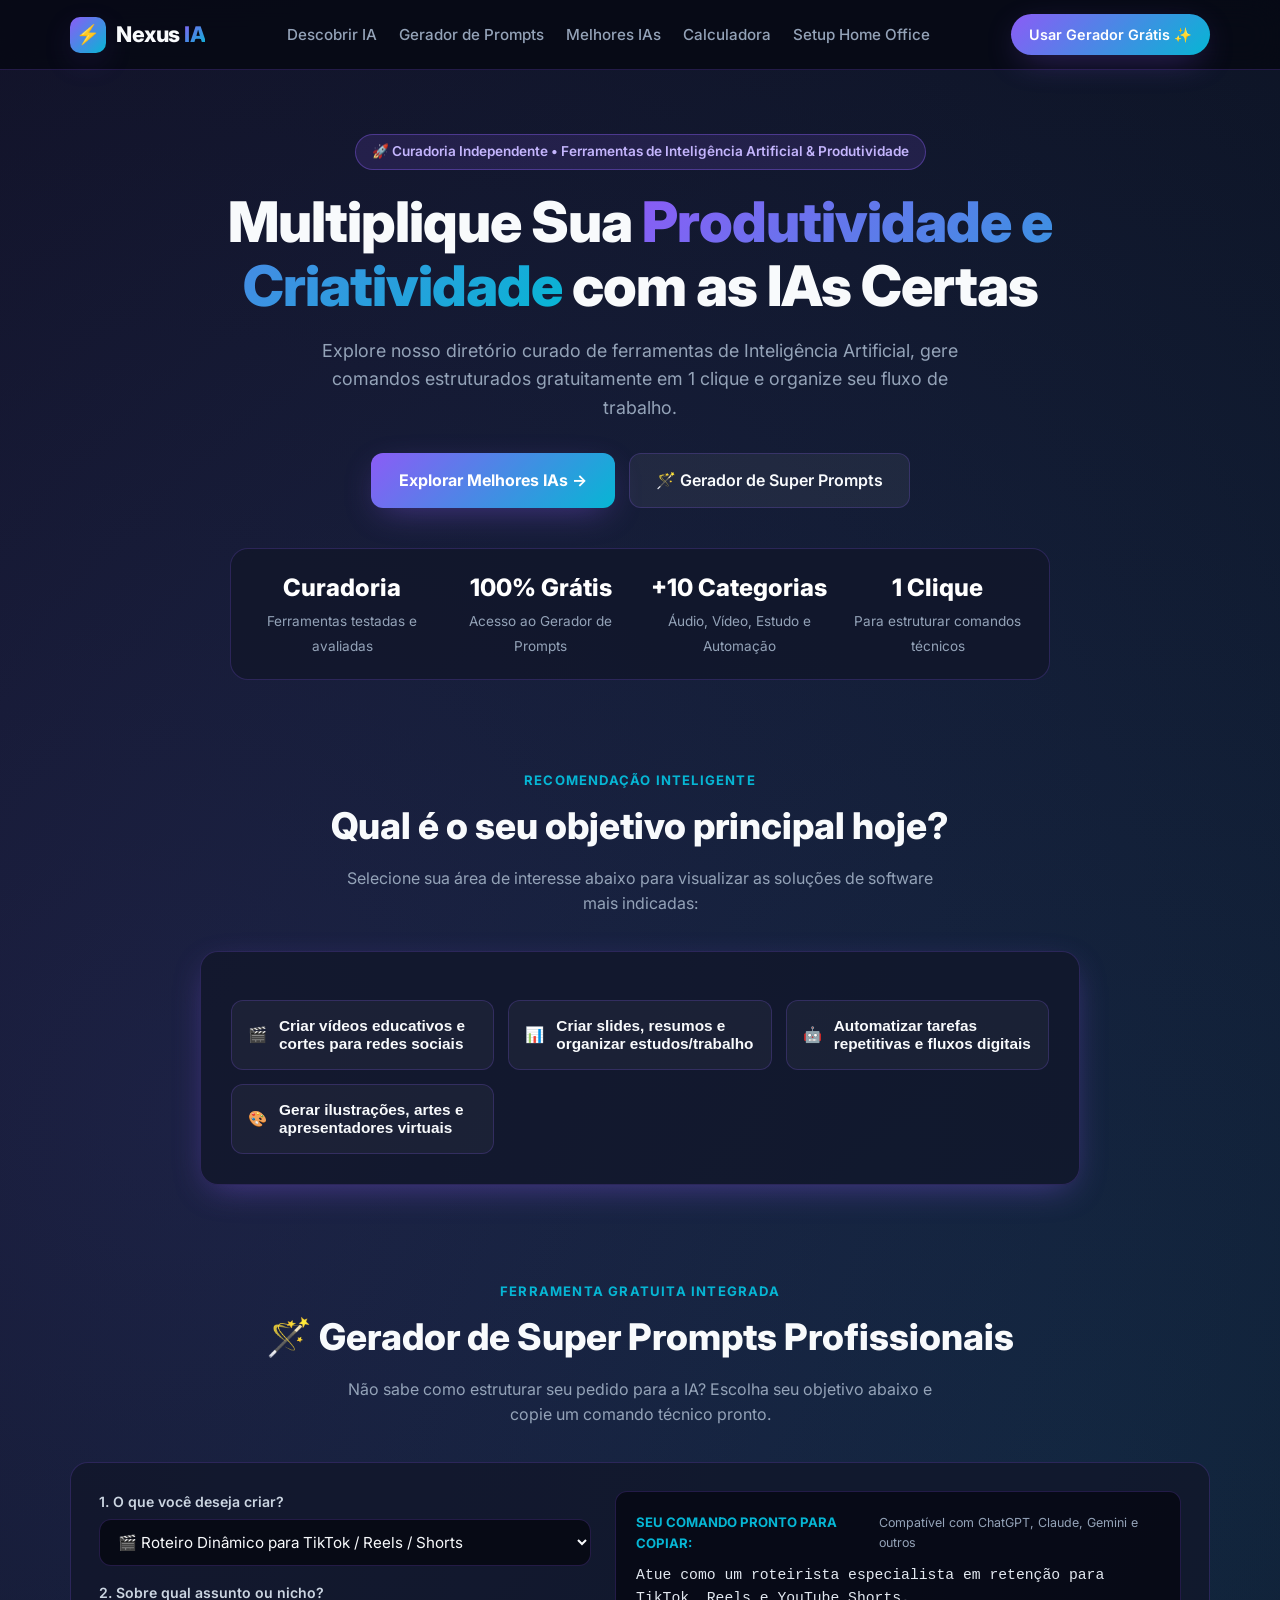
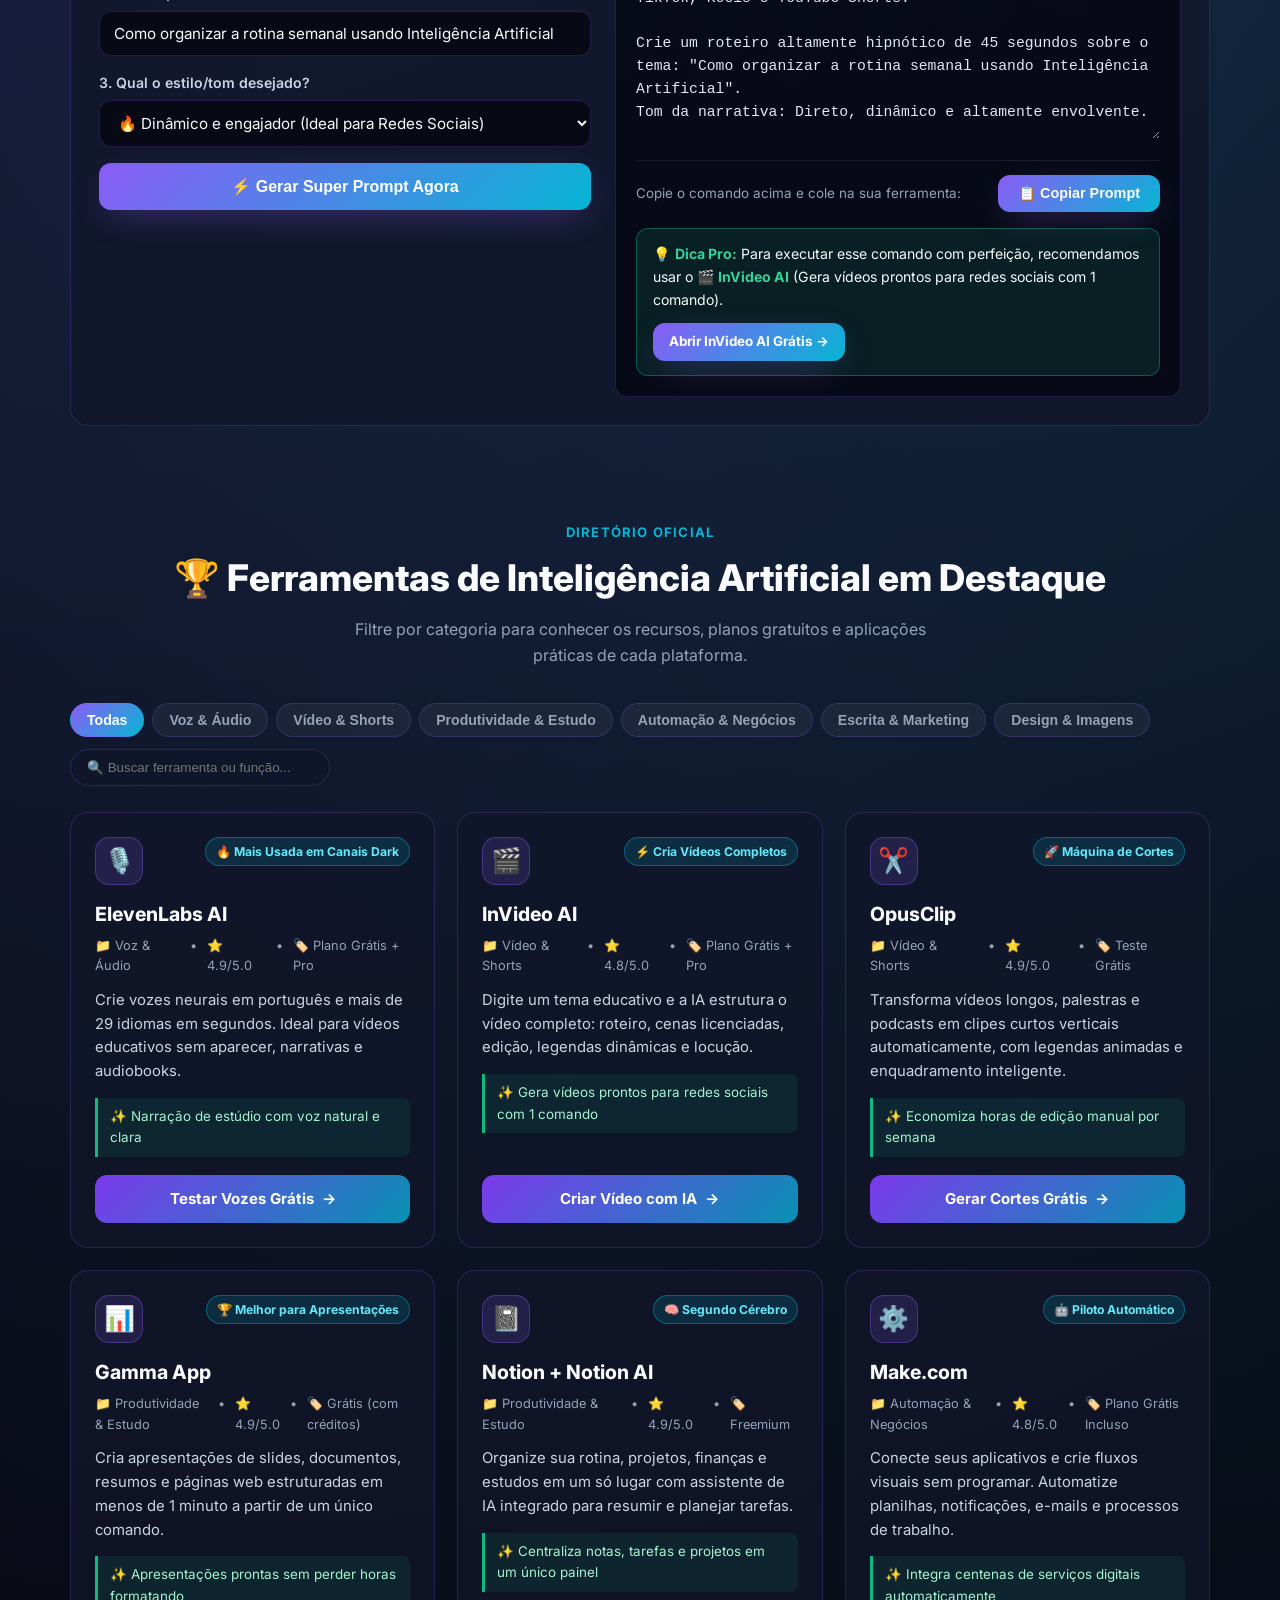
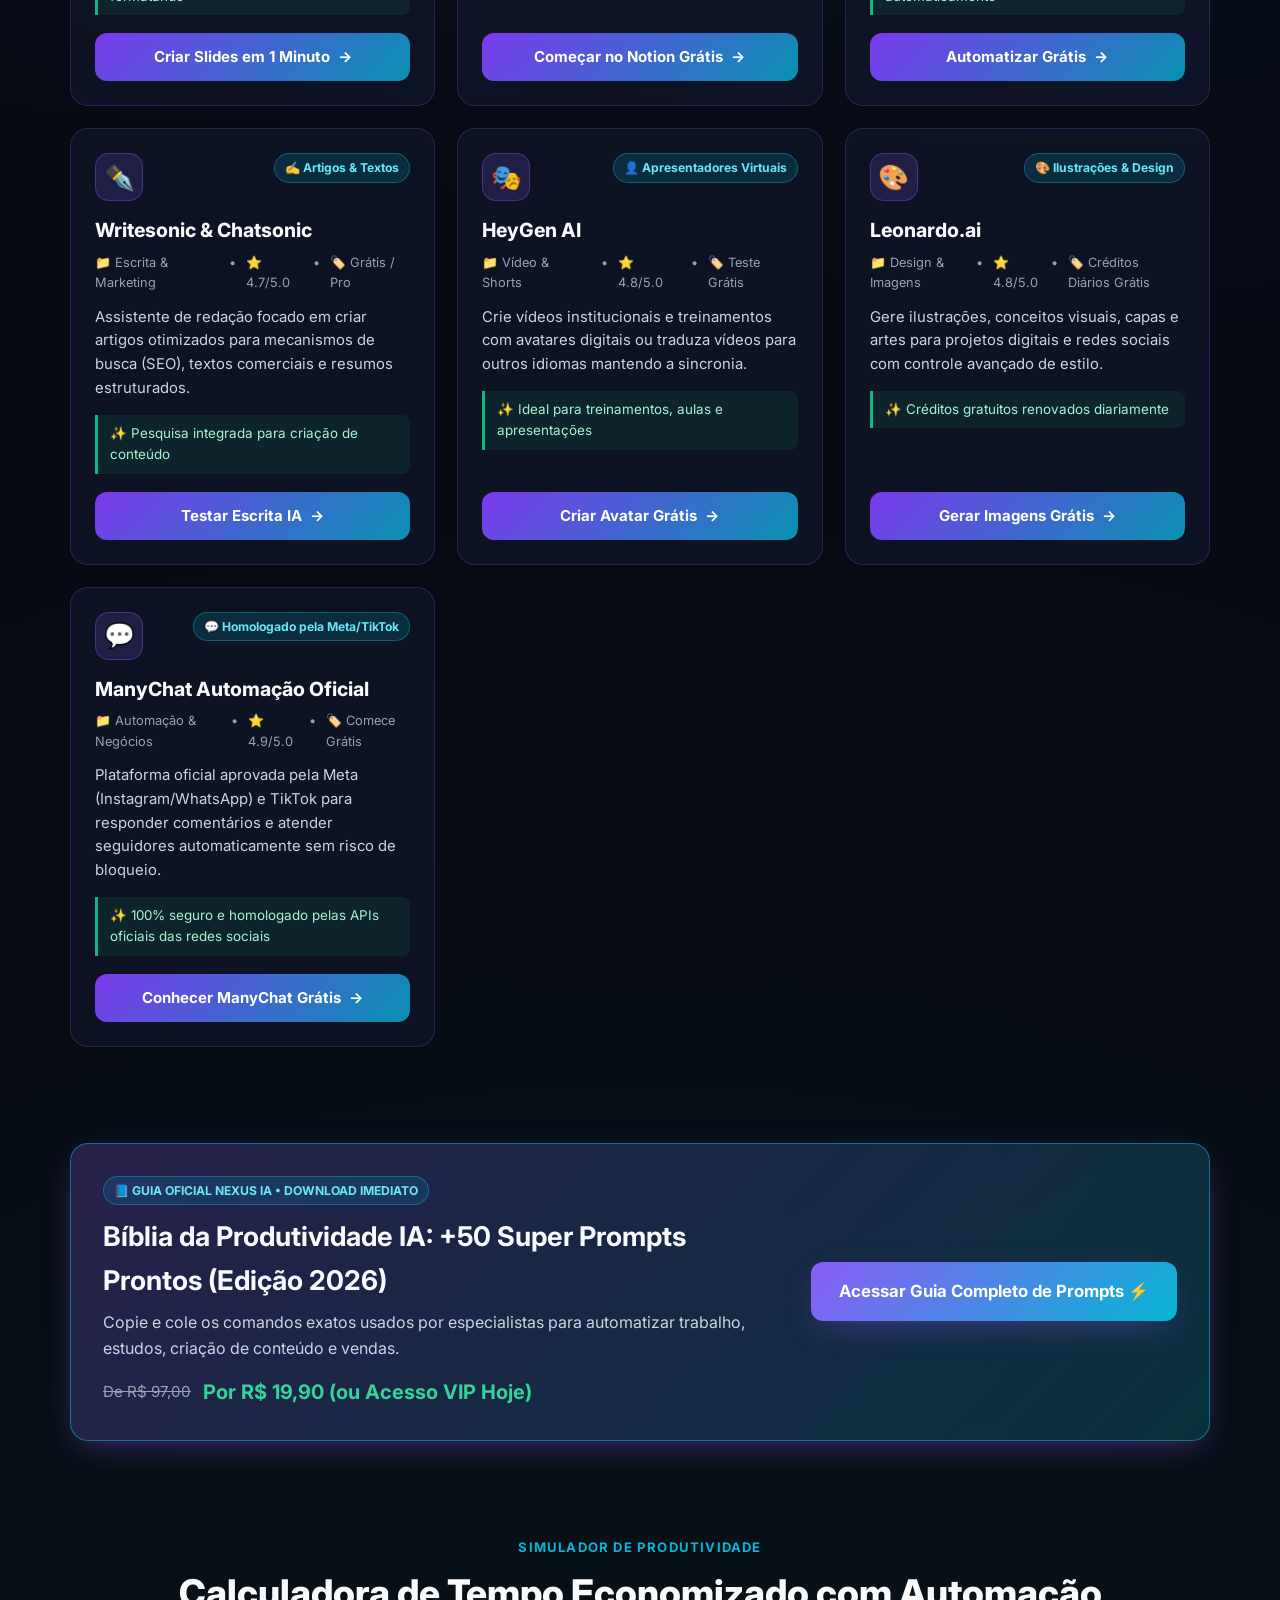
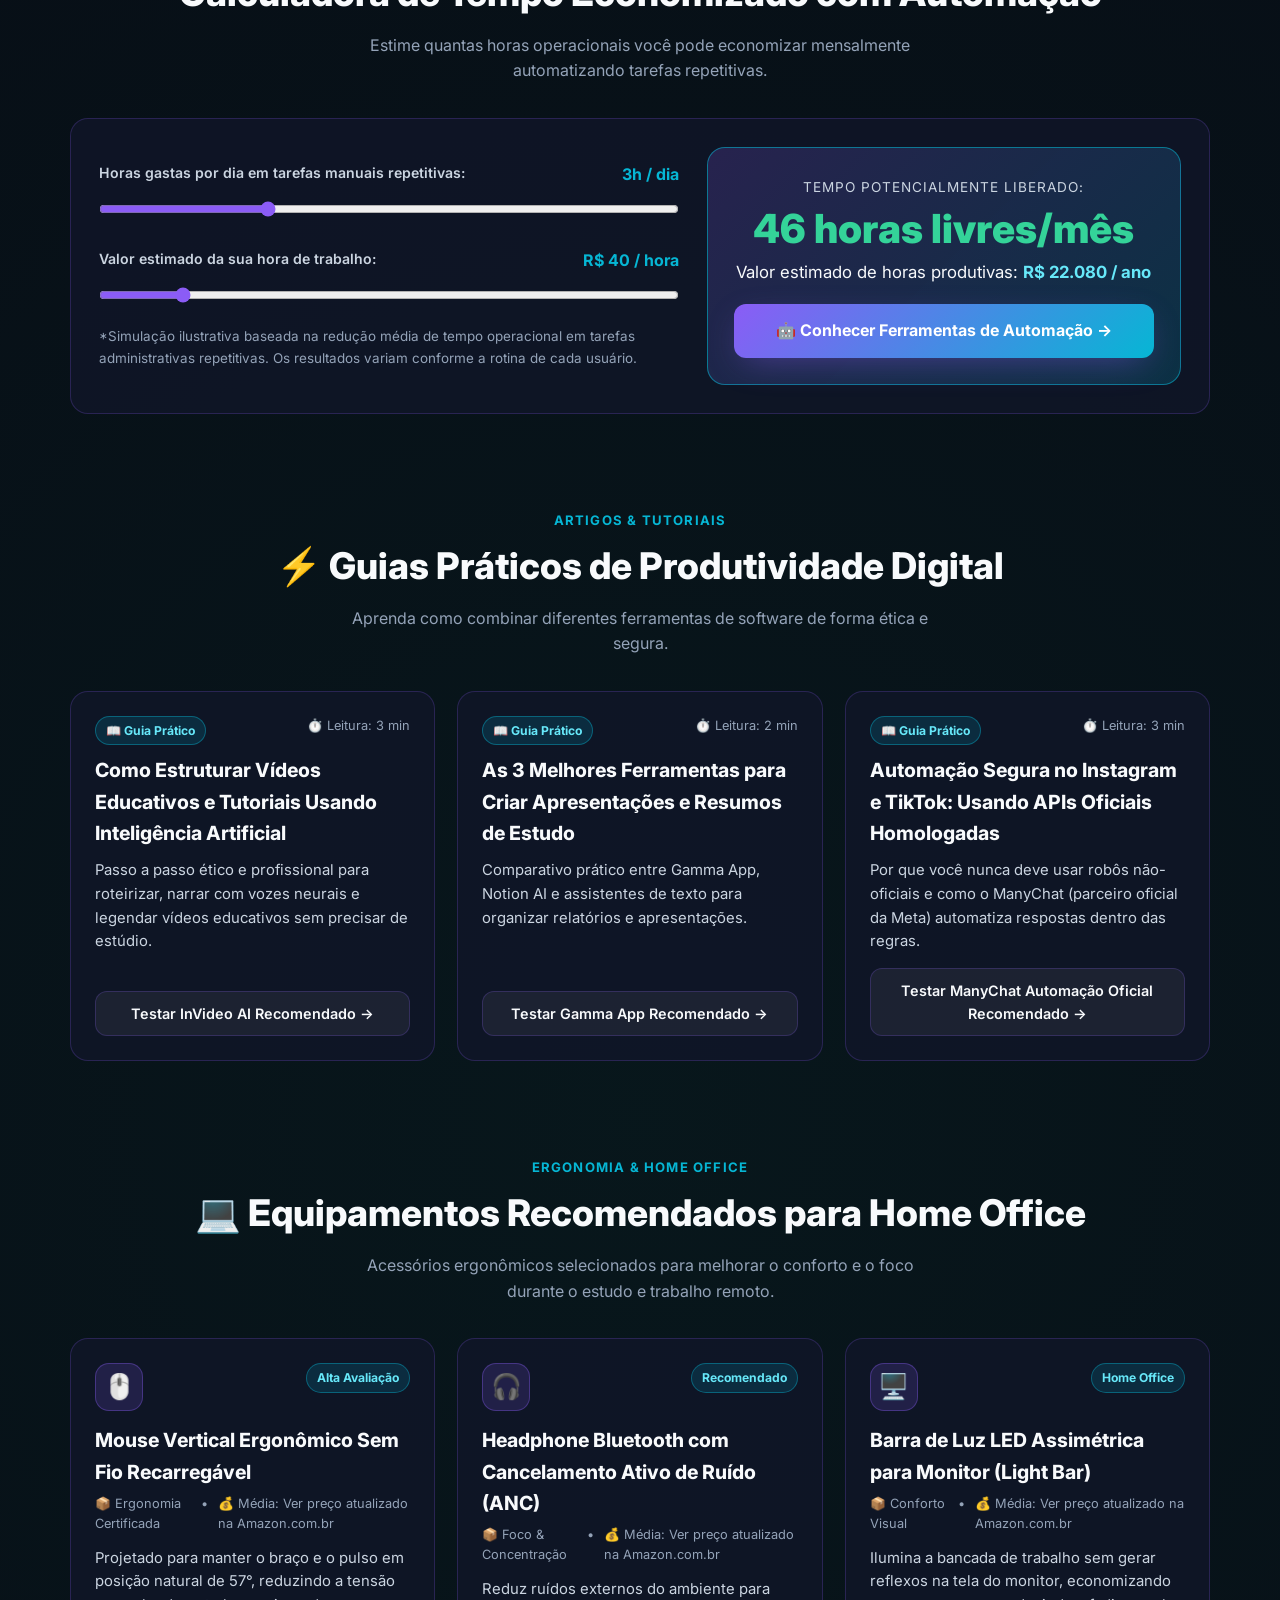
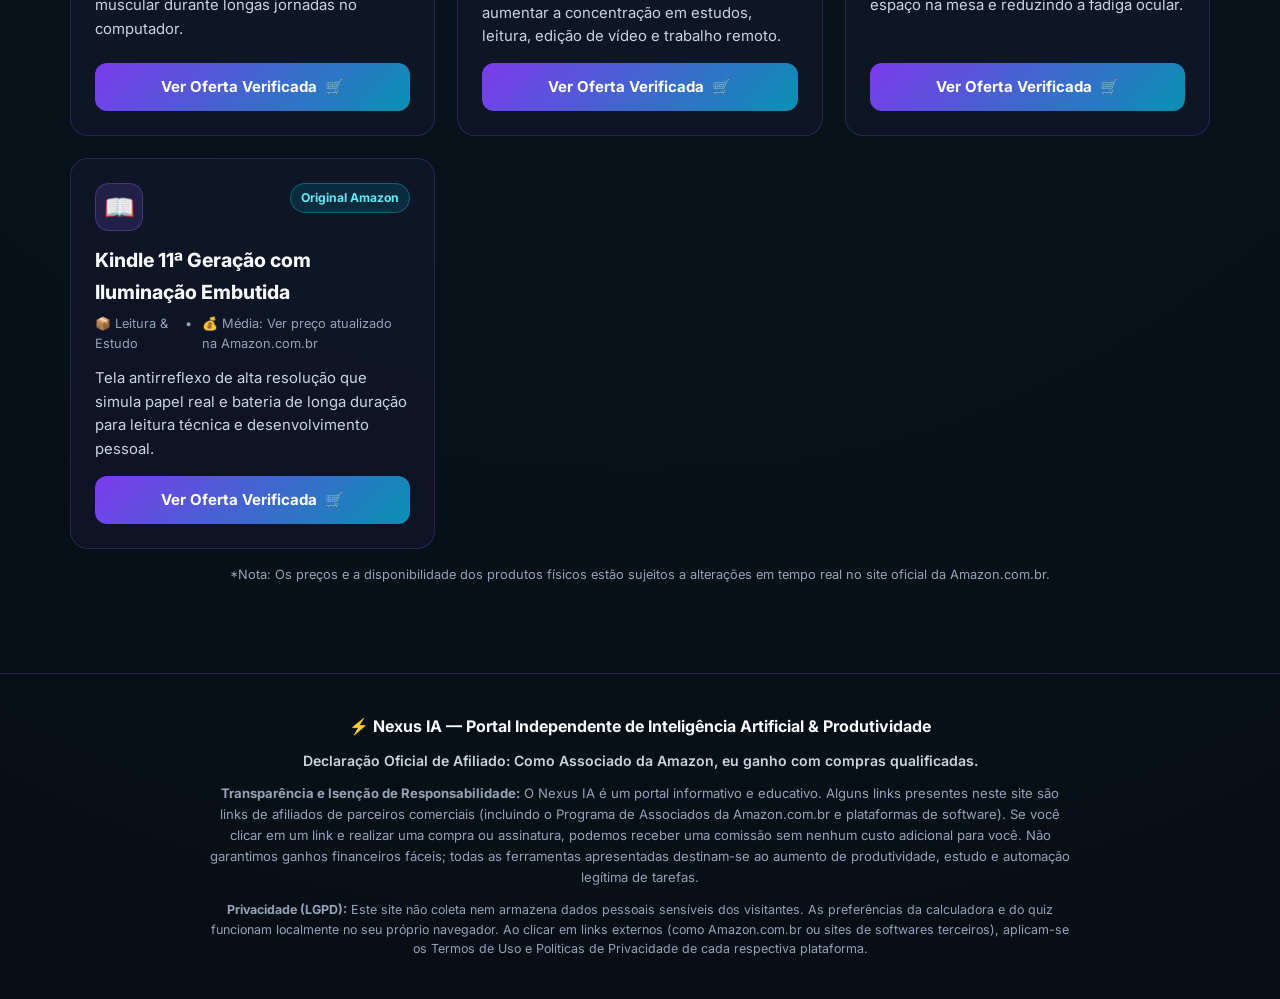
==== index.html @ 72ec4088 "Auditoria completa de conformidade legal Amazon Associados, CONAR e LGPD" ====
<!DOCTYPE html>
<html lang="pt-BR">
<head>
  <meta charset="UTF-8" />
  <meta name="viewport" content="width=device-width, initial-scale=1.0" />
  <title>Nexus IA — Central de Ferramentas de Inteligência Artificial & Produtividade</title>
  <meta name="description" content="Descubra as melhores ferramentas de Inteligência Artificial, gere Super Prompts profissionais gratuitamente e otimize sua rotina de estudos e trabalho." />
  <link rel="preconnect" href="https://fonts.googleapis.com">
  <link rel="preconnect" href="https://fonts.gstatic.com" crossorigin>
  <link href="https://fonts.googleapis.com/css2?family=Inter:wght@400;500;600;700;800&display=swap" rel="stylesheet">
  <link rel="stylesheet" href="styles.css" />
</head>
<body>

  <!-- Barra de Navegação -->
  <header class="navbar">
    <div class="container nav-inner">
      <a href="#" class="brand">
        <span class="brand-icon">⚡</span>
        <span>Nexus <span class="gradient-text">IA</span></span>
      </a>
      <ul class="nav-links">
        <li><a href="#quiz">Descobrir IA</a></li>
        <li><a href="#gerador-prompts">Gerador de Prompts</a></li>
        <li><a href="#diretorio">Melhores IAs</a></li>
        <li><a href="#calculadora">Calculadora</a></li>
        <li><a href="#setup">Setup Home Office</a></li>
      </ul>
      <a href="#gerador-prompts" class="btn-nav">Usar Gerador Grátis ✨</a>
    </div>
  </header>

  <!-- Hero Section -->
  <section class="hero">
    <div class="container">
      <div class="hero-badge">
        <span>🚀 Curadoria Independente • Ferramentas de Inteligência Artificial & Produtividade</span>
      </div>
      <h1>
        Multiplique Sua <span class="gradient-text">Produtividade e Criatividade</span> com as IAs Certas
      </h1>
      <p>
        Explore nosso diretório curado de ferramentas de Inteligência Artificial, gere comandos estruturados gratuitamente em 1 clique e organize seu fluxo de trabalho.
      </p>
      <div class="hero-actions">
        <a href="#diretorio" class="btn-primary">Explorar Melhores IAs →</a>
        <a href="#gerador-prompts" class="btn-secondary">🪄 Gerador de Super Prompts</a>
      </div>

      <div class="stats-bar">
        <div class="stat-item">
          <strong>Curadoria</strong>
          <span>Ferramentas testadas e avaliadas</span>
        </div>
        <div class="stat-item">
          <strong>100% Grátis</strong>
          <span>Acesso ao Gerador de Prompts</span>
        </div>
        <div class="stat-item">
          <strong>+10 Categorias</strong>
          <span>Áudio, Vídeo, Estudo e Automação</span>
        </div>
        <div class="stat-item">
          <strong>1 Clique</strong>
          <span>Para estruturar comandos técnicos</span>
        </div>
      </div>
    </div>
  </section>

  <!-- Quiz Interativo: Recomendador de IA -->
  <section id="quiz">
    <div class="container">
      <div class="section-header">
        <span class="section-tag">RECOMENDAÇÃO INTELIGENTE</span>
        <h2>Qual é o seu objetivo principal hoje?</h2>
        <p>Selecione sua área de interesse abaixo para visualizar as soluções de software mais indicadas:</p>
      </div>

      <div class="quiz-box">
        <div class="quiz-options">
          <button class="quiz-option-btn" data-goal="videos">
            <span>🎬</span>
            <span>Criar vídeos educativos e cortes para redes sociais</span>
          </button>
          <button class="quiz-option-btn" data-goal="estudo">
            <span>📊</span>
            <span>Criar slides, resumos e organizar estudos/trabalho</span>
          </button>
          <button class="quiz-option-btn" data-goal="automacao">
            <span>🤖</span>
            <span>Automatizar tarefas repetitivas e fluxos digitais</span>
          </button>
          <button class="quiz-option-btn" data-goal="design">
            <span>🎨</span>
            <span>Gerar ilustrações, artes e apresentadores virtuais</span>
          </button>
        </div>

        <div id="quiz-result" class="quiz-result"></div>
      </div>
    </div>
  </section>

  <!-- Micro-Ferramenta Gratuita: Gerador de Super Prompts -->
  <section id="gerador-prompts">
    <div class="container">
      <div class="section-header">
        <span class="section-tag">FERRAMENTA GRATUITA INTEGRADA</span>
        <h2>🪄 Gerador de Super Prompts Profissionais</h2>
        <p>Não sabe como estruturar seu pedido para a IA? Escolha seu objetivo abaixo e copie um comando técnico pronto.</p>
      </div>

      <div class="tool-grid">
        <div>
          <div class="form-group">
            <label for="prompt-goal">1. O que você deseja criar?</label>
            <select id="prompt-goal" class="form-control">
              <option value="roteiro_viral">🎬 Roteiro Dinâmico para TikTok / Reels / Shorts</option>
              <option value="apresentacao_slides">📊 Estrutura de Apresentação de Slides</option>
              <option value="artigo_seo">✍️ Artigo de Blog ou Texto Informativo (SEO)</option>
              <option value="automacao_produtividade">🧠 Plano de Produtividade e Organização Semanal</option>
              <option value="imagem_cinematografica">🎨 Prompt Técnico de Ilustração Digital</option>
            </select>
          </div>

          <div class="form-group">
            <label for="prompt-topic">2. Sobre qual assunto ou nicho?</label>
            <input
              type="text"
              id="prompt-topic"
              class="form-control"
              placeholder="Ex: Educação financeira, Inteligência Artificial, Gestão do tempo..."
              value="Como organizar a rotina semanal usando Inteligência Artificial"
            />
          </div>

          <div class="form-group">
            <label for="prompt-tone">3. Qual o estilo/tom desejado?</label>
            <select id="prompt-tone" class="form-control">
              <option value="Direto, dinâmico e altamente envolvente">🔥 Dinâmico e engajador (Ideal para Redes Sociais)</option>
              <option value="Profissional, executivo e baseado em dados">💼 Profissional, executivo e objetivo</option>
              <option value="Didático, simples e passo a passo para iniciantes">🎓 Didático e fácil de entender</option>
              <option value="Narrativo, cinematográfico e documental">🎭 Documental e narrativo</option>
            </select>
          </div>

          <button id="btn-generate-prompt" class="btn-primary" style="width: 100%; justify-content: center;">
            ⚡ Gerar Super Prompt Agora
          </button>
        </div>

        <div class="prompt-output-card">
          <div>
            <div style="display:flex; justify-content:space-between; align-items:center; margin-bottom:10px;">
              <span style="font-size:0.82rem; font-weight:700; color:var(--accent);">SEU COMANDO PRONTO PARA COPIAR:</span>
              <span style="font-size:0.78rem; color:var(--text-muted);">Compatível com ChatGPT, Claude, Gemini e outros</span>
            </div>
            <textarea id="prompt-output" class="prompt-textarea" readonly></textarea>
          </div>

          <div>
            <div class="prompt-actions">
              <span style="font-size: 0.84rem; color: var(--text-muted);">Copie o comando acima e cole na sua ferramenta:</span>
              <button id="btn-copy-prompt" class="btn-primary" style="padding: 10px 20px; font-size: 0.9rem;">
                📋 Copiar Prompt
              </button>
            </div>
            <div id="prompt-ai-rec" class="recommended-ai-banner"></div>
          </div>
        </div>
      </div>
    </div>
  </section>

  <!-- Diretório Curado de Ferramentas de IA -->
  <section id="diretorio">
    <div class="container">
      <div class="section-header">
        <span class="section-tag">DIRETÓRIO OFICIAL</span>
        <h2>🏆 Ferramentas de Inteligência Artificial em Destaque</h2>
        <p>Filtre por categoria para conhecer os recursos, planos gratuitos e aplicações práticas de cada plataforma.</p>
      </div>

      <div class="filter-bar">
        <div id="category-pills" class="category-pills"></div>
        <input
          type="search"
          id="tool-search"
          class="search-input"
          placeholder="🔍 Buscar ferramenta ou função..."
        />
      </div>

      <div id="tools-grid" class="cards-grid"></div>
    </div>
  </section>

  <!-- Banner do Produto Próprio (E-book Low Ticket / Guia Digital) -->
  <section id="ebook-oficial">
    <div class="container">
      <div id="own-product-banner"></div>
    </div>
  </section>

  <!-- Calculadora de Economia de Tempo e Produtividade -->
  <section id="calculadora">
    <div class="container">
      <div class="section-header">
        <span class="section-tag">SIMULADOR DE PRODUTIVIDADE</span>
        <h2>Calculadora de Tempo Economizado com Automação</h2>
        <p>Estime quantas horas operacionais você pode economizar mensalmente automatizando tarefas repetitivas.</p>
      </div>

      <div class="calc-box">
        <div>
          <div class="form-group" style="margin-bottom: 24px;">
            <div style="display:flex; justify-content:space-between; margin-bottom:8px;">
              <label for="calc-hours">Horas gastas por dia em tarefas manuais repetitivas:</label>
              <strong id="hours-val" style="color: var(--accent);">3h / dia</strong>
            </div>
            <input type="range" id="calc-hours" min="1" max="8" step="0.5" value="3" style="width:100%; accent-color: var(--primary);" />
          </div>

          <div class="form-group">
            <div style="display:flex; justify-content:space-between; margin-bottom:8px;">
              <label for="calc-rate">Valor estimado da sua hora de trabalho:</label>
              <strong id="rate-val" style="color: var(--accent);">R$ 40 / hora</strong>
            </div>
            <input type="range" id="calc-rate" min="15" max="200" step="5" value="40" style="width:100%; accent-color: var(--primary);" />
          </div>

          <p style="font-size: 0.84rem; color: var(--text-muted); margin-top: 14px;">
            *Simulação ilustrativa baseada na redução média de tempo operacional em tarefas administrativas repetitivas. Os resultados variam conforme a rotina de cada usuário.
          </p>
        </div>

        <div class="calc-result-panel">
          <span style="font-size: 0.85rem; text-transform: uppercase; letter-spacing: 1px; color: #cbd5e1;">Tempo potencialmente liberado:</span>
          <div id="saved-hours" class="calc-big-number">46 horas livres/mês</div>
          <p style="font-size: 1.05rem; margin-bottom: 18px; color: #f8fafc;">
            Valor estimado de horas produtivas: <strong id="saved-money" style="color: #67e8f9;">R$ 22.080 / ano</strong>
          </p>
          <a id="calc-cta-link" href="#" target="_blank" rel="noopener noreferrer" class="btn-primary" style="width:100%; justify-content:center;">
            🤖 Conhecer Ferramentas de Automação →
          </a>
        </div>
      </div>
    </div>
  </section>

  <!-- Guias Rápidos de SEO -->
  <section id="guias">
    <div class="container">
      <div class="section-header">
        <span class="section-tag">ARTIGOS & TUTORIAIS</span>
        <h2>⚡ Guias Práticos de Produtividade Digital</h2>
        <p>Aprenda como combinar diferentes ferramentas de software de forma ética e segura.</p>
      </div>
      <div id="seo-guides-grid" class="cards-grid"></div>
    </div>
  </section>

  <!-- Vitrine de Setup & Produtividade -->
  <section id="setup">
    <div class="container">
      <div class="section-header">
        <span class="section-tag">ERGONOMIA & HOME OFFICE</span>
        <h2>💻 Equipamentos Recomendados para Home Office</h2>
        <p>Acessórios ergonômicos selecionados para melhorar o conforto e o foco durante o estudo e trabalho remoto.</p>
      </div>

      <div id="setup-grid" class="cards-grid"></div>
      <p style="text-align:center; font-size:0.8rem; color:var(--text-muted); margin-top:16px;">
        *Nota: Os preços e a disponibilidade dos produtos físicos estão sujeitos a alterações em tempo real no site oficial da Amazon.com.br.
      </p>
    </div>
  </section>

  <!-- Toast de Notificação -->
  <div id="toast" class="toast">✅ Copiado com sucesso!</div>

  <!-- Rodapé 100% em Conformidade Legal (Amazon Associados + LGPD + CONAR) -->
  <footer>
    <div class="container" style="max-width: 900px;">
      <p style="margin-bottom: 10px; font-weight: 700; color: var(--text-main); font-size: 1rem;">
        ⚡ Nexus IA — Portal Independente de Inteligência Artificial & Produtividade
      </p>
      <p style="margin-bottom: 10px; color: #cbd5e1; font-weight: 600;">
        Declaração Oficial de Afiliado: Como Associado da Amazon, eu ganho com compras qualificadas.
      </p>
      <p style="margin-bottom: 12px; font-size: 0.82rem; color: var(--text-muted);">
        <strong>Transparência e Isenção de Responsabilidade:</strong> O Nexus IA é um portal informativo e educativo. Alguns links presentes neste site são links de afiliados de parceiros comerciais (incluindo o Programa de Associados da Amazon.com.br e plataformas de software). Se você clicar em um link e realizar uma compra ou assinatura, podemos receber uma comissão sem nenhum custo adicional para você. Não garantimos ganhos financeiros fáceis; todas as ferramentas apresentadas destinam-se ao aumento de produtividade, estudo e automação legítima de tarefas.
      </p>
      <p style="font-size: 0.78rem; color: var(--text-muted);">
        <strong>Privacidade (LGPD):</strong> Este site não coleta nem armazena dados pessoais sensíveis dos visitantes. As preferências da calculadora e do quiz funcionam localmente no seu próprio navegador. Ao clicar em links externos (como Amazon.com.br ou sites de softwares terceiros), aplicam-se os Termos de Uso e Políticas de Privacidade de cada respectiva plataforma.
      </p>
    </div>
  </footer>

  <script src="config-afiliados.js"></script>
  <script src="app.js"></script>
</body>
</html>
---- styles.css ----
:root {
  --bg-main: #070913;
  --bg-card: rgba(17, 22, 41, 0.78);
  --bg-card-hover: rgba(25, 33, 62, 0.92);
  --border-subtle: rgba(139, 92, 246, 0.22);
  --border-glow: rgba(6, 182, 212, 0.55);
  --primary: #8b5cf6;
  --primary-hover: #7c3aed;
  --accent: #06b6d4;
  --accent-green: #10b981;
  --text-main: #f8fafc;
  --text-muted: #94a3b8;
  --gradient-brand: linear-gradient(135deg, #8b5cf6 0%, #06b6d4 100%);
  --gradient-cta: linear-gradient(135deg, #7c3aed 0%, #0891b2 100%);
  --shadow-glow: 0 10px 35px -10px rgba(139, 92, 246, 0.45);
  --radius-lg: 18px;
  --radius-md: 12px;
}

* {
  box-sizing: border-box;
  margin: 0;
  padding: 0;
}

html {
  scroll-behavior: smooth;
}

body {
  font-family: 'Inter', -apple-system, BlinkMacSystemFont, "Segoe UI", Roboto, sans-serif;
  background-color: var(--bg-main);
  background-image:
    radial-gradient(circle at 15% 15%, rgba(139, 92, 246, 0.16), transparent 35%),
    radial-gradient(circle at 85% 20%, rgba(6, 182, 212, 0.14), transparent 35%),
    radial-gradient(circle at 50% 80%, rgba(16, 185, 129, 0.08), transparent 40%);
  color: var(--text-main);
  line-height: 1.6;
  min-height: 100vh;
}

.container {
  max-width: 1180px;
  margin: 0 auto;
  padding: 0 20px;
}

/* Navbar */
.navbar {
  position: sticky;
  top: 0;
  z-index: 100;
  backdrop-filter: blur(16px);
  background: rgba(7, 9, 19, 0.85);
  border-bottom: 1px solid var(--border-subtle);
  padding: 14px 0;
}

.nav-inner {
  display: flex;
  align-items: center;
  justify-content: space-between;
  gap: 16px;
}

.brand {
  display: flex;
  align-items: center;
  gap: 10px;
  font-weight: 800;
  font-size: 1.35rem;
  text-decoration: none;
  color: var(--text-main);
  letter-spacing: -0.5px;
}

.brand-icon {
  width: 36px;
  height: 36px;
  border-radius: 10px;
  background: var(--gradient-brand);
  display: flex;
  align-items: center;
  justify-content: center;
  font-size: 1.2rem;
  box-shadow: var(--shadow-glow);
}

.nav-links {
  display: flex;
  gap: 22px;
  list-style: none;
}

.nav-links a {
  color: var(--text-muted);
  text-decoration: none;
  font-size: 0.95rem;
  font-weight: 500;
  transition: color 0.2s;
}

.nav-links a:hover {
  color: var(--text-main);
}

.btn-nav {
  background: var(--gradient-brand);
  color: #fff;
  padding: 9px 18px;
  border-radius: 999px;
  text-decoration: none;
  font-weight: 600;
  font-size: 0.9rem;
  box-shadow: var(--shadow-glow);
  transition: transform 0.2s, opacity 0.2s;
}

.btn-nav:hover {
  transform: translateY(-2px);
  opacity: 0.95;
}

/* Hero Section */
.hero {
  padding: 64px 0 42px;
  text-align: center;
}

.hero-badge {
  display: inline-flex;
  align-items: center;
  gap: 8px;
  background: rgba(139, 92, 246, 0.14);
  border: 1px solid rgba(139, 92, 246, 0.4);
  color: #c4b5fd;
  padding: 6px 16px;
  border-radius: 999px;
  font-size: 0.85rem;
  font-weight: 600;
  margin-bottom: 20px;
}

.hero h1 {
  font-size: clamp(2.1rem, 5vw, 3.5rem);
  font-weight: 850;
  line-height: 1.15;
  letter-spacing: -1px;
  max-width: 850px;
  margin: 0 auto 18px;
}

.gradient-text {
  background: var(--gradient-brand);
  -webkit-background-clip: text;
  -webkit-text-fill-color: transparent;
}

.hero p {
  color: var(--text-muted);
  font-size: 1.12rem;
  max-width: 650px;
  margin: 0 auto 30px;
}

.hero-actions {
  display: flex;
  flex-wrap: wrap;
  justify-content: center;
  gap: 14px;
  margin-bottom: 40px;
}

.btn-primary {
  background: var(--gradient-brand);
  color: #fff;
  border: none;
  padding: 14px 28px;
  border-radius: var(--radius-md);
  font-weight: 700;
  font-size: 1rem;
  cursor: pointer;
  text-decoration: none;
  display: inline-flex;
  align-items: center;
  gap: 8px;
  box-shadow: var(--shadow-glow);
  transition: transform 0.2s, box-shadow 0.2s;
}

.btn-primary:hover {
  transform: translateY(-2px);
  box-shadow: 0 14px 40px -8px rgba(6, 182, 212, 0.55);
}

.btn-secondary {
  background: rgba(255, 255, 255, 0.06);
  color: var(--text-main);
  border: 1px solid var(--border-subtle);
  padding: 14px 26px;
  border-radius: var(--radius-md);
  font-weight: 600;
  font-size: 1rem;
  cursor: pointer;
  text-decoration: none;
  transition: background 0.2s, border-color 0.2s;
}

.btn-secondary:hover {
  background: rgba(255, 255, 255, 0.12);
  border-color: var(--accent);
}

.stats-bar {
  display: grid;
  grid-template-columns: repeat(auto-fit, minmax(170px, 1fr));
  gap: 16px;
  max-width: 820px;
  margin: 0 auto;
  background: var(--bg-card);
  border: 1px solid var(--border-subtle);
  border-radius: var(--radius-lg);
  padding: 20px;
}

.stat-item strong {
  display: block;
  font-size: 1.5rem;
  font-weight: 800;
  color: #fff;
}

.stat-item span {
  font-size: 0.85rem;
  color: var(--text-muted);
}

/* Section Titles */
section {
  padding: 48px 0;
}

.section-header {
  text-align: center;
  margin-bottom: 34px;
}

.section-tag {
  color: var(--accent);
  font-size: 0.82rem;
  font-weight: 700;
  text-transform: uppercase;
  letter-spacing: 1.2px;
  display: block;
  margin-bottom: 6px;
}

.section-header h2 {
  font-size: clamp(1.65rem, 3.2vw, 2.3rem);
  font-weight: 800;
  margin-bottom: 10px;
}

.section-header p {
  color: var(--text-muted);
  max-width: 600px;
  margin: 0 auto;
}

/* Interactive Tool 1: AI Quiz Matchmaker */
.quiz-box {
  background: var(--bg-card);
  border: 1px solid var(--border-subtle);
  border-radius: var(--radius-lg);
  padding: 30px;
  max-width: 880px;
  margin: 0 auto;
  box-shadow: var(--shadow-glow);
}

.quiz-options {
  display: grid;
  grid-template-columns: repeat(auto-fit, minmax(220px, 1fr));
  gap: 14px;
  margin-top: 18px;
}

.quiz-option-btn {
  background: rgba(255, 255, 255, 0.04);
  border: 1px solid var(--border-subtle);
  color: var(--text-main);
  padding: 16px;
  border-radius: var(--radius-md);
  text-align: left;
  cursor: pointer;
  font-size: 0.96rem;
  font-weight: 600;
  transition: all 0.2s;
  display: flex;
  align-items: center;
  gap: 12px;
}

.quiz-option-btn:hover,
.quiz-option-btn.active {
  background: rgba(139, 92, 246, 0.18);
  border-color: var(--accent);
  transform: translateY(-2px);
}

.quiz-result {
  margin-top: 24px;
  padding: 22px;
  border-radius: var(--radius-md);
  background: linear-gradient(135deg, rgba(139, 92, 246, 0.16), rgba(6, 182, 212, 0.14));
  border: 1px solid var(--border-glow);
  display: none;
}

.quiz-result.visible {
  display: block;
  animation: fadeIn 0.3s ease;
}

/* Interactive Tool 2: Super Prompt Generator */
.tool-grid {
  display: grid;
  grid-template-columns: 1fr 1.15fr;
  gap: 24px;
  background: var(--bg-card);
  border: 1px solid var(--border-subtle);
  border-radius: var(--radius-lg);
  padding: 28px;
}

@media (max-width: 860px) {
  .tool-grid {
    grid-template-columns: 1fr;
  }
  .nav-links {
    display: none;
  }
}

.form-group {
  margin-bottom: 16px;
}

.form-group label {
  display: block;
  font-size: 0.88rem;
  font-weight: 600;
  margin-bottom: 6px;
  color: #cbd5e1;
}

.form-control {
  width: 100%;
  padding: 12px 14px;
  border-radius: var(--radius-md);
  border: 1px solid var(--border-subtle);
  background: rgba(7, 9, 19, 0.9);
  color: var(--text-main);
  font-size: 0.95rem;
  font-family: inherit;
}

.form-control:focus {
  outline: none;
  border-color: var(--accent);
}

.prompt-output-card {
  background: rgba(7, 9, 19, 0.85);
  border: 1px solid var(--border-subtle);
  border-radius: var(--radius-md);
  padding: 20px;
  display: flex;
  flex-direction: column;
  justify-content: space-between;
}

.prompt-textarea {
  width: 100%;
  min-height: 175px;
  background: transparent;
  border: none;
  color: #e2e8f0;
  font-family: 'Consolas', 'Monaco', monospace;
  font-size: 0.92rem;
  line-height: 1.55;
  resize: vertical;
}

.prompt-textarea:focus {
  outline: none;
}

.prompt-actions {
  display: flex;
  align-items: center;
  justify-content: space-between;
  gap: 12px;
  margin-top: 14px;
  padding-top: 14px;
  border-top: 1px solid rgba(255, 255, 255, 0.08);
}

.recommended-ai-banner {
  margin-top: 16px;
  padding: 14px 16px;
  border-radius: var(--radius-md);
  background: rgba(16, 185, 129, 0.12);
  border: 1px solid rgba(16, 185, 129, 0.4);
  display: flex;
  align-items: center;
  justify-content: space-between;
  gap: 12px;
  flex-wrap: wrap;
}

.recommended-ai-banner strong {
  color: #34d399;
}

/* Directory Filter & Cards */
.filter-bar {
  display: flex;
  flex-wrap: wrap;
  gap: 12px;
  justify-content: space-between;
  align-items: center;
  margin-bottom: 26px;
}

.category-pills {
  display: flex;
  flex-wrap: wrap;
  gap: 8px;
}

.pill-btn {
  background: rgba(255, 255, 255, 0.05);
  border: 1px solid var(--border-subtle);
  color: var(--text-muted);
  padding: 8px 16px;
  border-radius: 999px;
  font-size: 0.88rem;
  font-weight: 600;
  cursor: pointer;
  transition: all 0.2s;
}

.pill-btn.active,
.pill-btn:hover {
  background: var(--gradient-brand);
  color: #fff;
  border-color: transparent;
}

.search-input {
  min-width: 260px;
  padding: 10px 16px;
  border-radius: 999px;
  border: 1px solid var(--border-subtle);
  background: var(--bg-card);
  color: var(--text-main);
}

.cards-grid {
  display: grid;
  grid-template-columns: repeat(auto-fill, minmax(320px, 1fr));
  gap: 22px;
}

.tool-card {
  background: var(--bg-card);
  border: 1px solid var(--border-subtle);
  border-radius: var(--radius-lg);
  padding: 24px;
  display: flex;
  flex-direction: column;
  justify-content: space-between;
  transition: transform 0.22s, border-color 0.22s, background 0.22s;
  position: relative;
  overflow: hidden;
}

.tool-card:hover {
  transform: translateY(-5px);
  border-color: var(--border-glow);
  background: var(--bg-card-hover);
}

.card-top {
  display: flex;
  align-items: flex-start;
  justify-content: space-between;
  gap: 12px;
  margin-bottom: 14px;
}

.tool-icon {
  width: 48px;
  height: 48px;
  border-radius: 14px;
  background: rgba(139, 92, 246, 0.16);
  border: 1px solid rgba(139, 92, 246, 0.35);
  display: flex;
  align-items: center;
  justify-content: center;
  font-size: 1.55rem;
}

.badge-featured {
  background: rgba(6, 182, 212, 0.15);
  border: 1px solid rgba(6, 182, 212, 0.4);
  color: #67e8f9;
  font-size: 0.76rem;
  font-weight: 700;
  padding: 4px 10px;
  border-radius: 999px;
}

.tool-card h3 {
  font-size: 1.22rem;
  font-weight: 750;
  margin-bottom: 6px;
}

.tool-meta {
  display: flex;
  gap: 10px;
  font-size: 0.8rem;
  color: var(--text-muted);
  margin-bottom: 12px;
}

.tool-desc {
  color: #cbd5e1;
  font-size: 0.93rem;
  margin-bottom: 14px;
}

.tool-benefit {
  background: rgba(16, 185, 129, 0.1);
  border-left: 3px solid var(--accent-green);
  padding: 8px 12px;
  font-size: 0.84rem;
  color: #a7f3d0;
  border-radius: 0 8px 8px 0;
  margin-bottom: 18px;
}

.btn-affiliate {
  width: 100%;
  text-align: center;
  background: var(--gradient-cta);
  color: #fff;
  text-decoration: none;
  padding: 12px 18px;
  border-radius: var(--radius-md);
  font-weight: 700;
  font-size: 0.94rem;
  display: inline-flex;
  align-items: center;
  justify-content: center;
  gap: 8px;
  transition: opacity 0.2s, transform 0.2s;
}

.btn-affiliate:hover {
  opacity: 0.93;
  transform: scale(1.01);
}

/* ROI Calculator */
.calc-box {
  background: var(--bg-card);
  border: 1px solid var(--border-subtle);
  border-radius: var(--radius-lg);
  padding: 28px;
  display: grid;
  grid-template-columns: 1.1fr 0.9fr;
  gap: 28px;
  align-items: center;
}

@media (max-width: 780px) {
  .calc-box {
    grid-template-columns: 1fr;
  }
}

.calc-result-panel {
  background: linear-gradient(135deg, rgba(139, 92, 246, 0.2), rgba(6, 182, 212, 0.18));
  border: 1px solid var(--border-glow);
  border-radius: var(--radius-lg);
  padding: 26px;
  text-align: center;
}

.calc-big-number {
  font-size: 2.5rem;
  font-weight: 850;
  color: #34d399;
  line-height: 1.1;
  margin: 8px 0;
}

/* Toast Notification */
.toast {
  position: fixed;
  bottom: 24px;
  right: 24px;
  background: #10b981;
  color: #052e16;
  font-weight: 700;
  padding: 12px 20px;
  border-radius: var(--radius-md);
  box-shadow: 0 10px 25px rgba(0, 0, 0, 0.4);
  transform: translateY(100px);
  opacity: 0;
  transition: all 0.3s ease;
  z-index: 999;
}

.toast.show {
  transform: translateY(0);
  opacity: 1;
}

/* Footer */
footer {
  border-top: 1px solid var(--border-subtle);
  padding: 40px 0;
  margin-top: 40px;
  text-align: center;
  color: var(--text-muted);
  font-size: 0.88rem;
}

@keyframes fadeIn {
  from { opacity: 0; transform: translateY(6px); }
  to { opacity: 1; transform: translateY(0); }
}
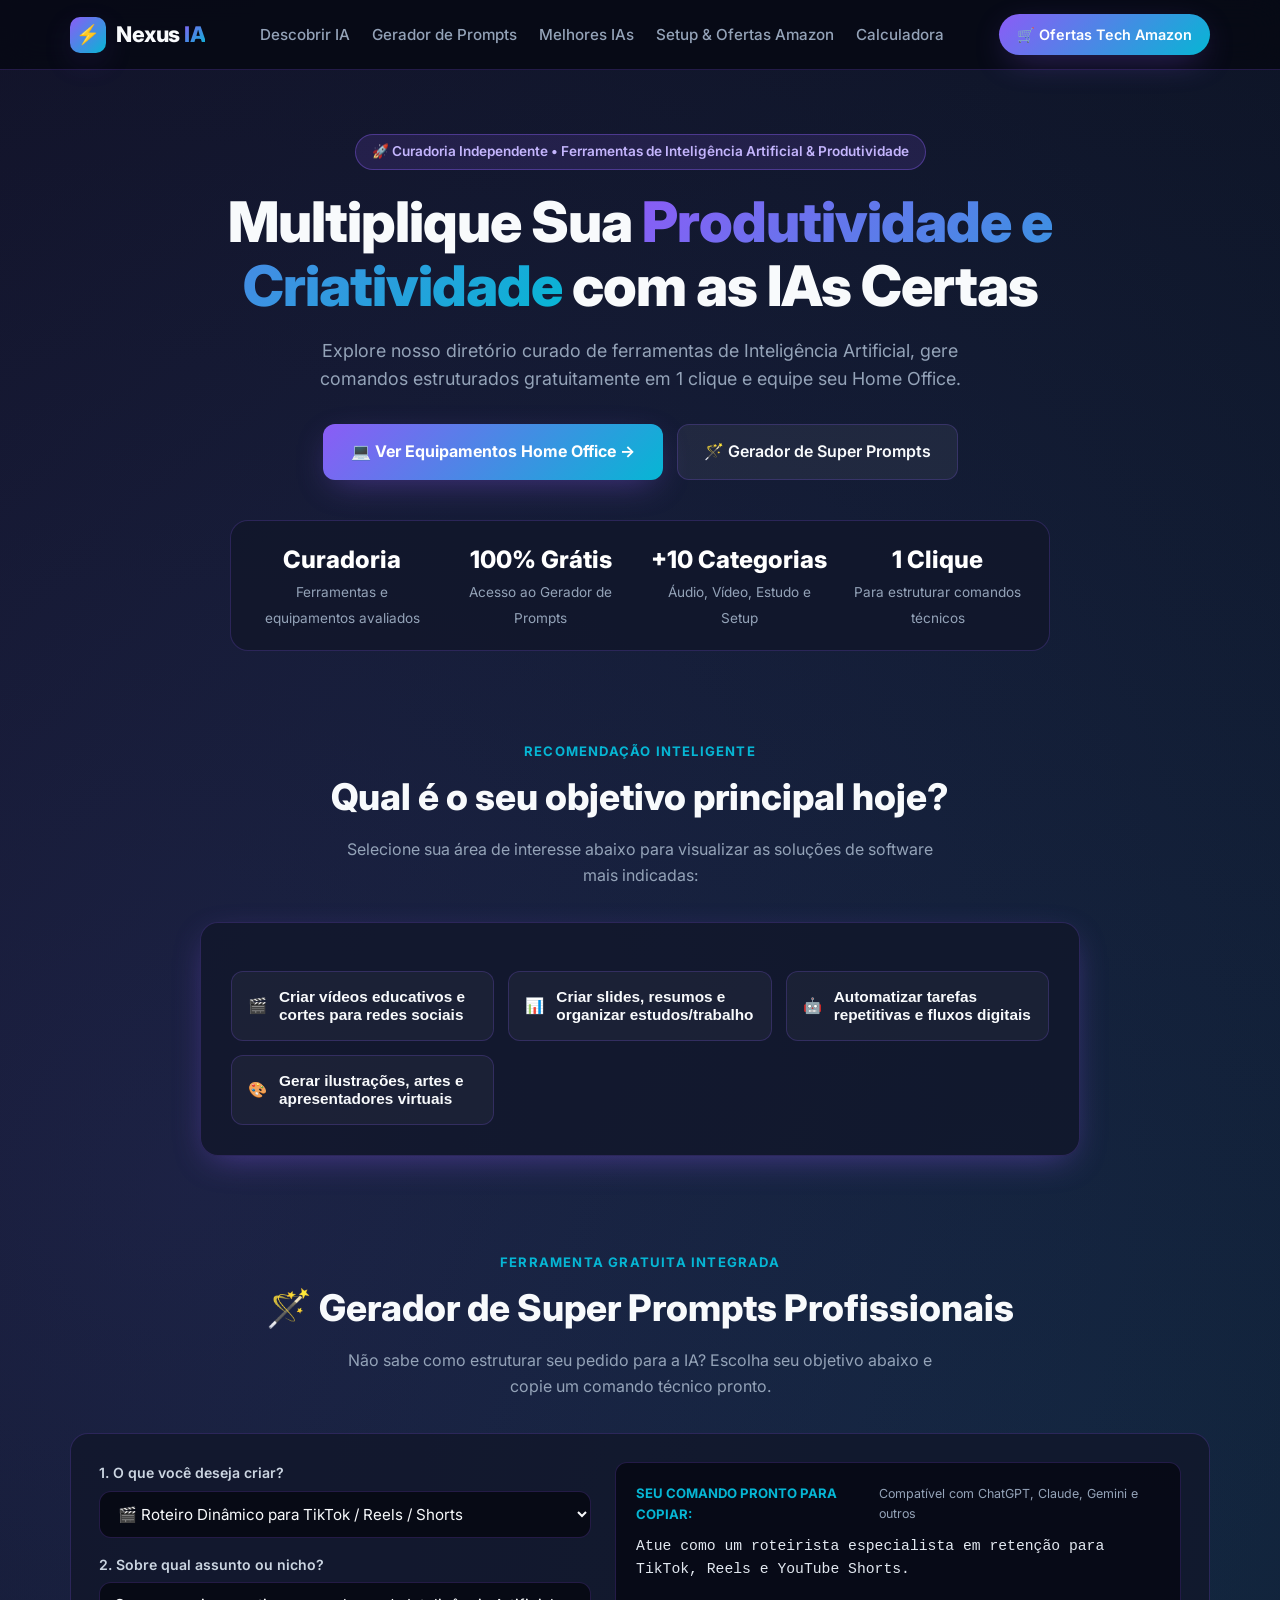
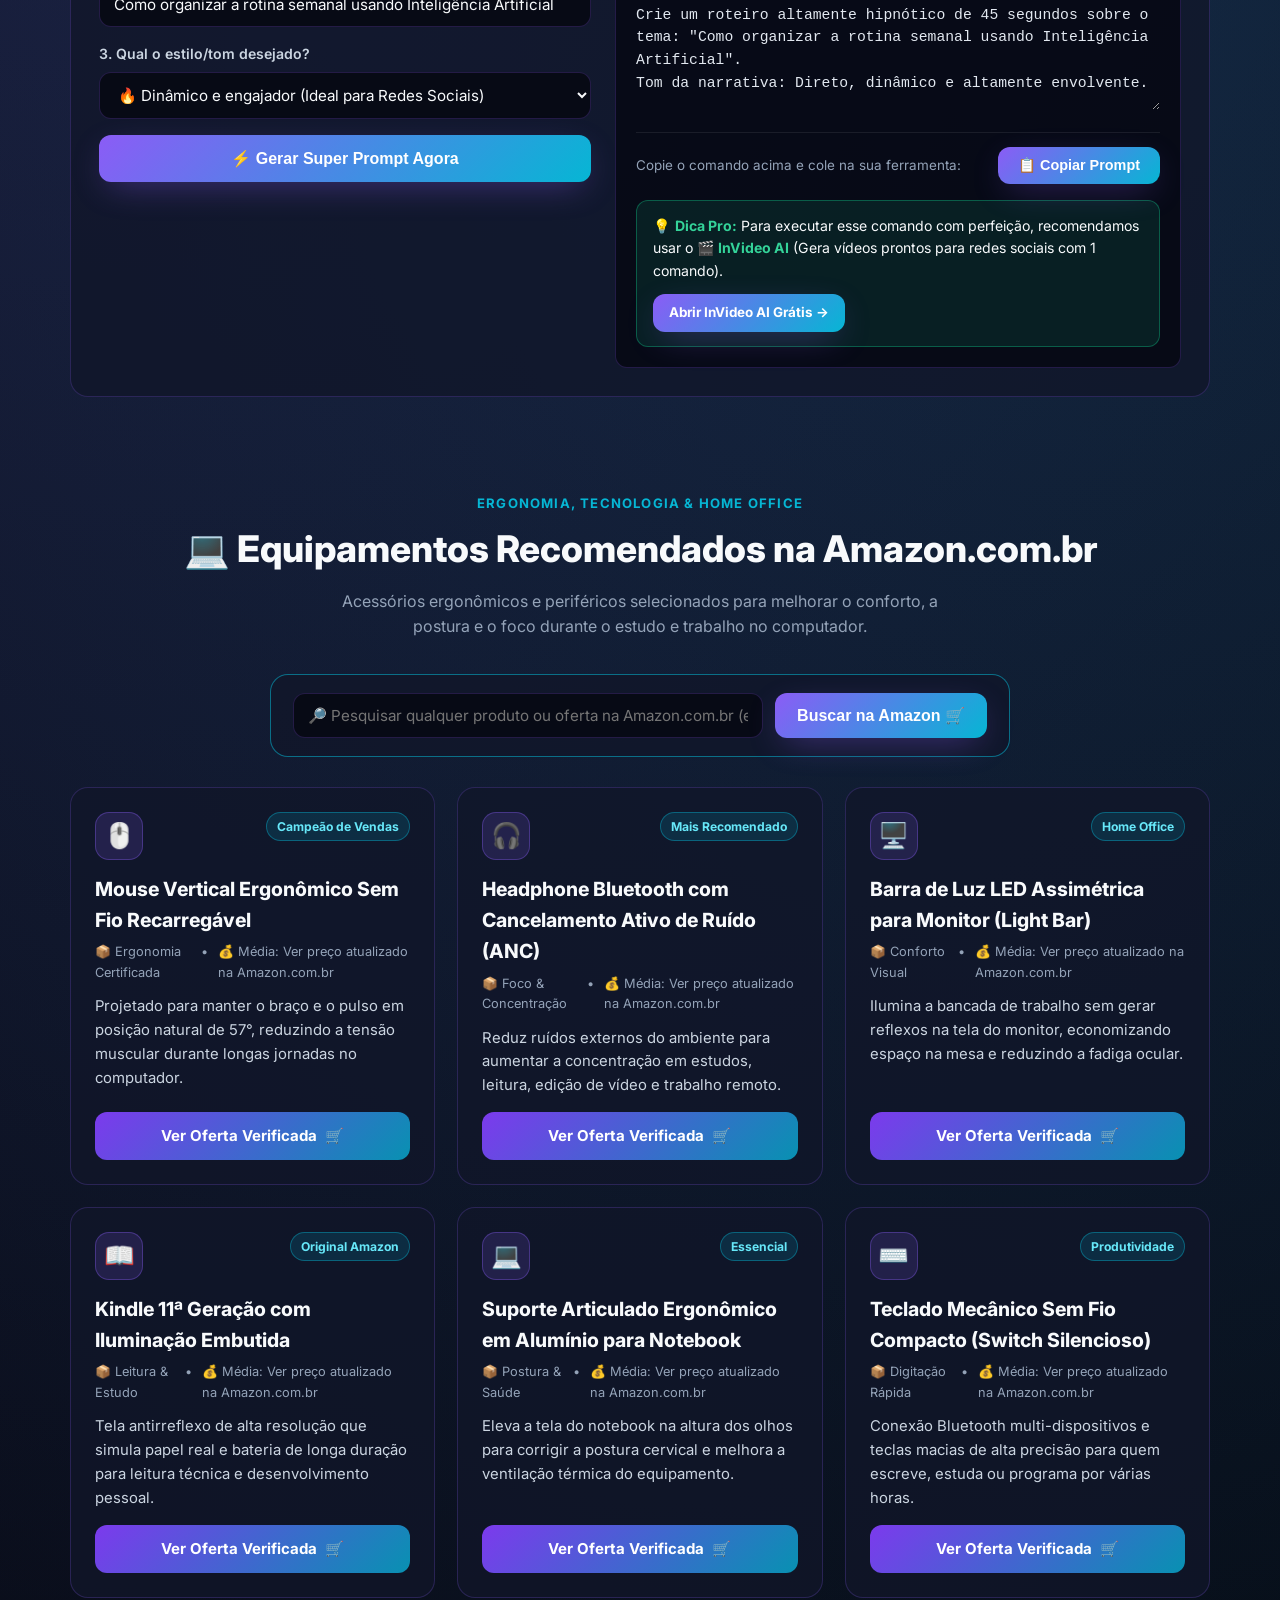
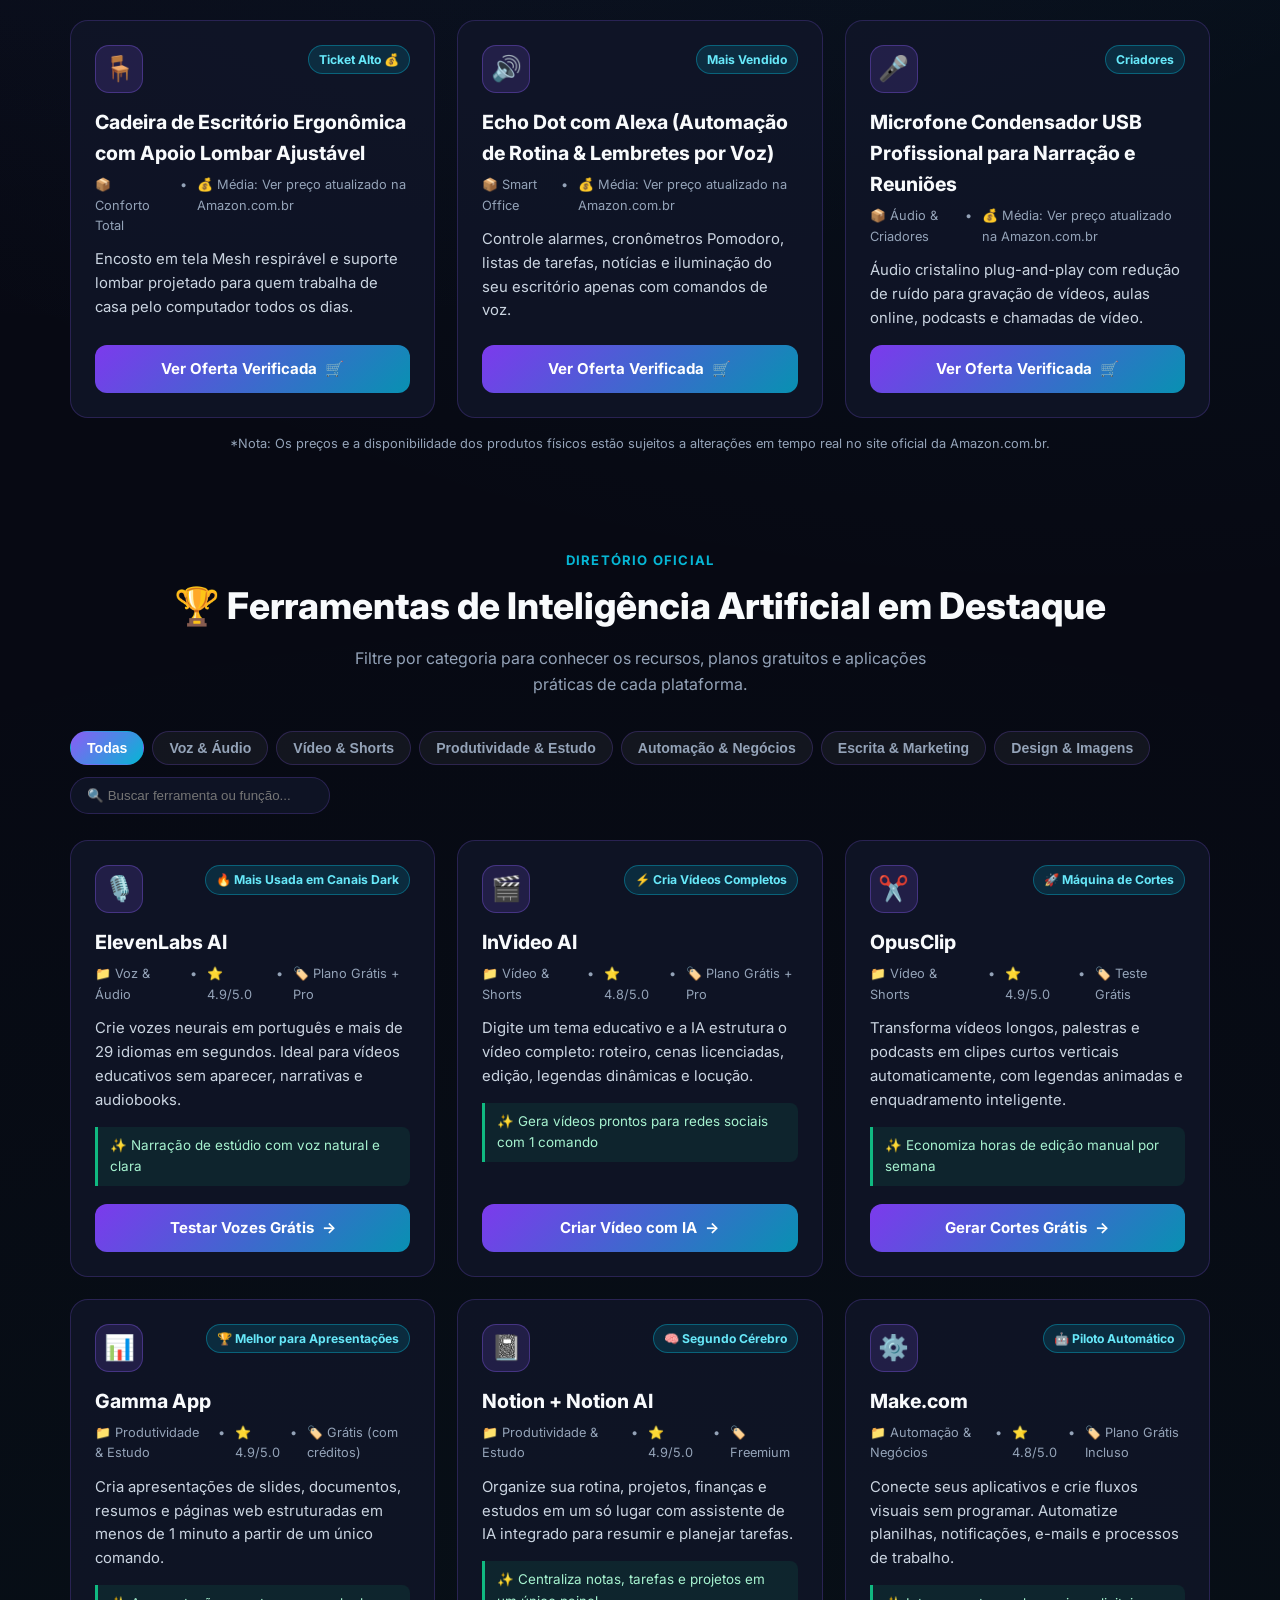
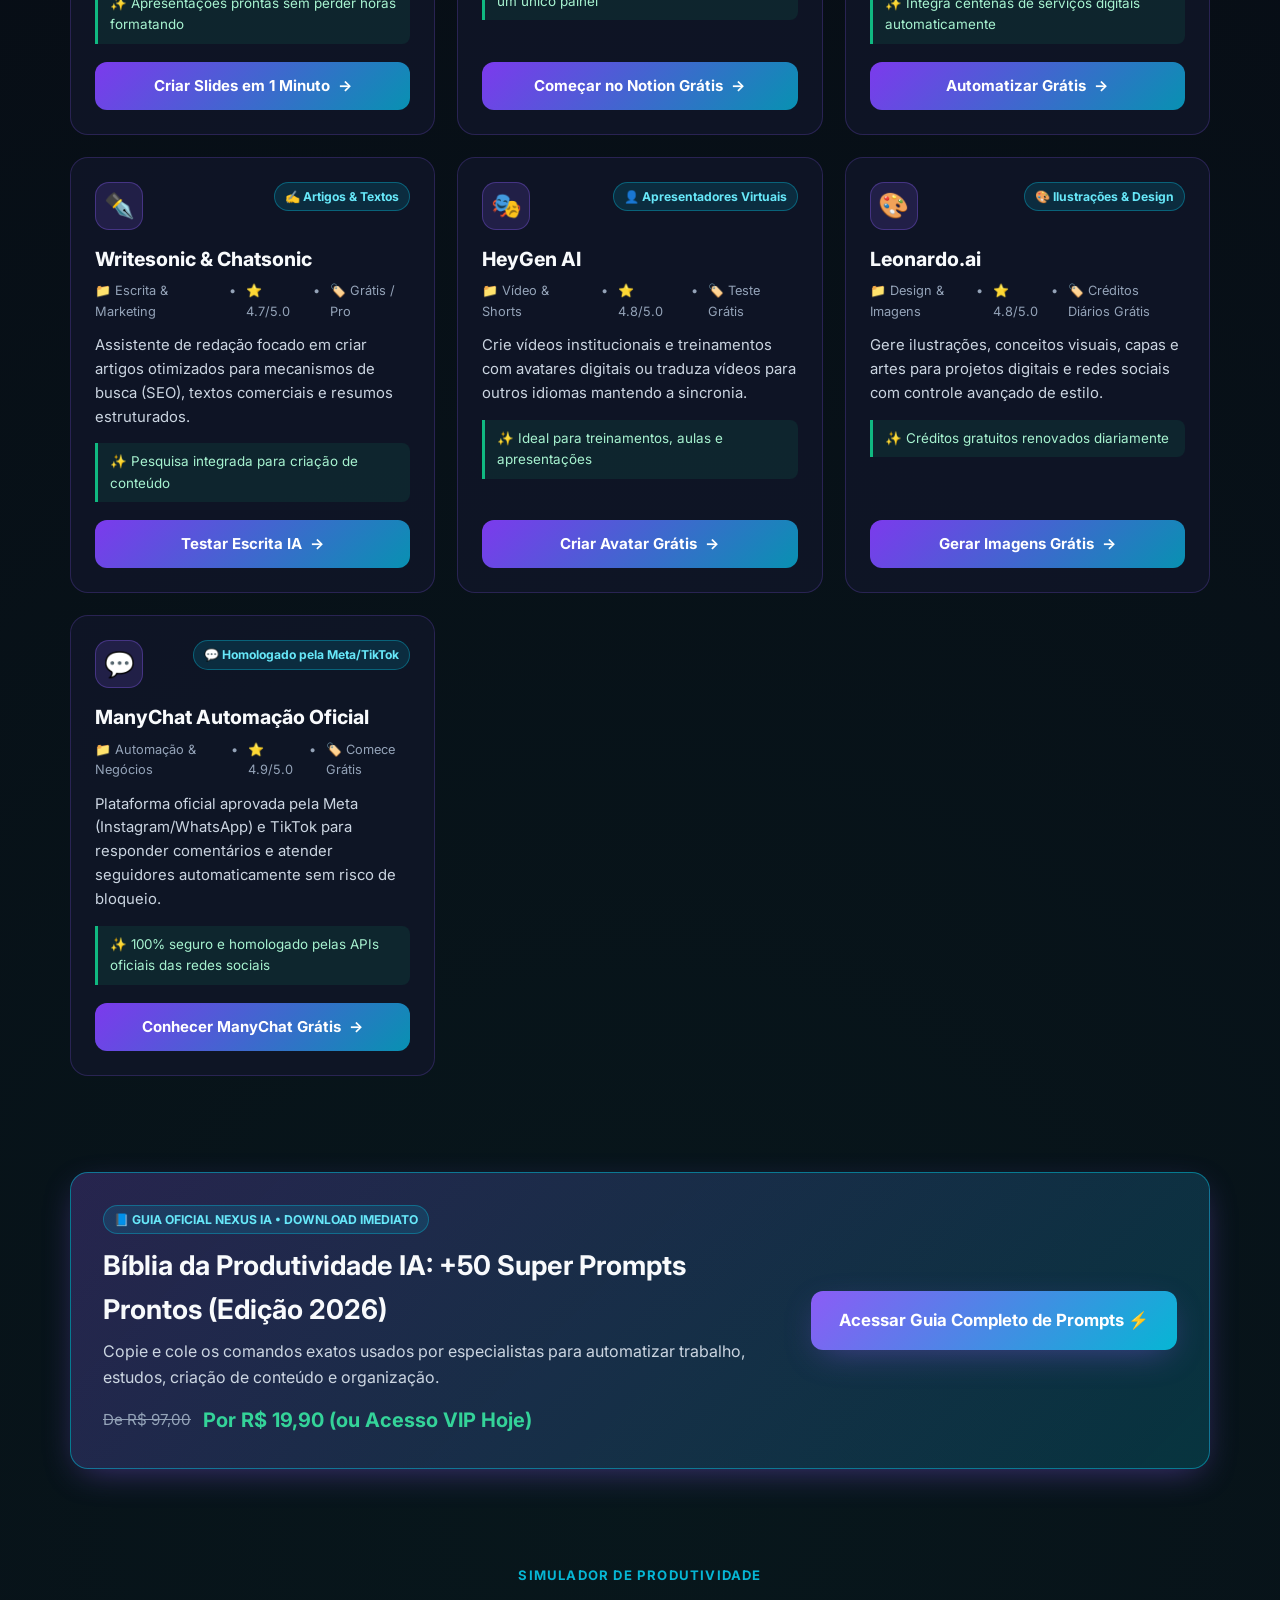
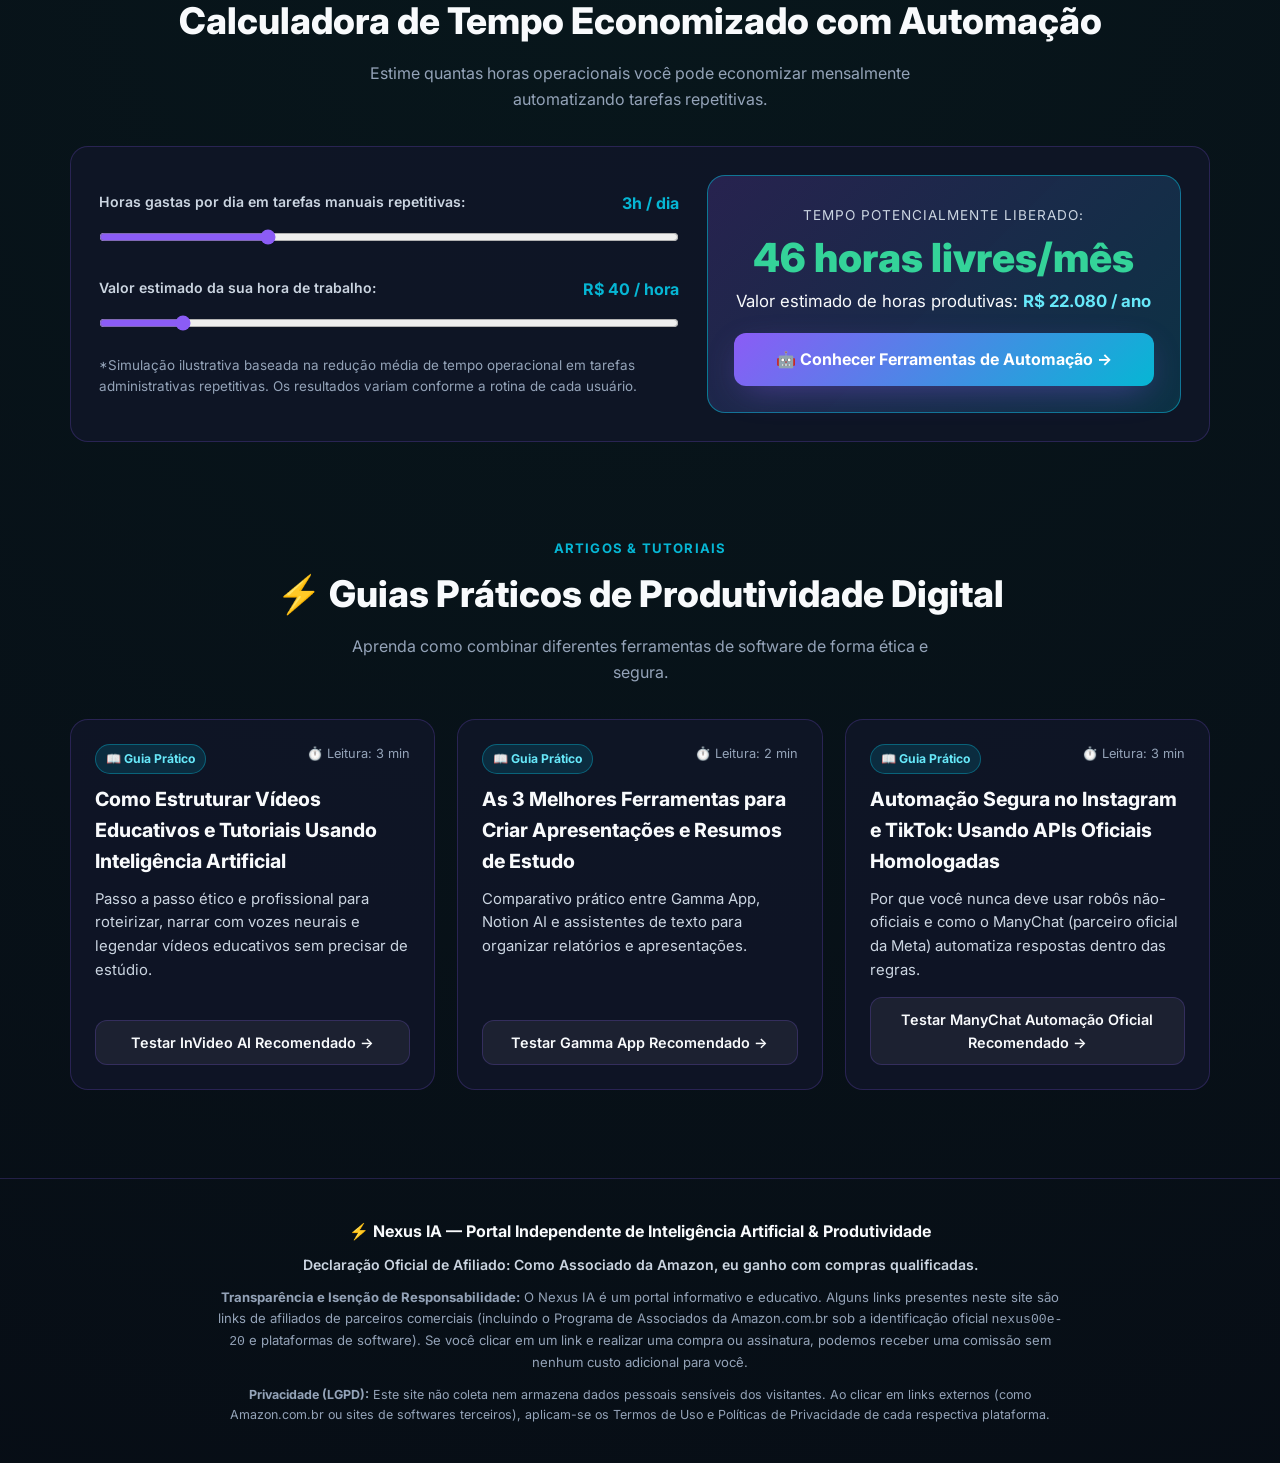
==== commit 5f58feba: "Ativa Tag Oficial Amazon nexus00e-20 + 9 produtos + Buscador Amazon + Sitemap SEO" ====
--- a/index.html
+++ b/index.html
@@ -4,7 +4,7 @@
   <meta charset="UTF-8" />
   <meta name="viewport" content="width=device-width, initial-scale=1.0" />
   <title>Nexus IA — Central de Ferramentas de Inteligência Artificial & Produtividade</title>
-  <meta name="description" content="Descubra as melhores ferramentas de Inteligência Artificial, gere Super Prompts profissionais gratuitamente e otimize sua rotina de estudos e trabalho." />
+  <meta name="description" content="Descubra as melhores ferramentas de Inteligência Artificial, gere Super Prompts profissionais gratuitamente e encontre os melhores equipamentos para Home Office." />
   <link rel="preconnect" href="https://fonts.googleapis.com">
   <link rel="preconnect" href="https://fonts.gstatic.com" crossorigin>
   <link href="https://fonts.googleapis.com/css2?family=Inter:wght@400;500;600;700;800&display=swap" rel="stylesheet">
@@ -23,10 +23,10 @@
         <li><a href="#quiz">Descobrir IA</a></li>
         <li><a href="#gerador-prompts">Gerador de Prompts</a></li>
         <li><a href="#diretorio">Melhores IAs</a></li>
+        <li><a href="#setup">Setup & Ofertas Amazon</a></li>
         <li><a href="#calculadora">Calculadora</a></li>
-        <li><a href="#setup">Setup Home Office</a></li>
       </ul>
-      <a href="#gerador-prompts" class="btn-nav">Usar Gerador Grátis ✨</a>
+      <a href="#setup" class="btn-nav">🛒 Ofertas Tech Amazon</a>
     </div>
   </header>
 
@@ -40,17 +40,17 @@
         Multiplique Sua <span class="gradient-text">Produtividade e Criatividade</span> com as IAs Certas
       </h1>
       <p>
-        Explore nosso diretório curado de ferramentas de Inteligência Artificial, gere comandos estruturados gratuitamente em 1 clique e organize seu fluxo de trabalho.
+        Explore nosso diretório curado de ferramentas de Inteligência Artificial, gere comandos estruturados gratuitamente em 1 clique e equipe seu Home Office.
       </p>
       <div class="hero-actions">
-        <a href="#diretorio" class="btn-primary">Explorar Melhores IAs →</a>
+        <a href="#setup" class="btn-primary">💻 Ver Equipamentos Home Office →</a>
         <a href="#gerador-prompts" class="btn-secondary">🪄 Gerador de Super Prompts</a>
       </div>
 
       <div class="stats-bar">
         <div class="stat-item">
           <strong>Curadoria</strong>
-          <span>Ferramentas testadas e avaliadas</span>
+          <span>Ferramentas e equipamentos avaliados</span>
         </div>
         <div class="stat-item">
           <strong>100% Grátis</strong>
@@ -58,7 +58,7 @@
         </div>
         <div class="stat-item">
           <strong>+10 Categorias</strong>
-          <span>Áudio, Vídeo, Estudo e Automação</span>
+          <span>Áudio, Vídeo, Estudo e Setup</span>
         </div>
         <div class="stat-item">
           <strong>1 Clique</strong>
@@ -173,6 +173,40 @@
     </div>
   </section>
 
+  <!-- Vitrine de Setup & Produtividade (Amazon.com.br — Tag Oficial Conectada!) -->
+  <section id="setup">
+    <div class="container">
+      <div class="section-header">
+        <span class="section-tag">ERGONOMIA, TECNOLOGIA & HOME OFFICE</span>
+        <h2>💻 Equipamentos Recomendados na Amazon.com.br</h2>
+        <p>Acessórios ergonômicos e periféricos selecionados para melhorar o conforto, a postura e o foco durante o estudo e trabalho no computador.</p>
+      </div>
+
+      <!-- Buscador Direto de Ofertas da Amazon com Tag nexus00e-20 -->
+      <div style="max-width: 740px; margin: 0 auto 30px; background: var(--bg-card); border: 1px solid var(--border-glow); border-radius: var(--radius-lg); padding: 18px 22px;">
+        <form action="https://www.amazon.com.br/s" method="GET" target="_blank" style="display: flex; gap: 12px; flex-wrap: wrap;">
+          <input type="hidden" name="tag" value="nexus00e-20" />
+          <input
+            type="text"
+            name="k"
+            class="form-control"
+            style="flex: 1; min-width: 220px;"
+            placeholder="🔎 Pesquisar qualquer produto ou oferta na Amazon.com.br (ex: Monitor, Notebook, Fone)..."
+            required
+          />
+          <button type="submit" class="btn-primary" style="padding: 12px 22px;">
+            Buscar na Amazon 🛒
+          </button>
+        </form>
+      </div>
+
+      <div id="setup-grid" class="cards-grid"></div>
+      <p style="text-align:center; font-size:0.8rem; color:var(--text-muted); margin-top:16px;">
+        *Nota: Os preços e a disponibilidade dos produtos físicos estão sujeitos a alterações em tempo real no site oficial da Amazon.com.br.
+      </p>
+    </div>
+  </section>
+
   <!-- Diretório Curado de Ferramentas de IA -->
   <section id="diretorio">
     <div class="container">
@@ -261,22 +295,6 @@
     </div>
   </section>
 
-  <!-- Vitrine de Setup & Produtividade -->
-  <section id="setup">
-    <div class="container">
-      <div class="section-header">
-        <span class="section-tag">ERGONOMIA & HOME OFFICE</span>
-        <h2>💻 Equipamentos Recomendados para Home Office</h2>
-        <p>Acessórios ergonômicos selecionados para melhorar o conforto e o foco durante o estudo e trabalho remoto.</p>
-      </div>
-
-      <div id="setup-grid" class="cards-grid"></div>
-      <p style="text-align:center; font-size:0.8rem; color:var(--text-muted); margin-top:16px;">
-        *Nota: Os preços e a disponibilidade dos produtos físicos estão sujeitos a alterações em tempo real no site oficial da Amazon.com.br.
-      </p>
-    </div>
-  </section>
-
   <!-- Toast de Notificação -->
   <div id="toast" class="toast">✅ Copiado com sucesso!</div>
 
@@ -290,10 +308,10 @@
         Declaração Oficial de Afiliado: Como Associado da Amazon, eu ganho com compras qualificadas.
       </p>
       <p style="margin-bottom: 12px; font-size: 0.82rem; color: var(--text-muted);">
-        <strong>Transparência e Isenção de Responsabilidade:</strong> O Nexus IA é um portal informativo e educativo. Alguns links presentes neste site são links de afiliados de parceiros comerciais (incluindo o Programa de Associados da Amazon.com.br e plataformas de software). Se você clicar em um link e realizar uma compra ou assinatura, podemos receber uma comissão sem nenhum custo adicional para você. Não garantimos ganhos financeiros fáceis; todas as ferramentas apresentadas destinam-se ao aumento de produtividade, estudo e automação legítima de tarefas.
+        <strong>Transparência e Isenção de Responsabilidade:</strong> O Nexus IA é um portal informativo e educativo. Alguns links presentes neste site são links de afiliados de parceiros comerciais (incluindo o Programa de Associados da Amazon.com.br sob a identificação oficial <code>nexus00e-20</code> e plataformas de software). Se você clicar em um link e realizar uma compra ou assinatura, podemos receber uma comissão sem nenhum custo adicional para você.
       </p>
       <p style="font-size: 0.78rem; color: var(--text-muted);">
-        <strong>Privacidade (LGPD):</strong> Este site não coleta nem armazena dados pessoais sensíveis dos visitantes. As preferências da calculadora e do quiz funcionam localmente no seu próprio navegador. Ao clicar em links externos (como Amazon.com.br ou sites de softwares terceiros), aplicam-se os Termos de Uso e Políticas de Privacidade de cada respectiva plataforma.
+        <strong>Privacidade (LGPD):</strong> Este site não coleta nem armazena dados pessoais sensíveis dos visitantes. Ao clicar em links externos (como Amazon.com.br ou sites de softwares terceiros), aplicam-se os Termos de Uso e Políticas de Privacidade de cada respectiva plataforma.
       </p>
     </div>
   </footer>
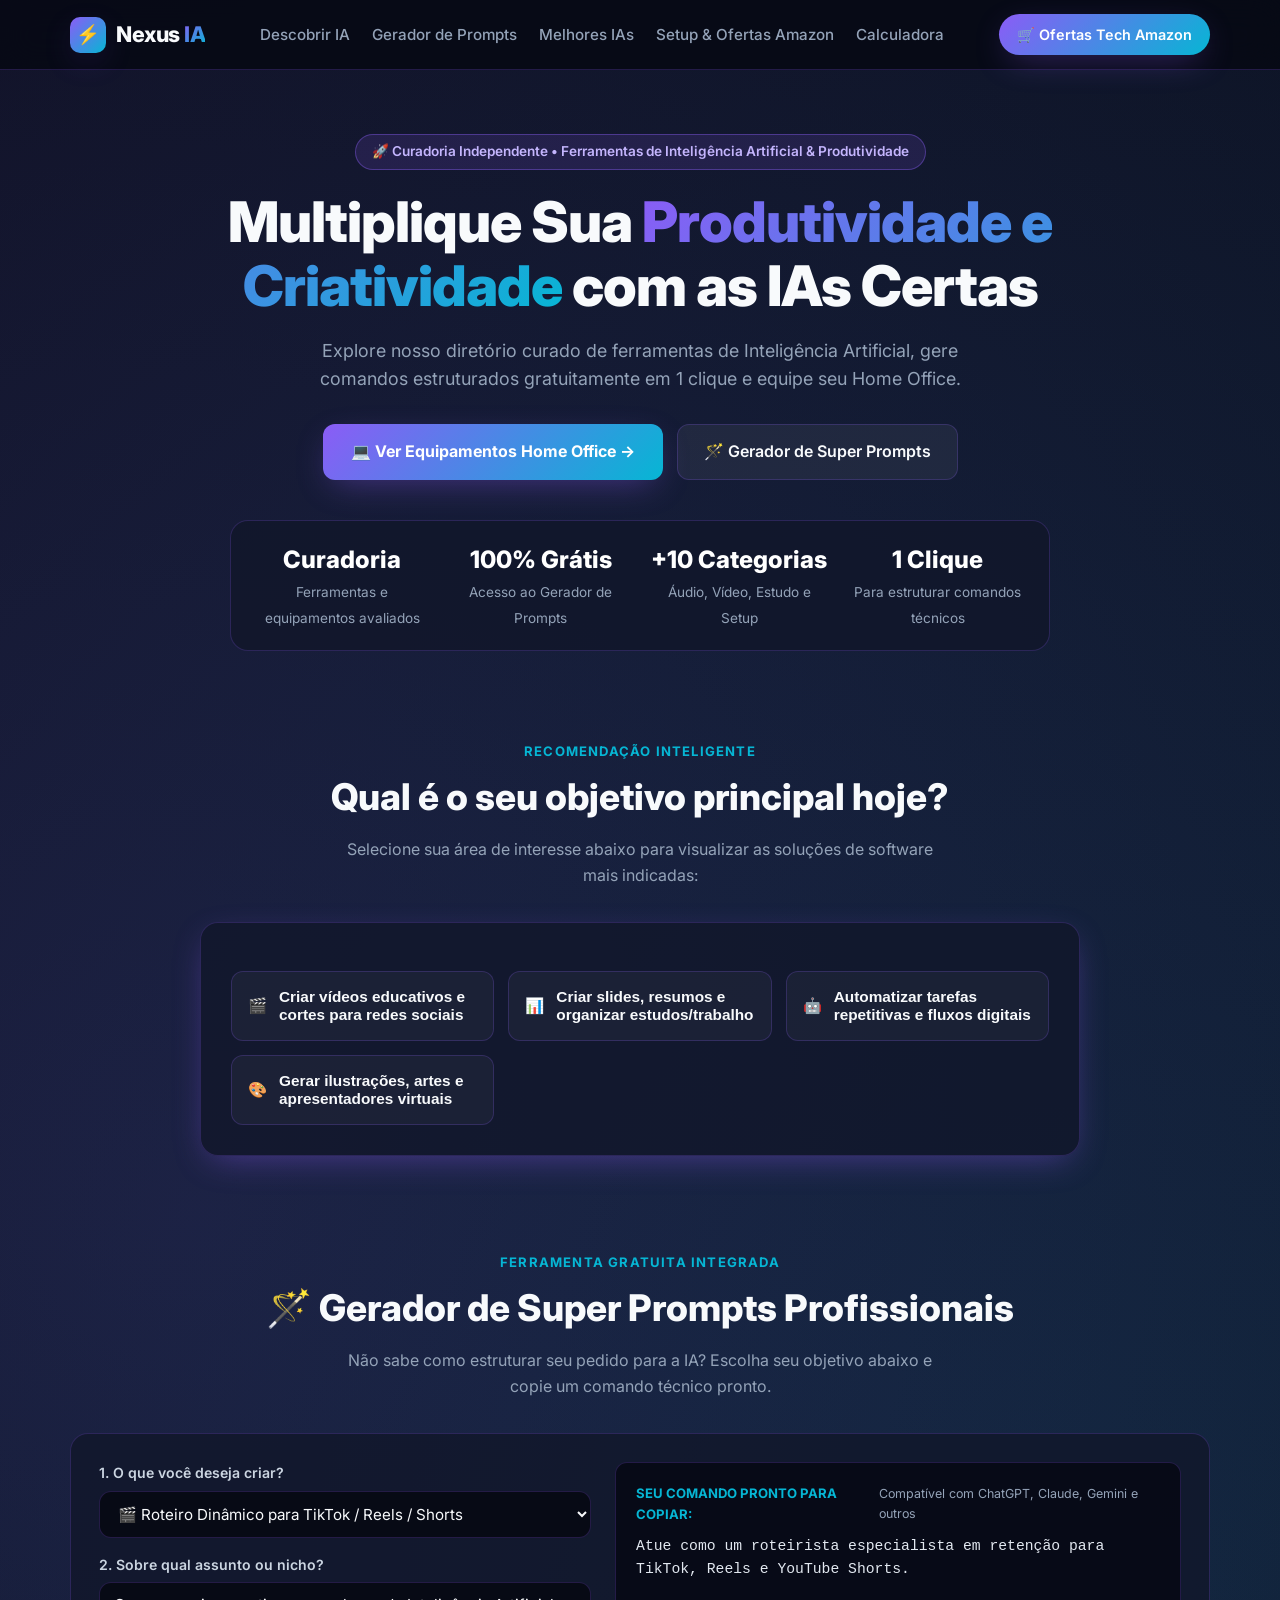
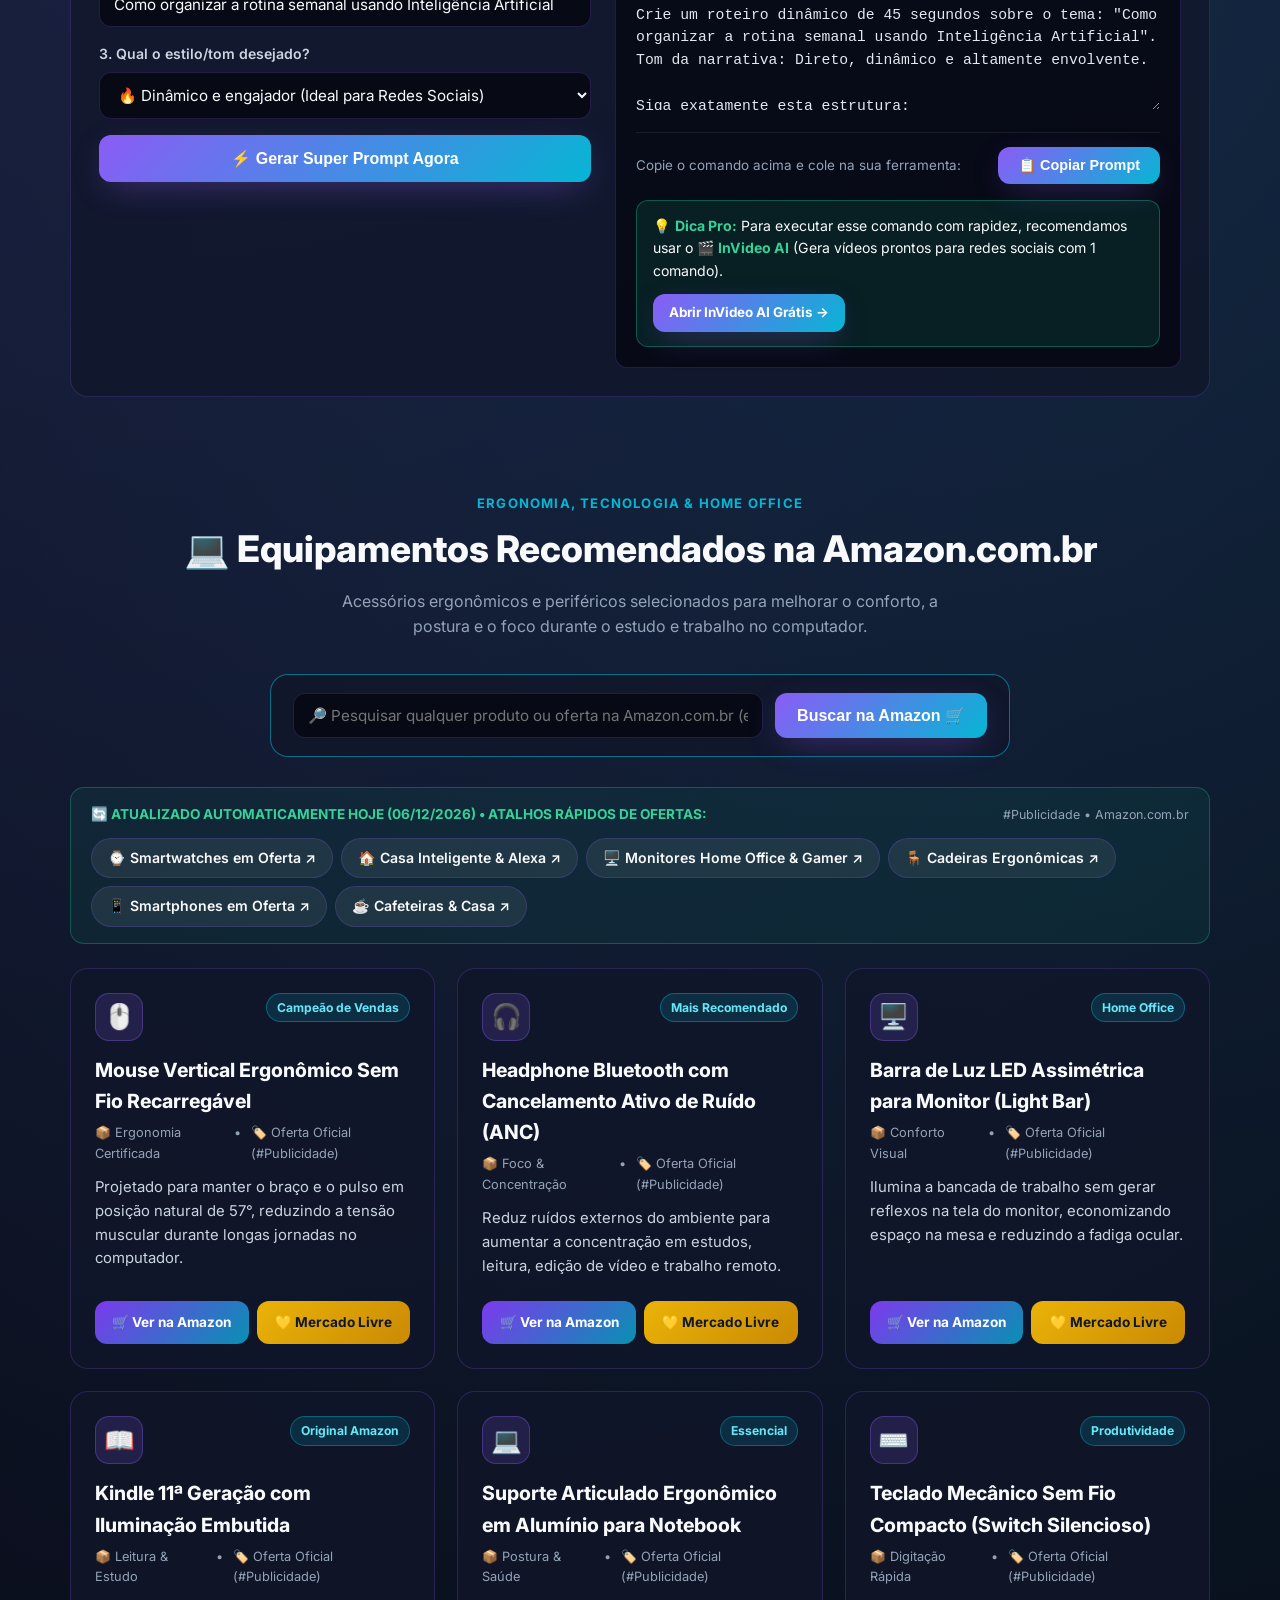
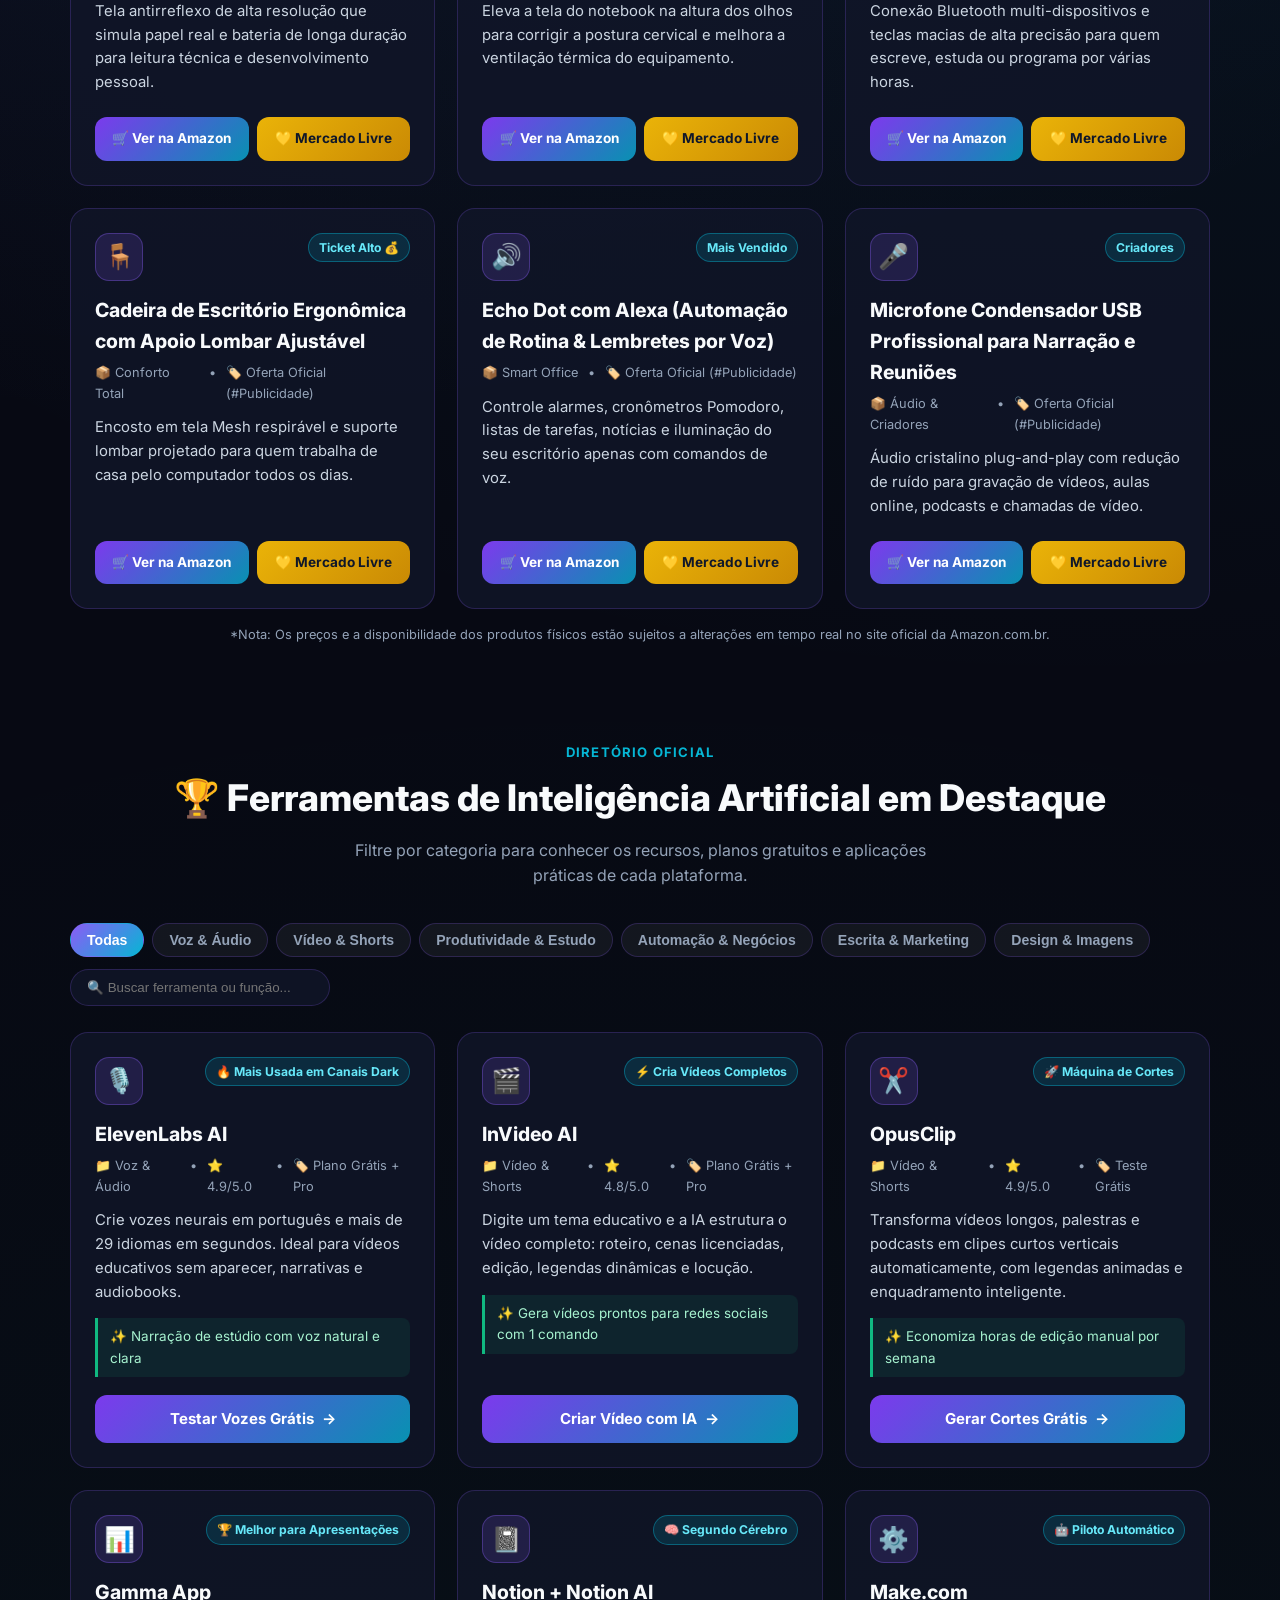
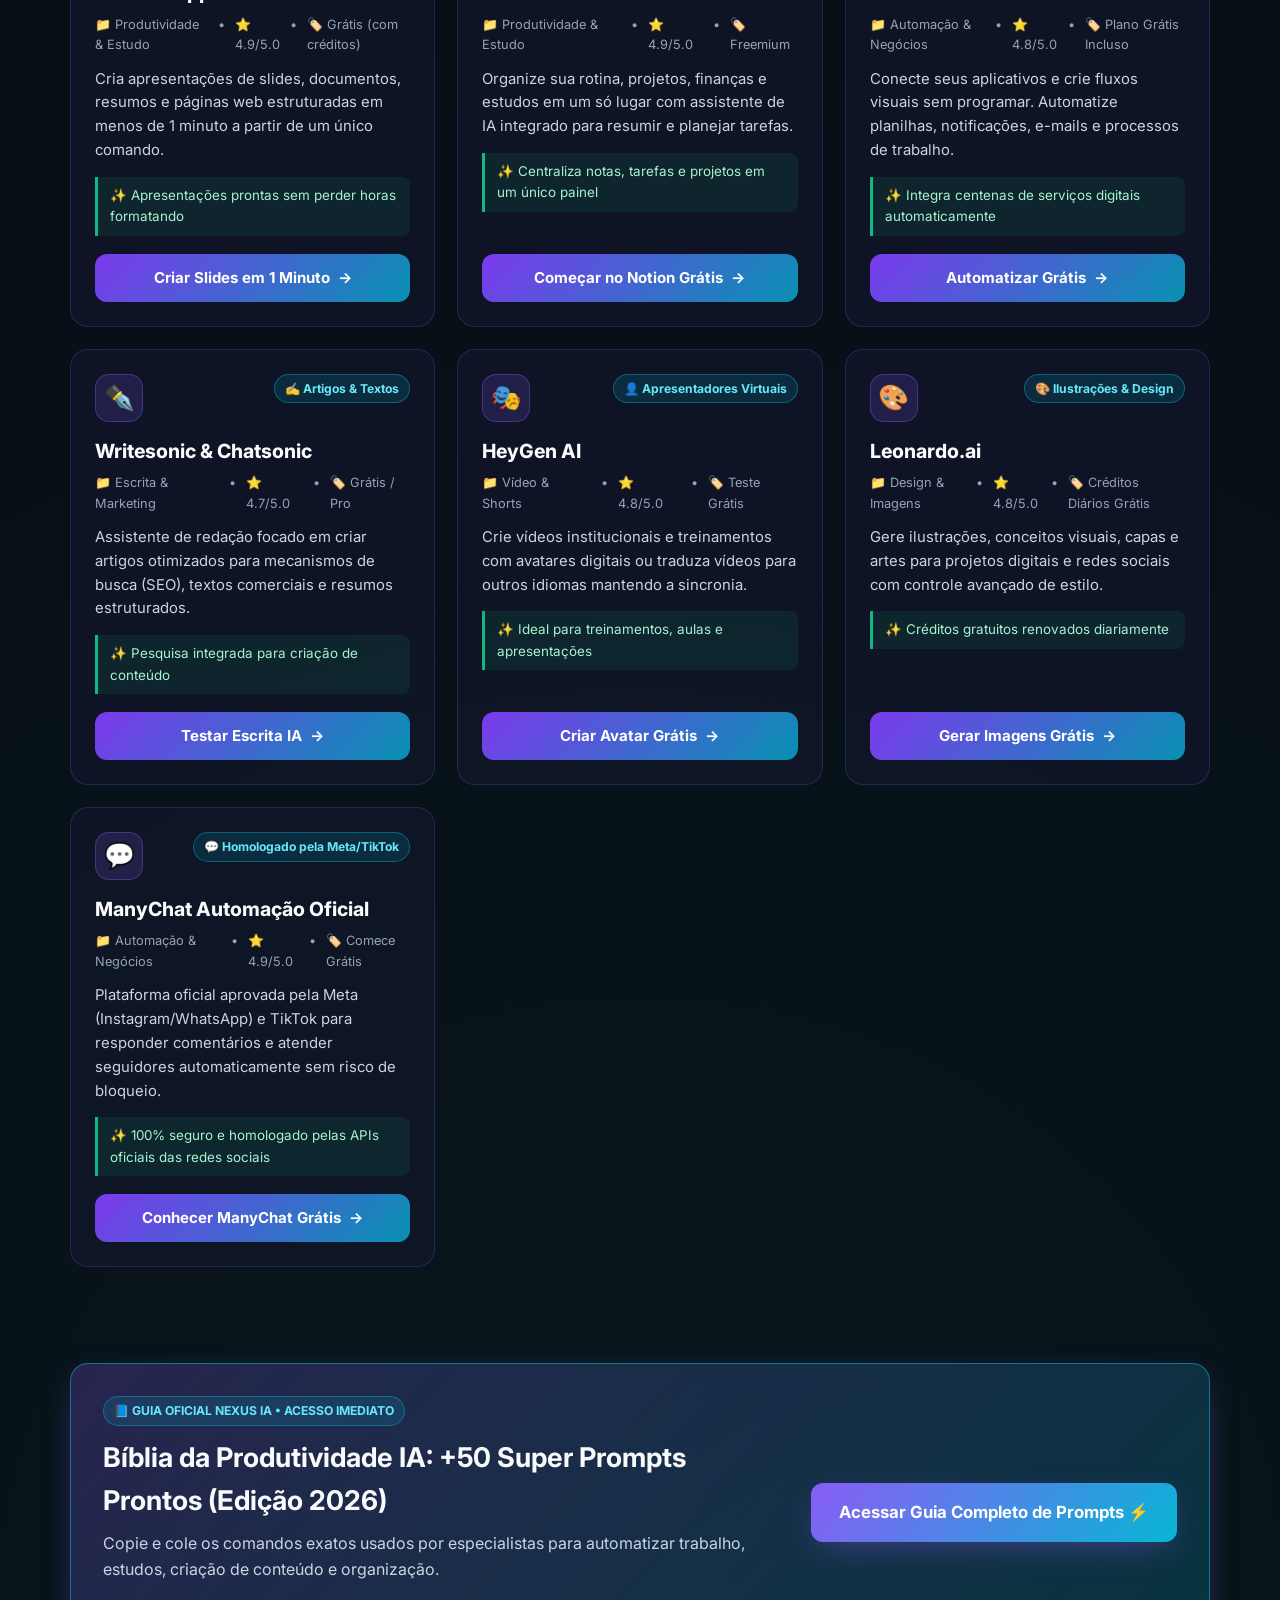
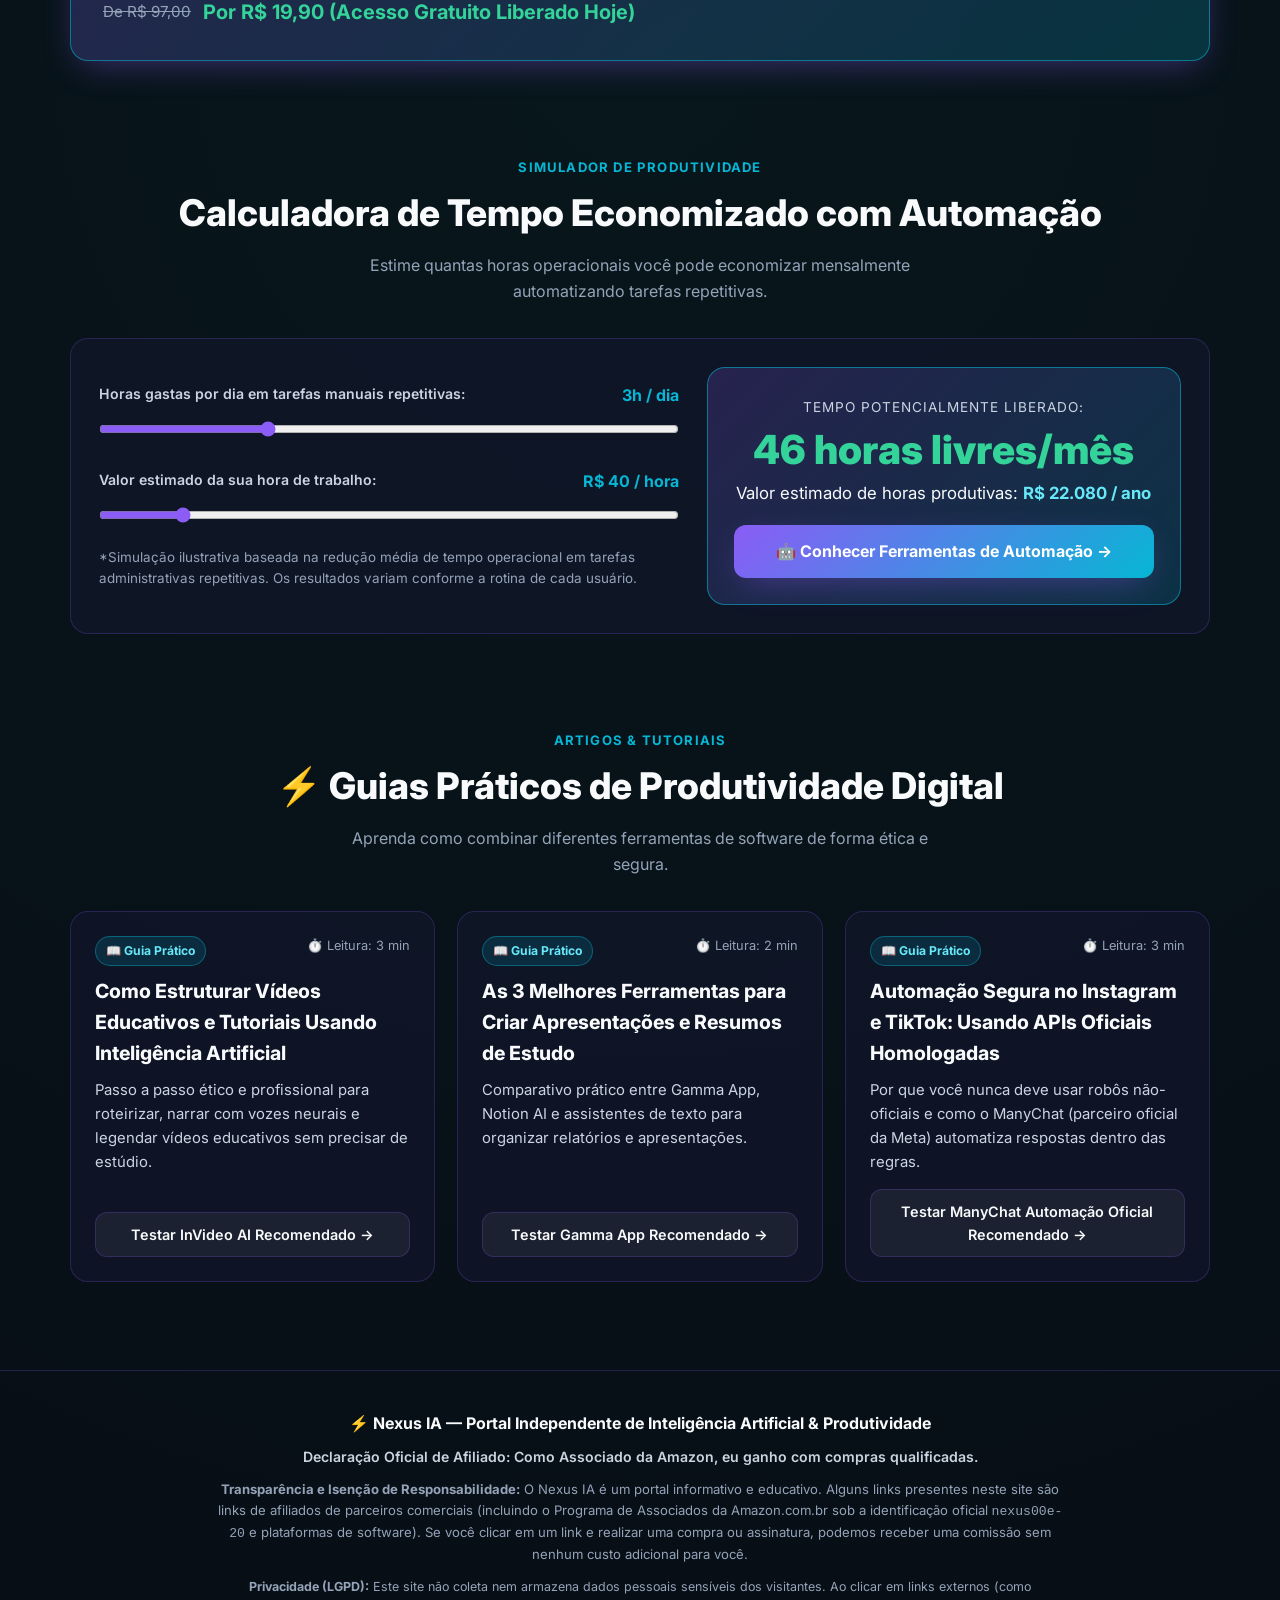
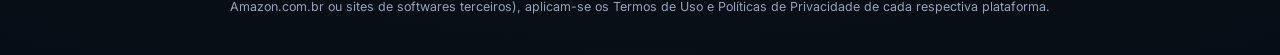
==== commit d9f5ba75: "Ativa Rotacionador Automatico Diario de Ofertas em Tempo Real" ====
--- a/index.html
+++ b/index.html
@@ -200,6 +200,8 @@
         </form>
       </div>
 
+      <div id="daily-deals-bar"></div>
+
       <div id="setup-grid" class="cards-grid"></div>
       <p style="text-align:center; font-size:0.8rem; color:var(--text-muted); margin-top:16px;">
         *Nota: Os preços e a disponibilidade dos produtos físicos estão sujeitos a alterações em tempo real no site oficial da Amazon.com.br.
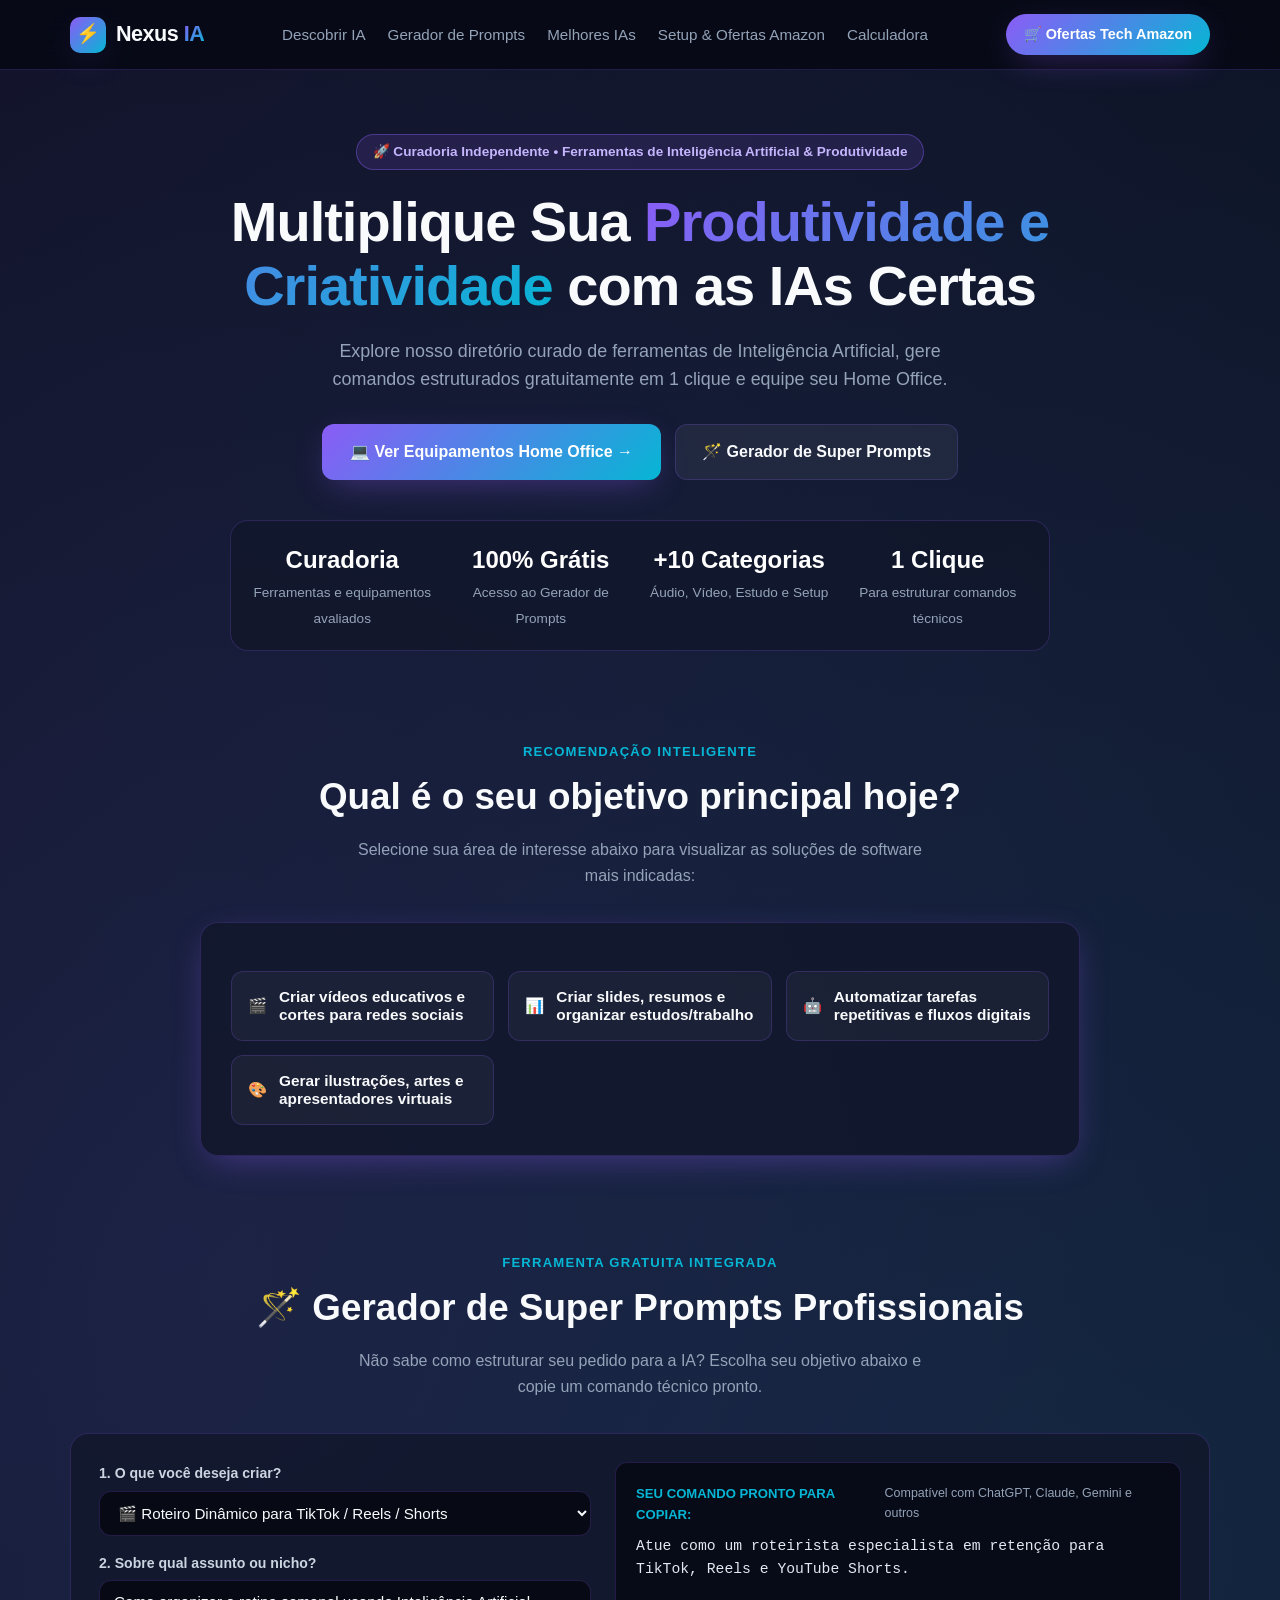
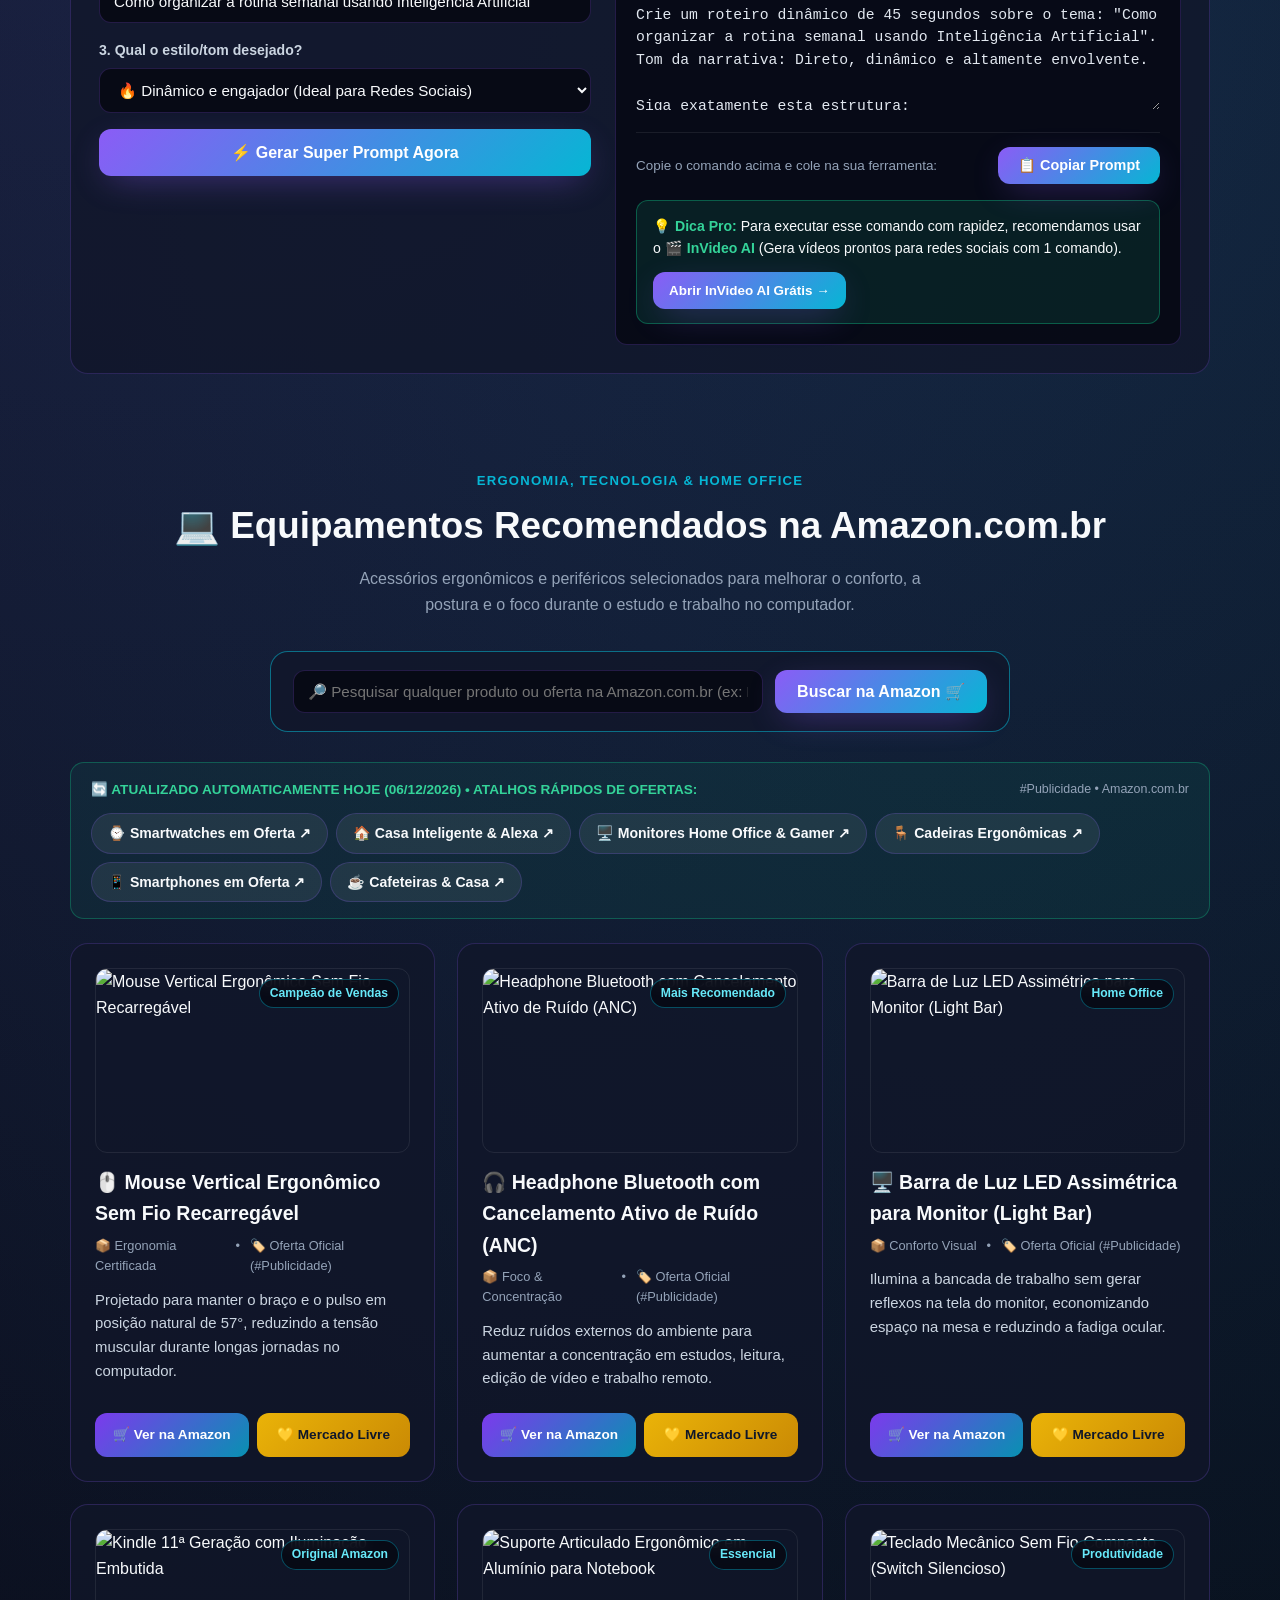
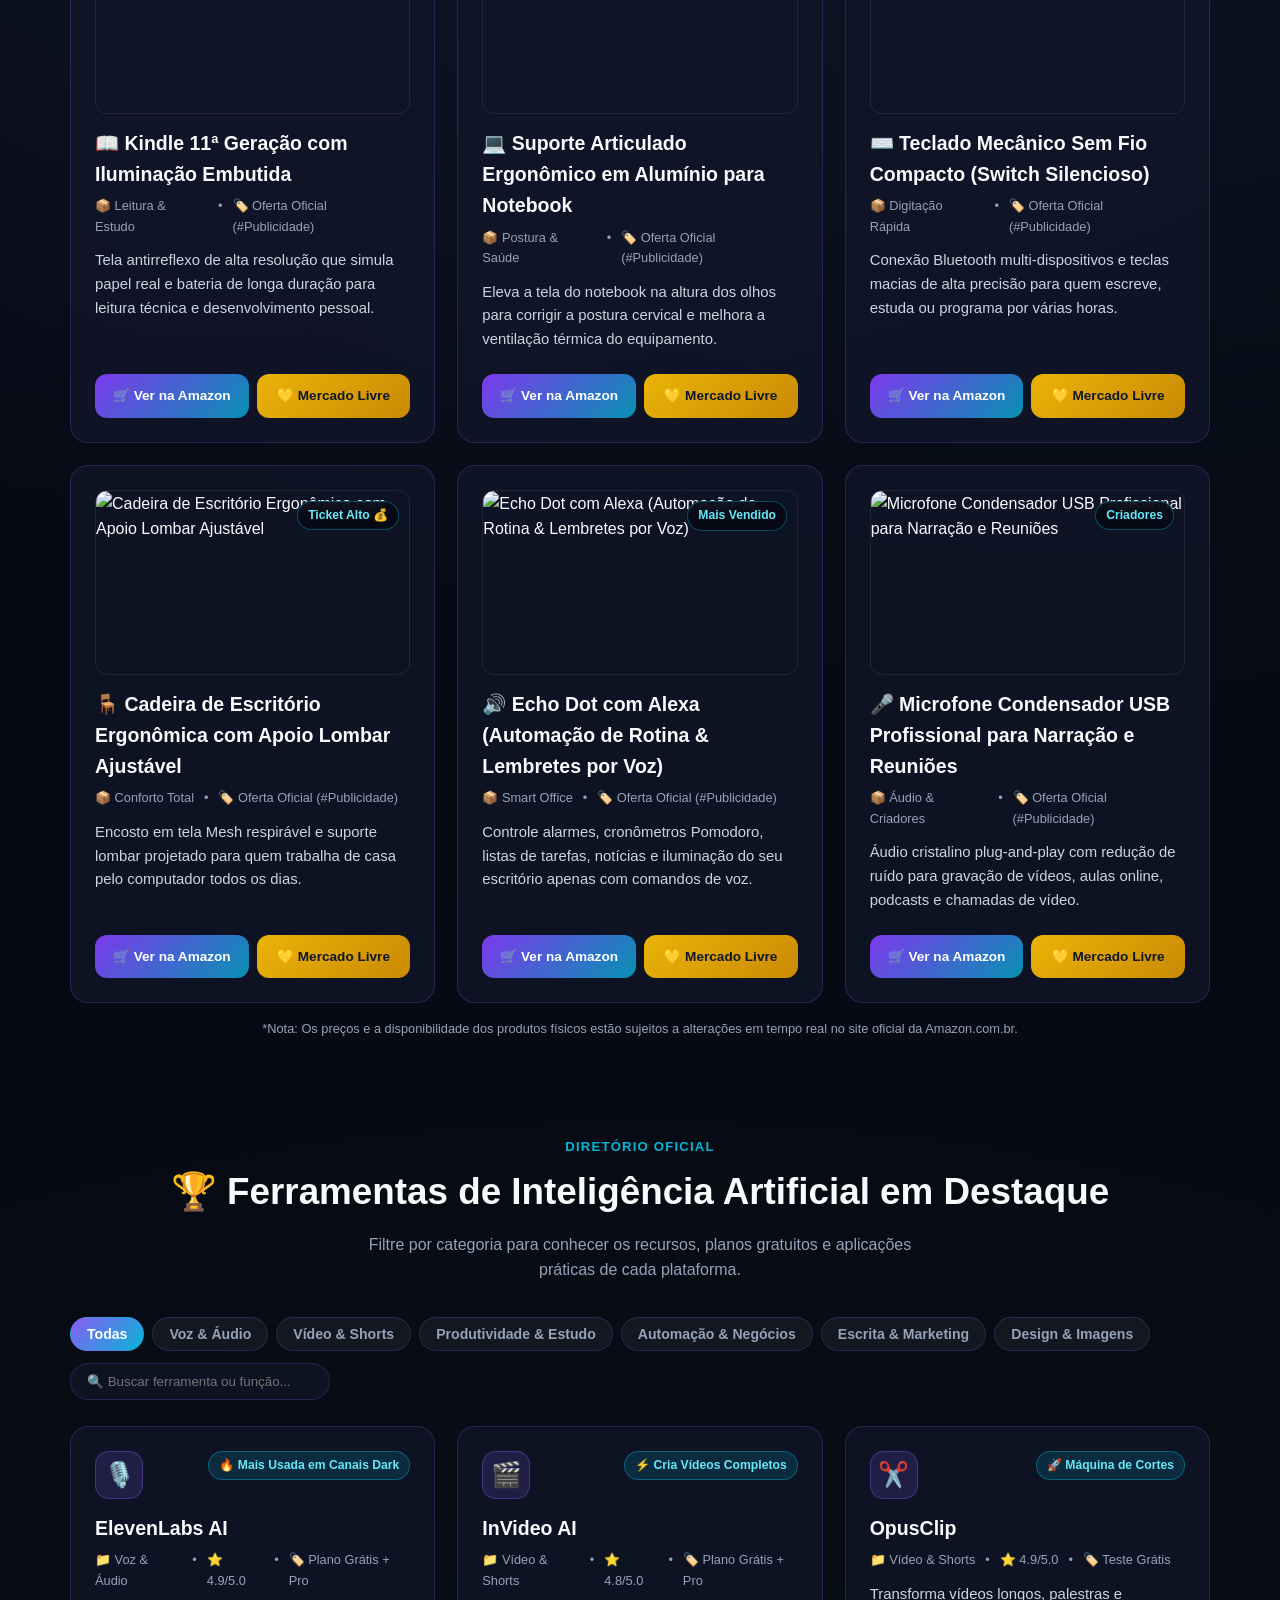
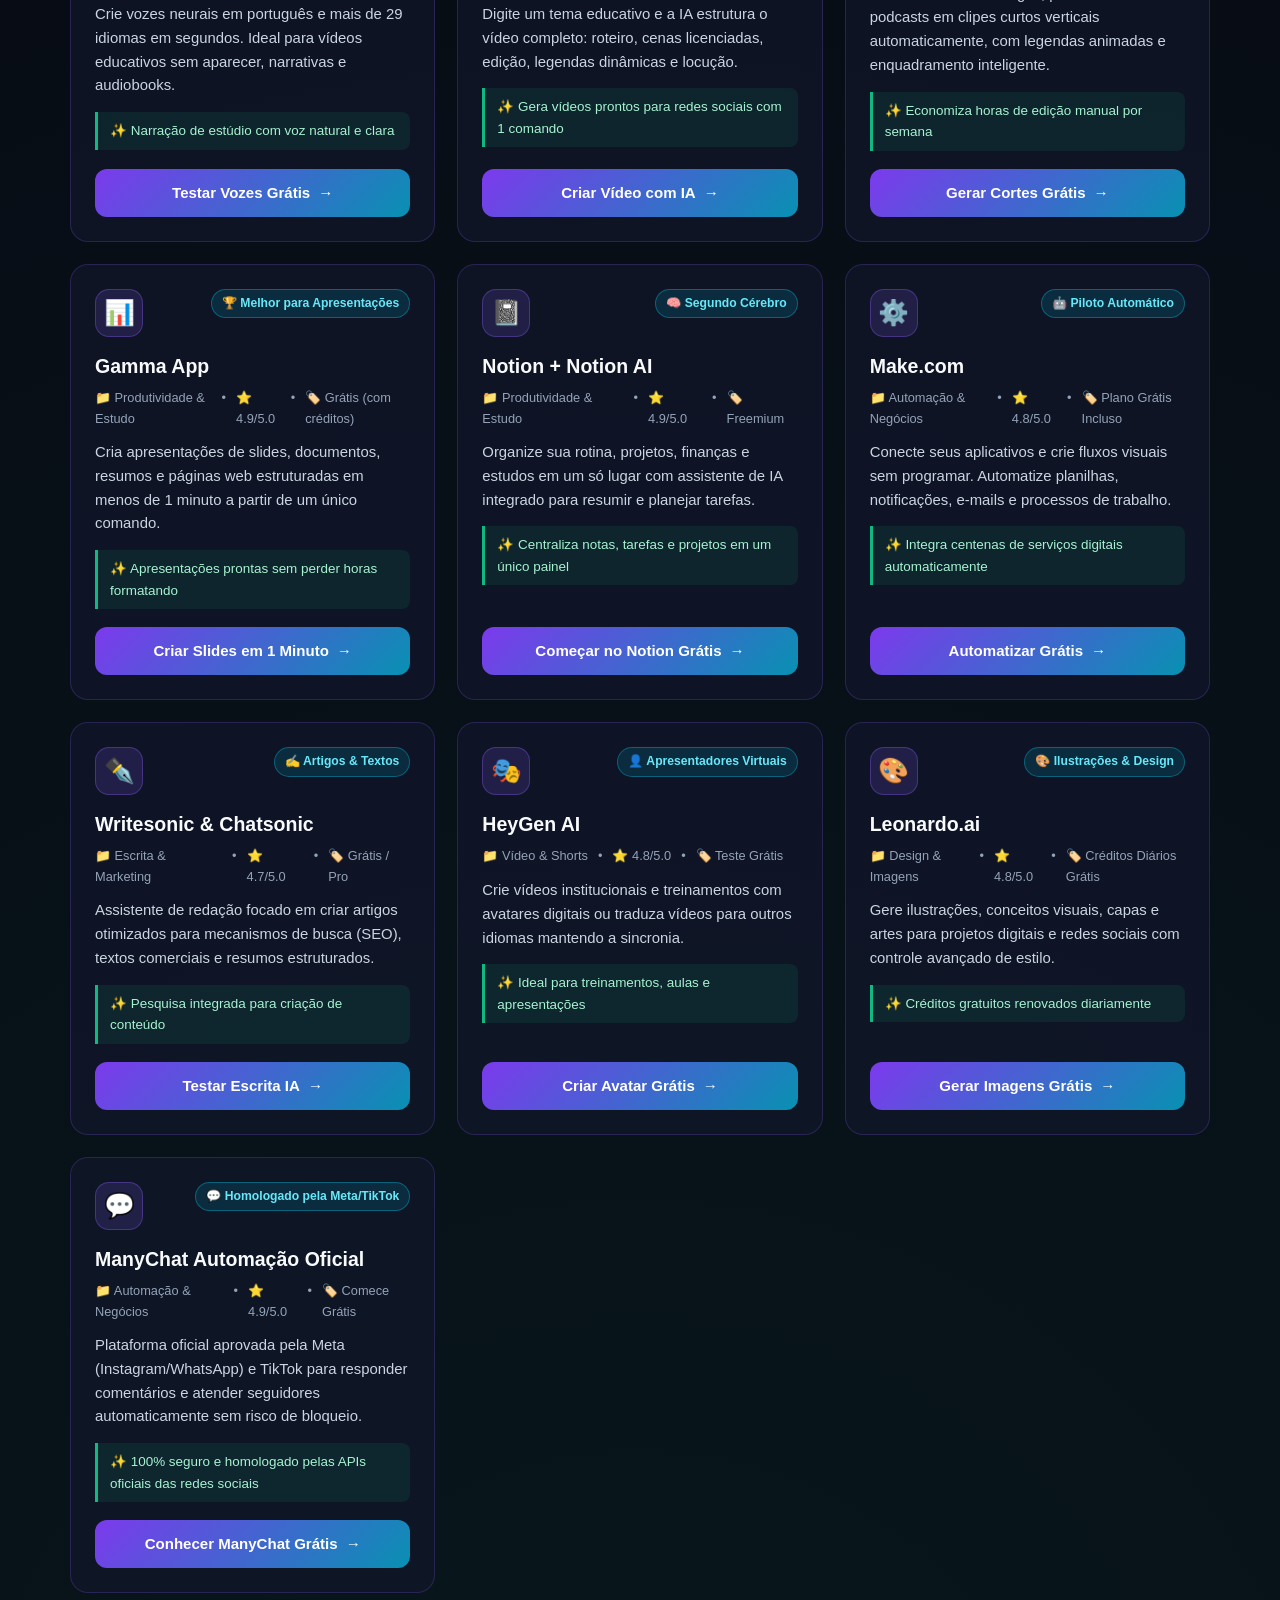
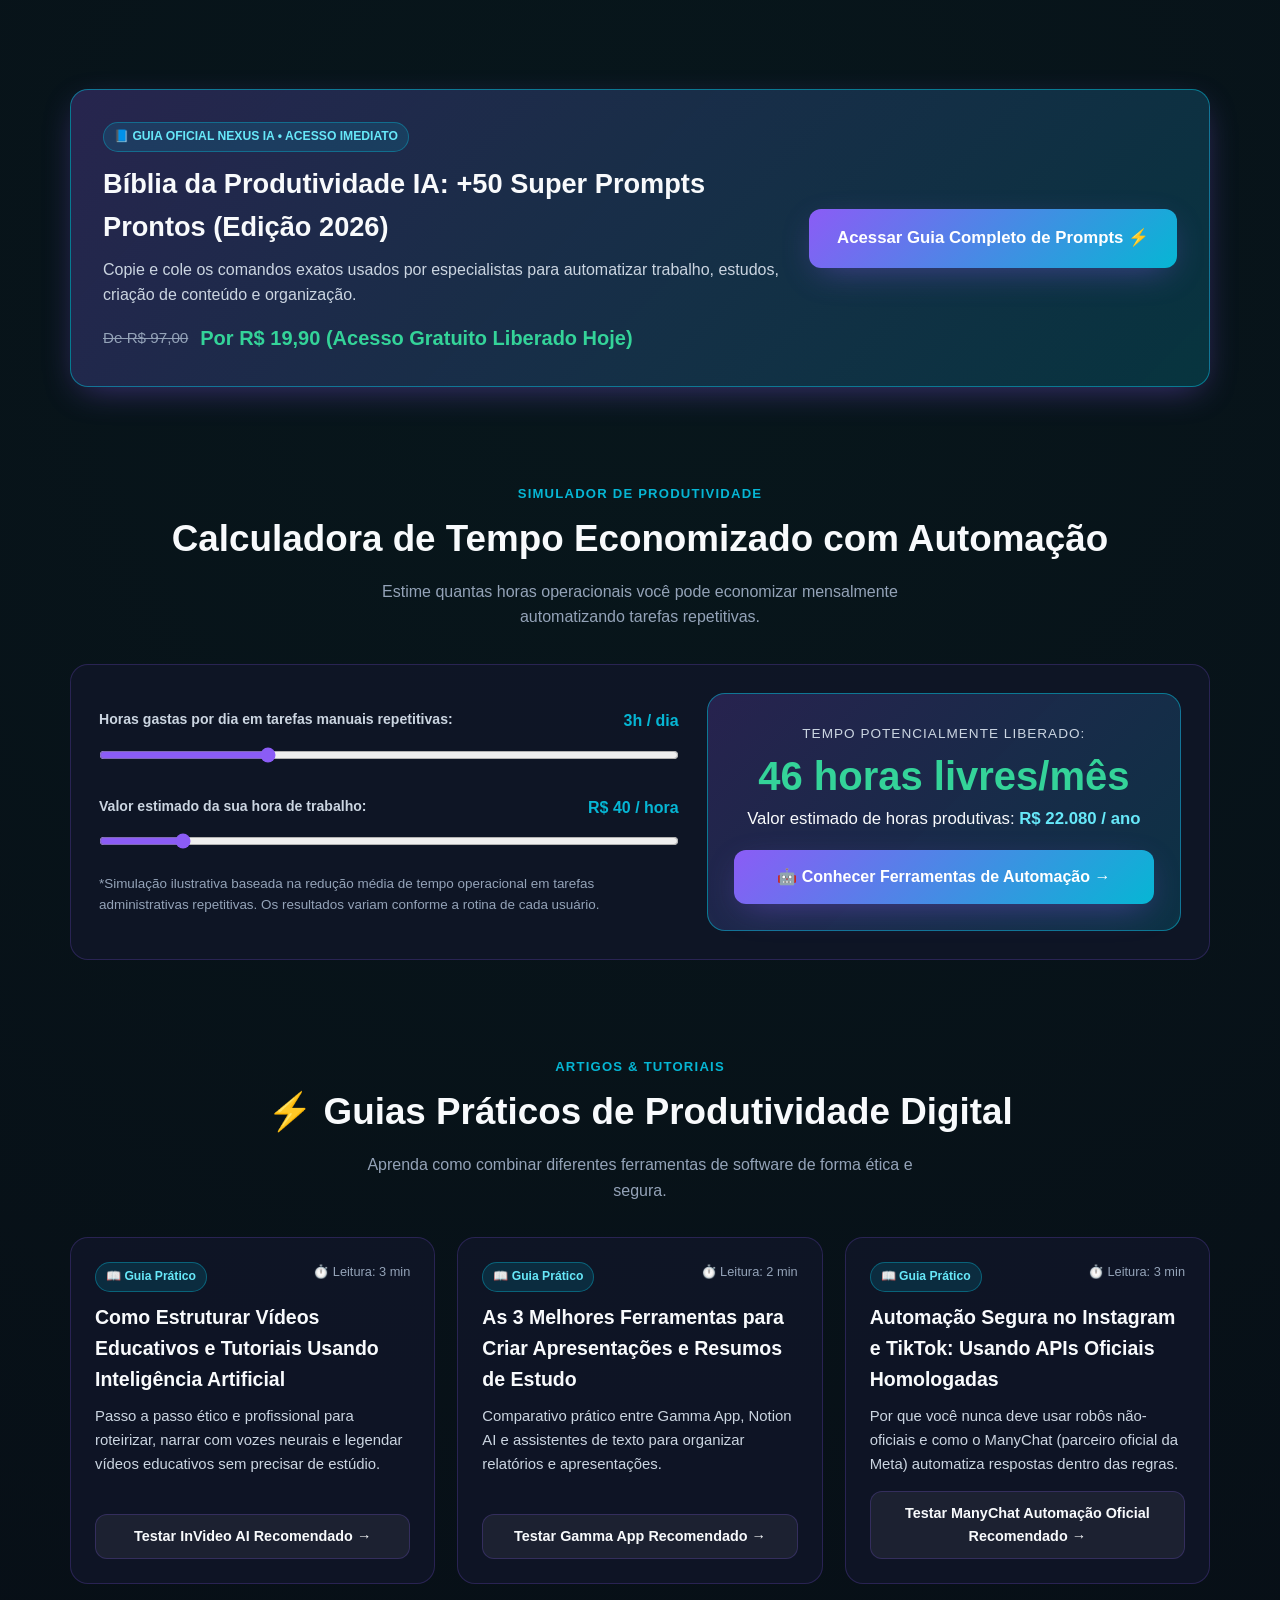
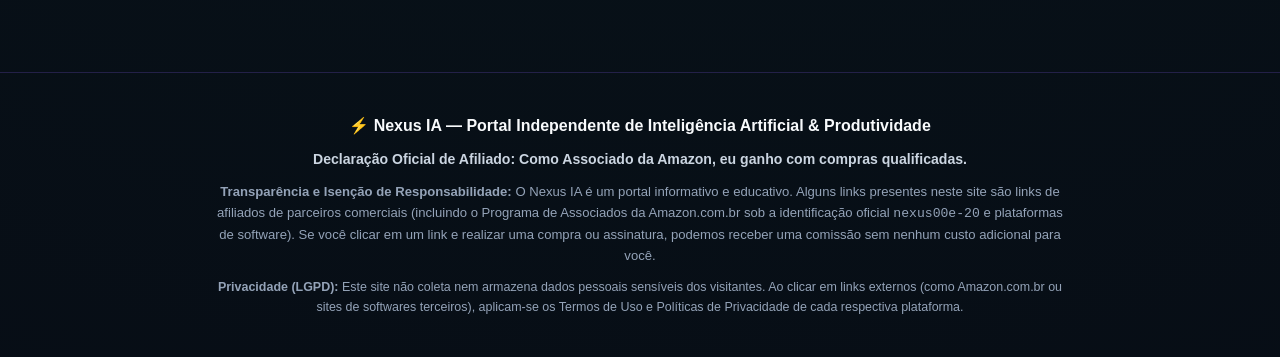
==== commit 209802c8: "Blindagem cibernetica: CSP estrita + Object.freeze anti-adulteracao de links" ====
--- a/index.html
+++ b/index.html
@@ -3,6 +3,9 @@
 <head>
   <meta charset="UTF-8" />
   <meta name="viewport" content="width=device-width, initial-scale=1.0" />
+  <meta http-equiv="X-Content-Type-Options" content="nosniff" />
+  <meta name="referrer" content="strict-origin-when-cross-origin" />
+  <meta http-equiv="Content-Security-Policy" content="default-src 'self'; script-src 'self'; style-src 'self' 'unsafe-inline' https://fonts.googleapis.com; font-src https://fonts.gstatic.com; img-src 'self' https://images.unsplash.com data:; connect-src 'self'; frame-ancestors 'none'; base-uri 'self'; form-action https://www.amazon.com.br;" />
   <title>Nexus IA — Central de Ferramentas de Inteligência Artificial & Produtividade</title>
   <meta name="description" content="Descubra as melhores ferramentas de Inteligência Artificial, gere Super Prompts profissionais gratuitamente e encontre os melhores equipamentos para Home Office." />
   <link rel="preconnect" href="https://fonts.googleapis.com">
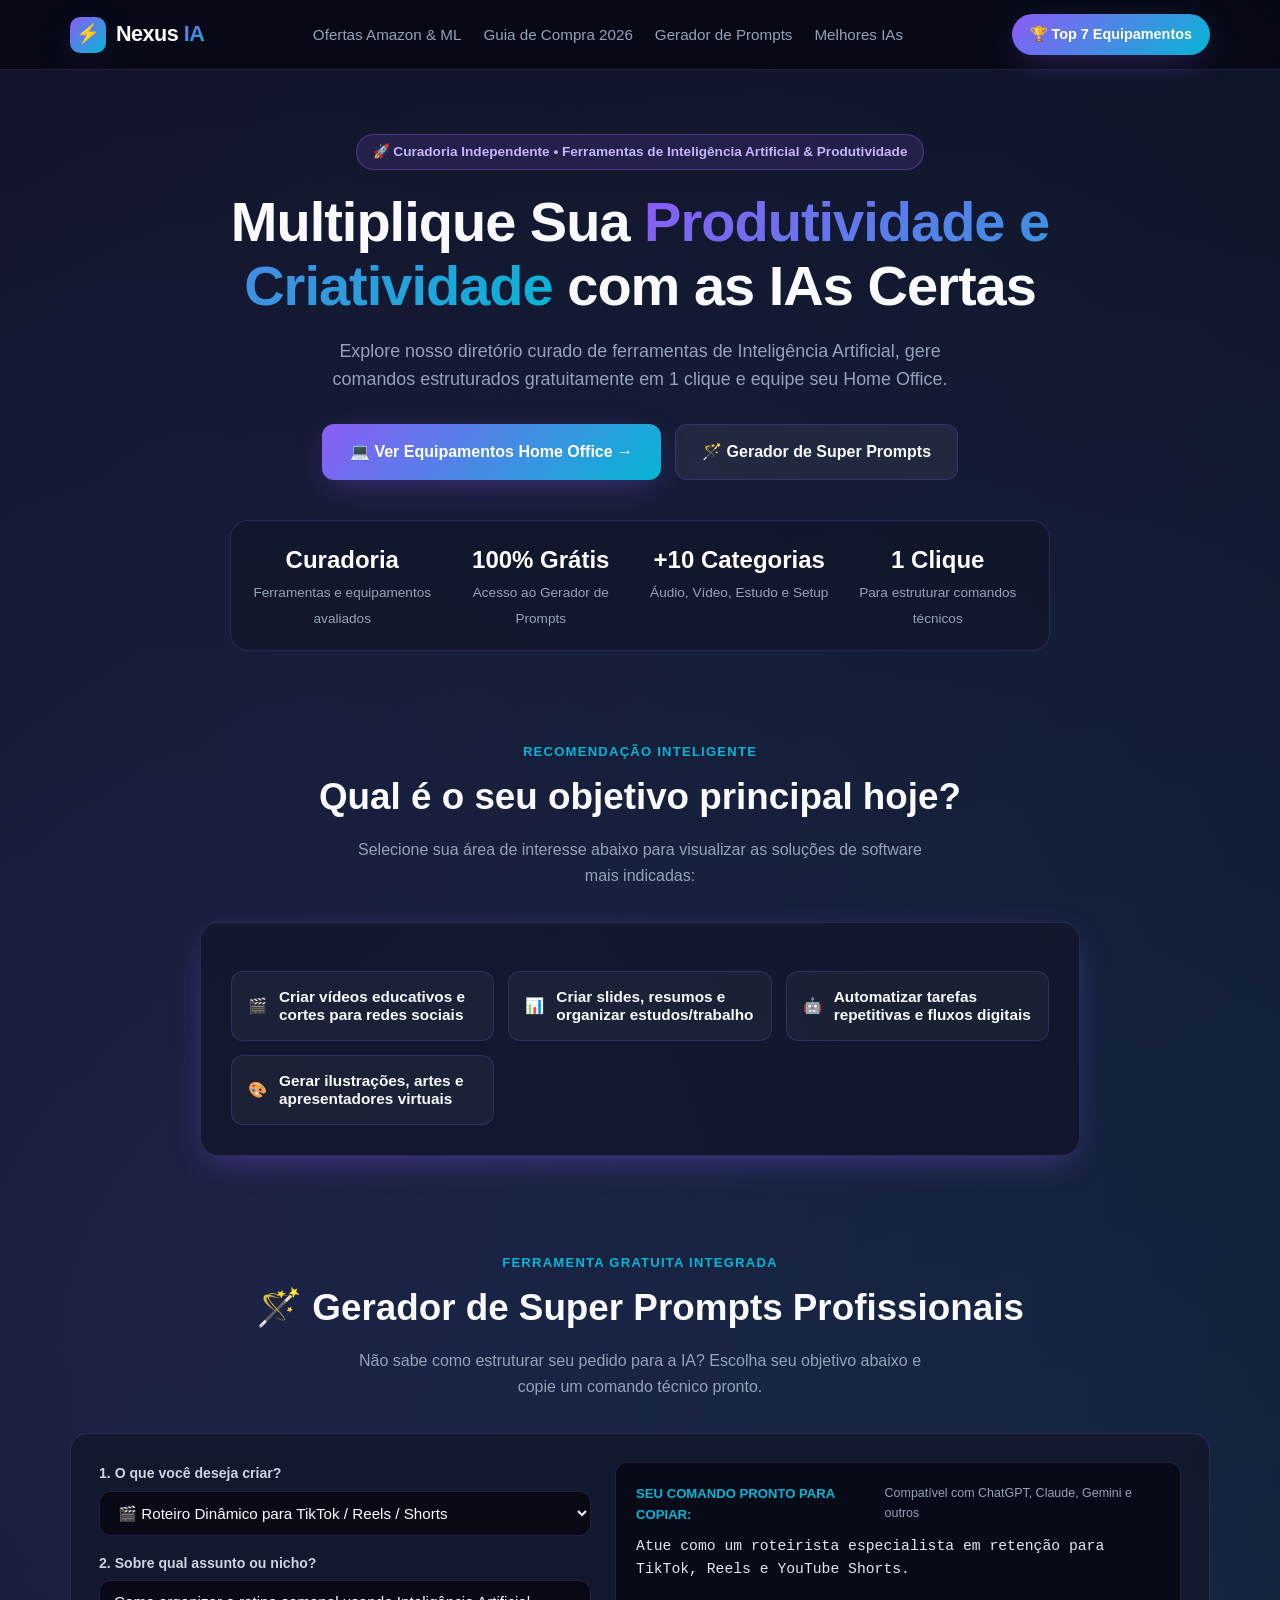
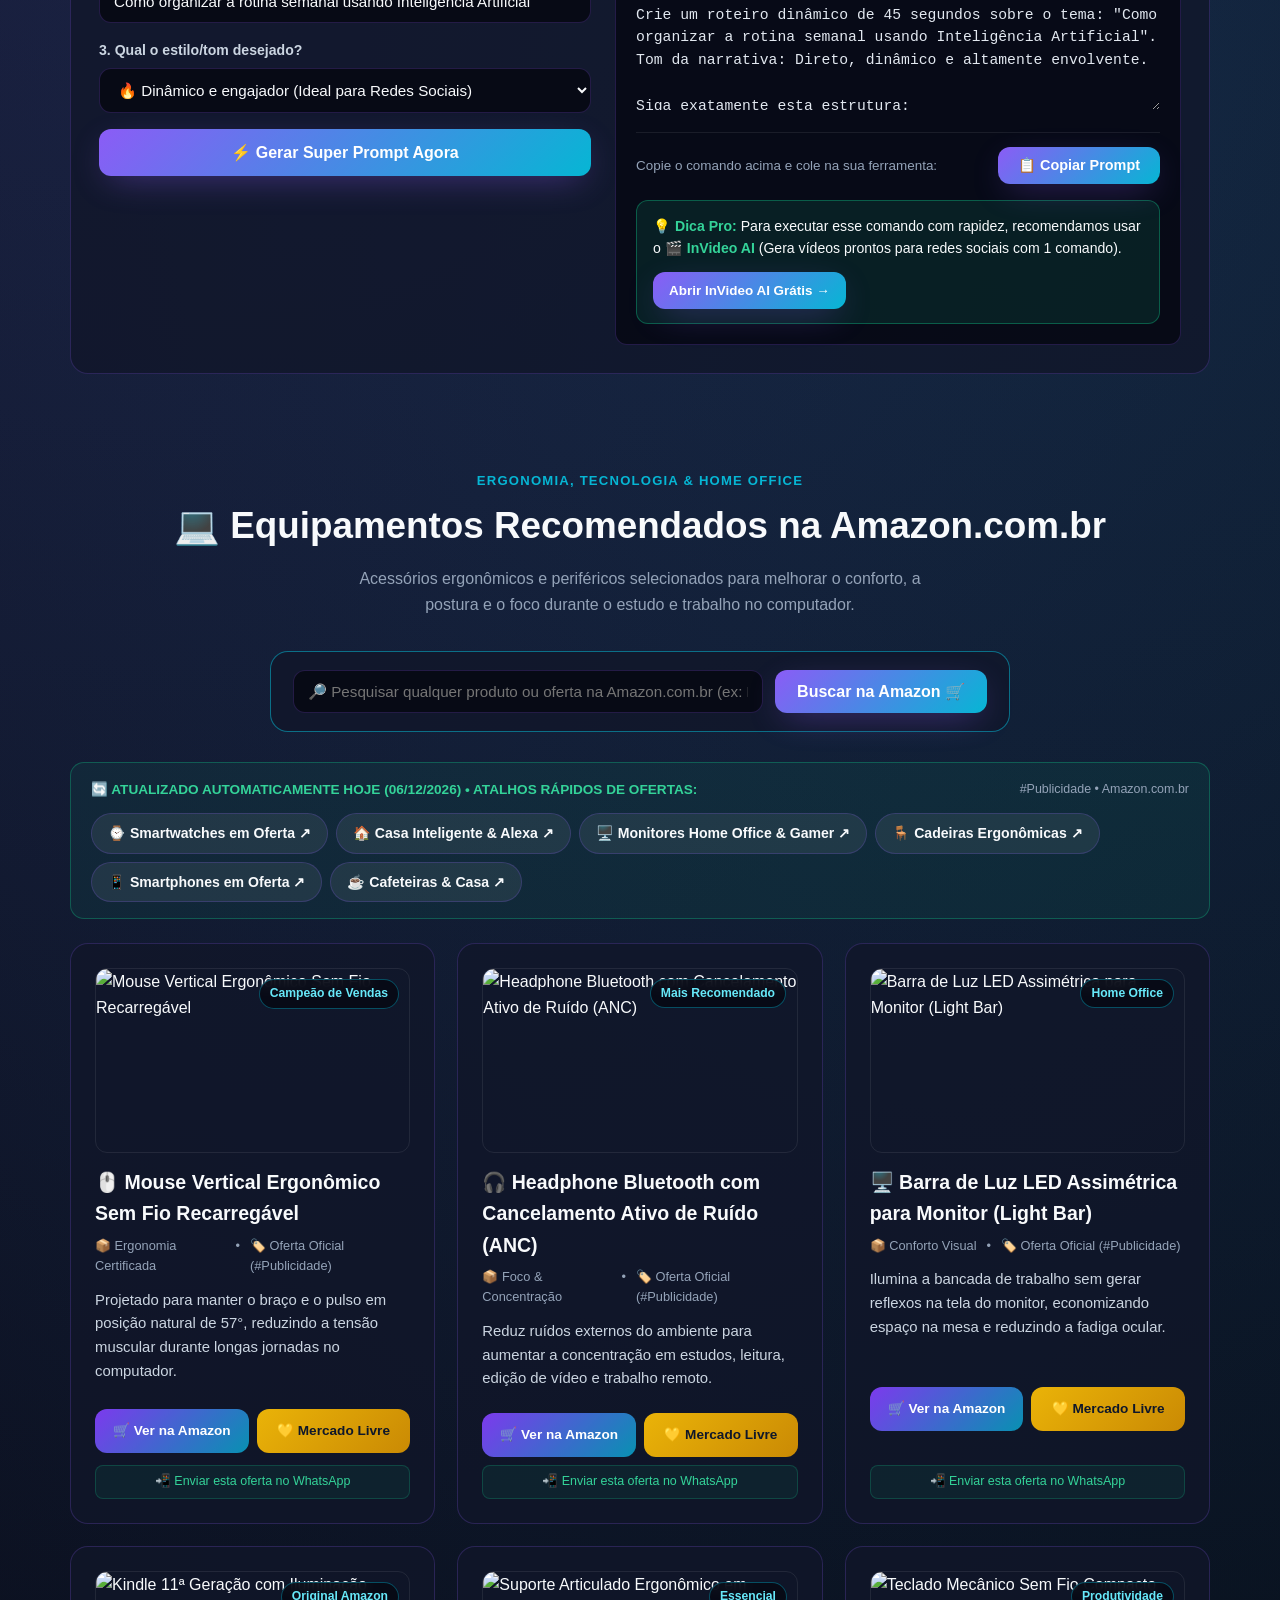
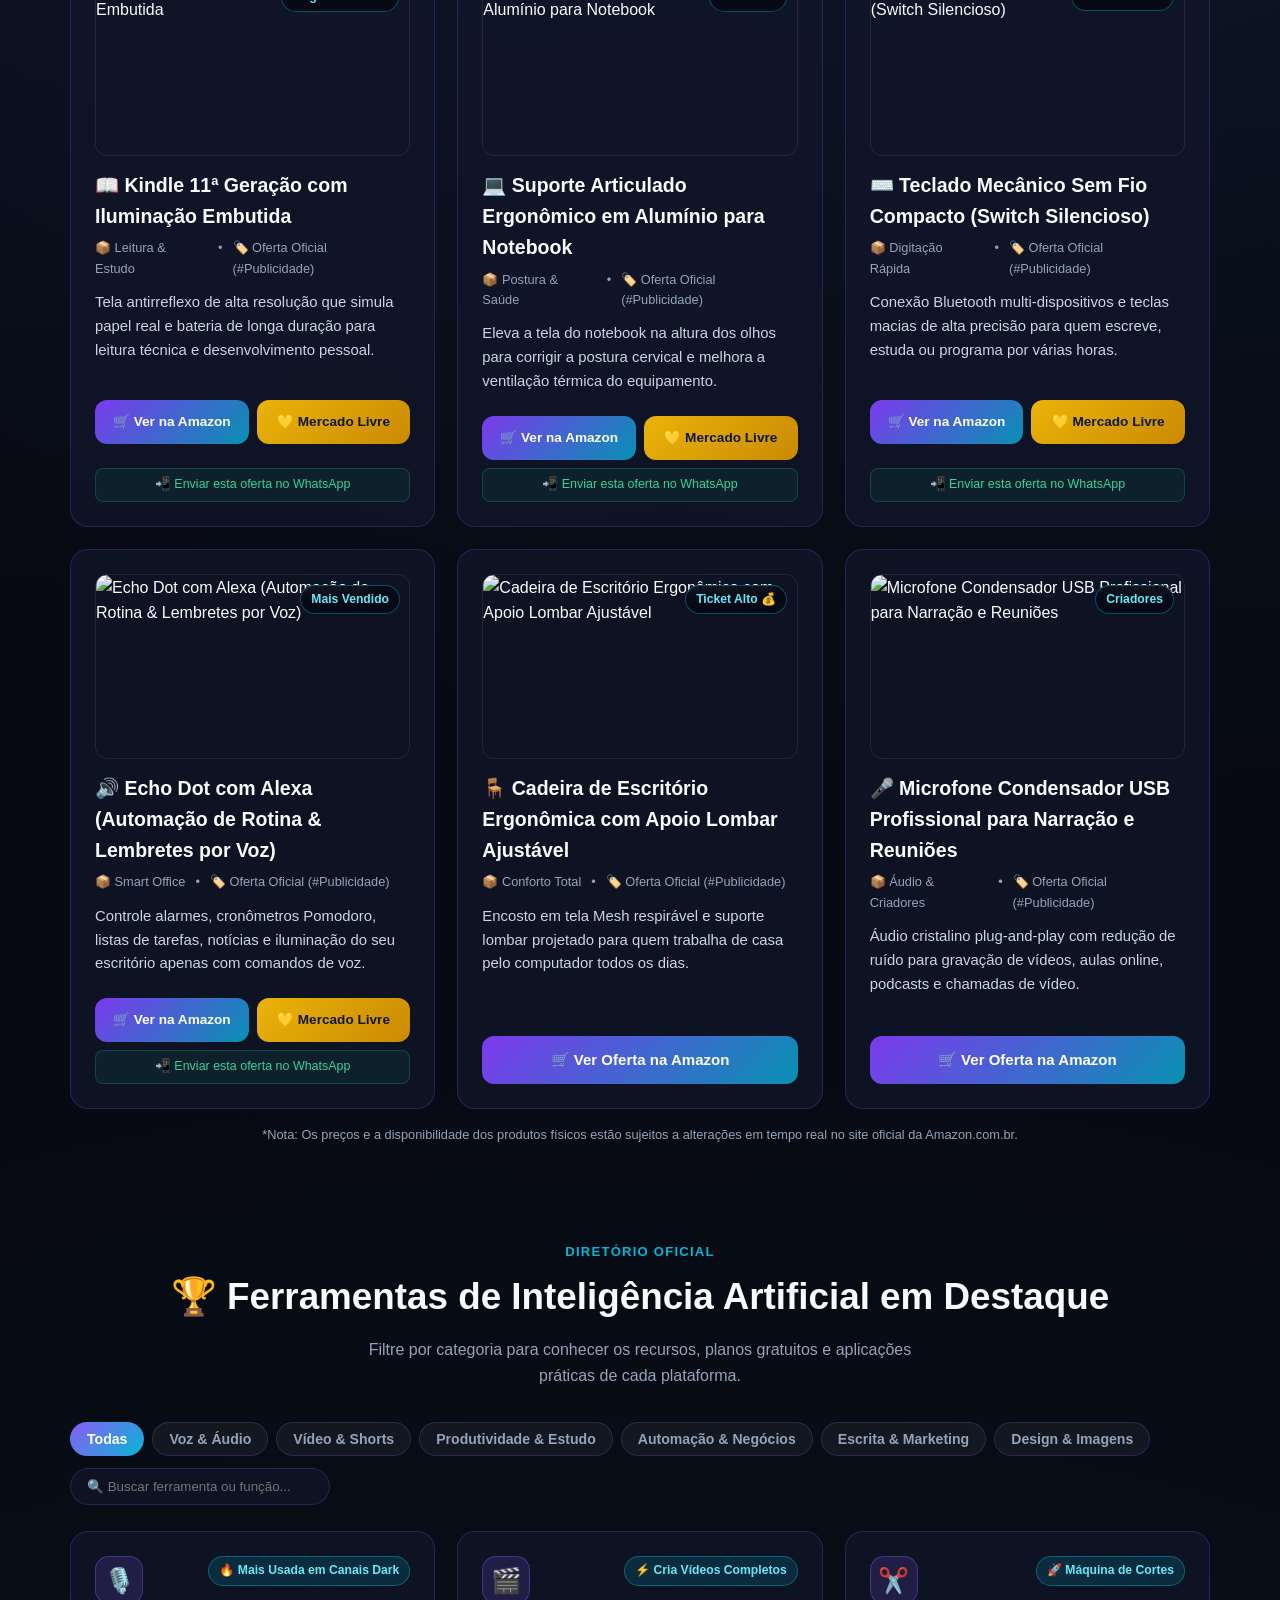
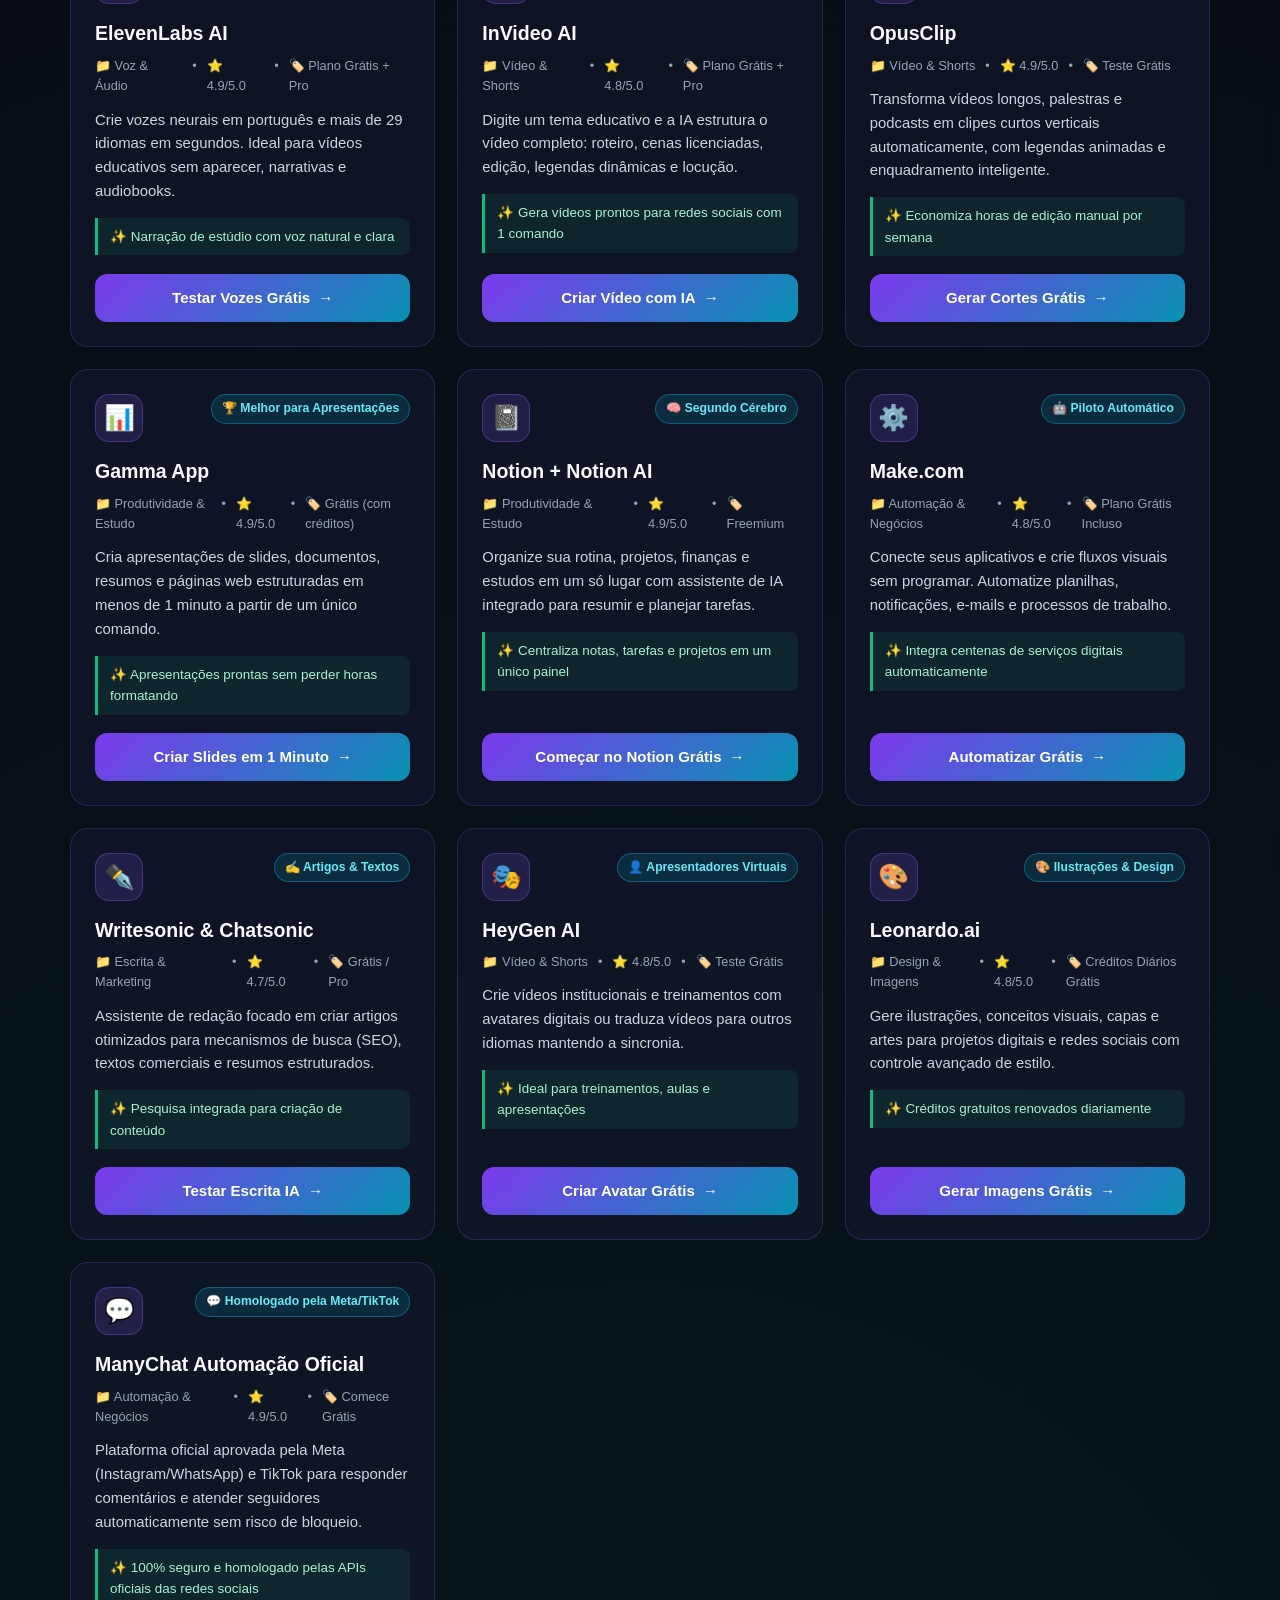
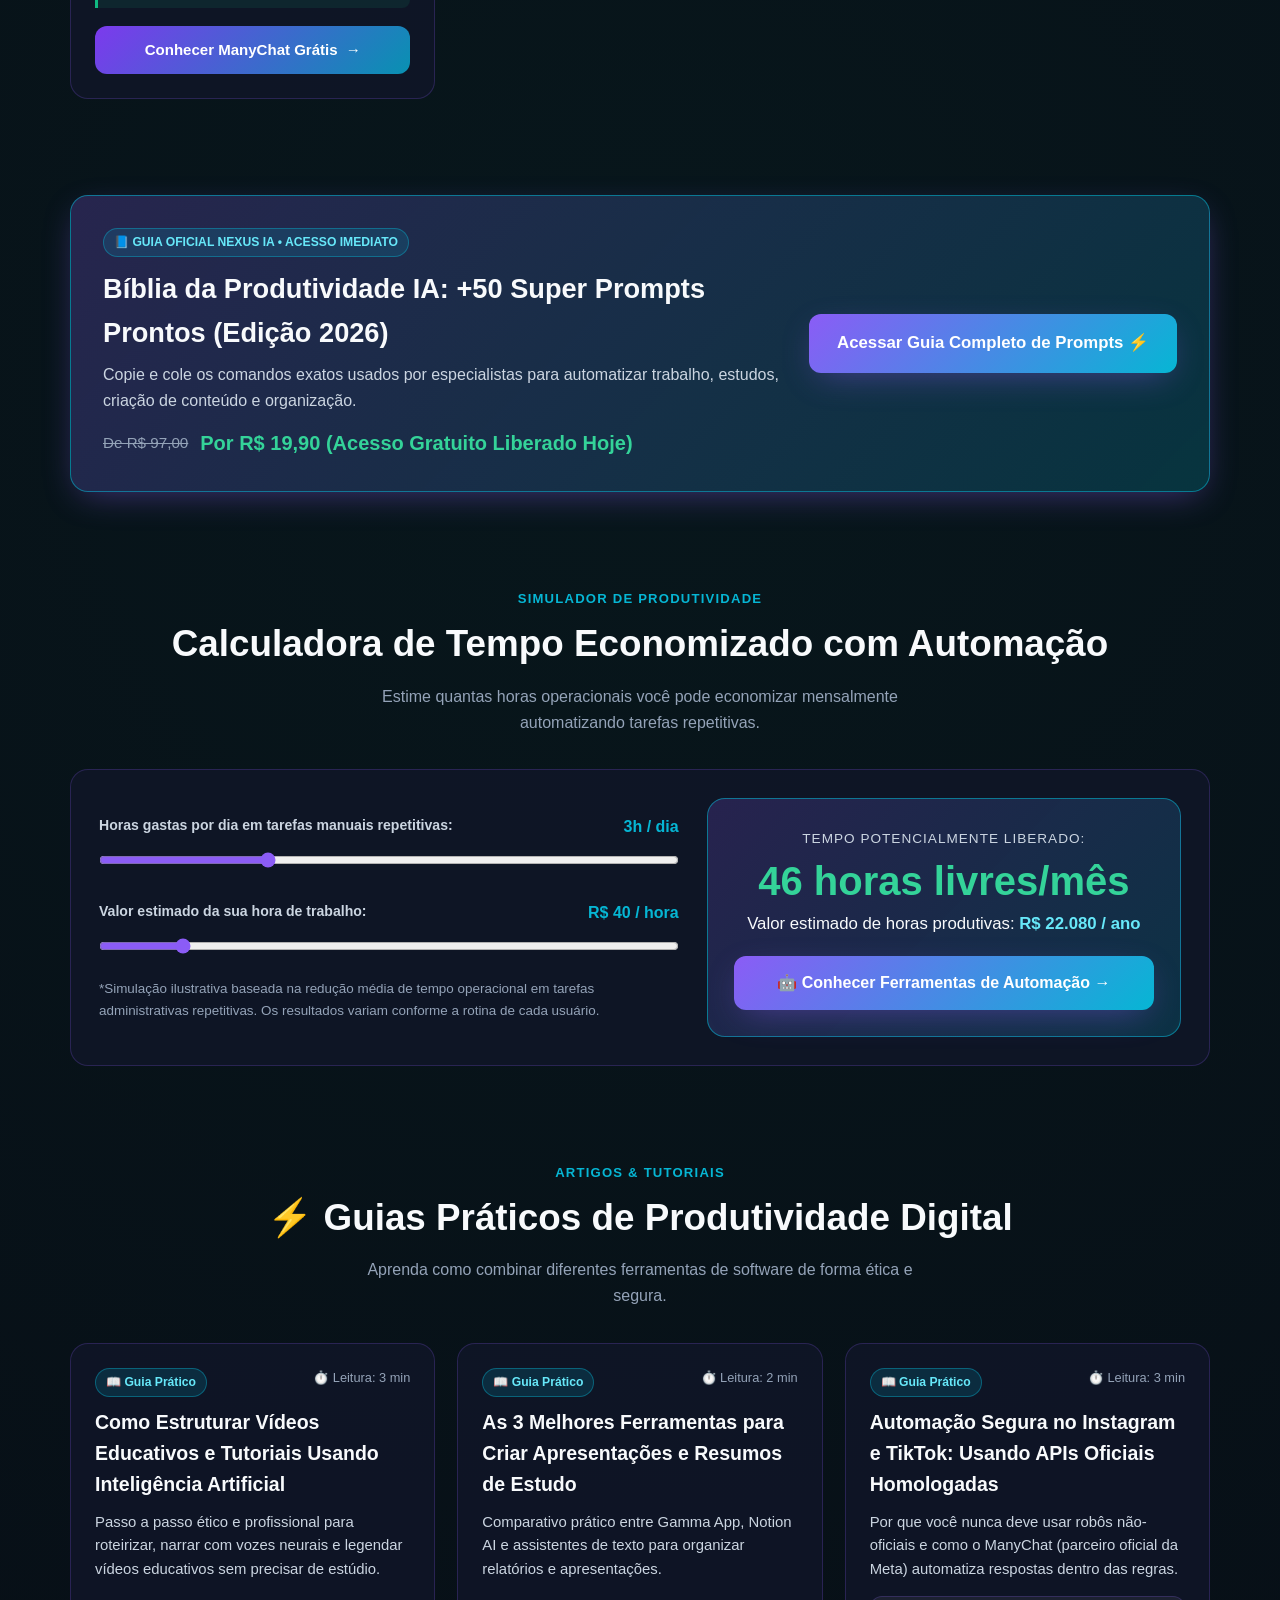
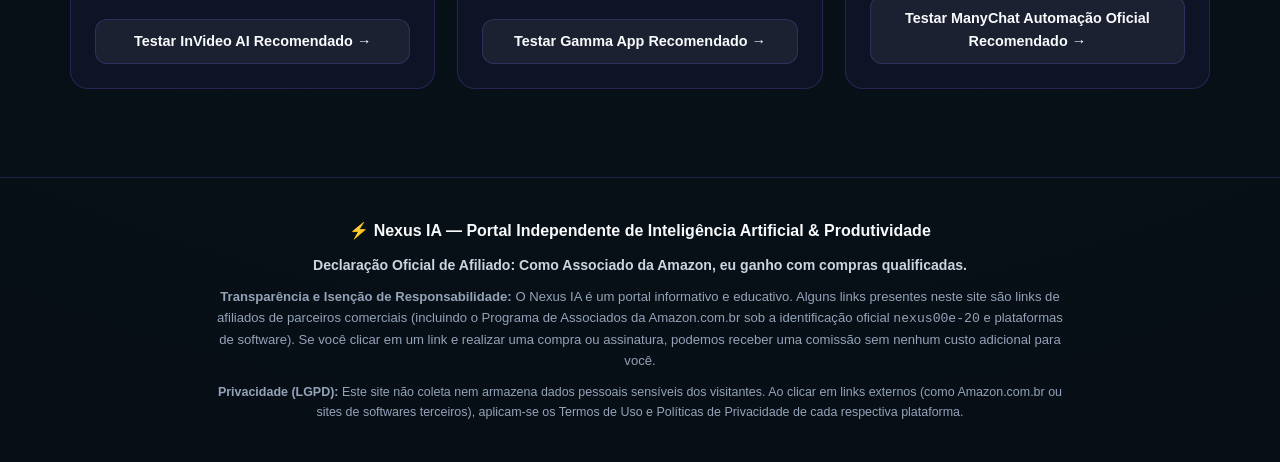
==== commit a8e337bf: "Publica Guia de Compra SEO (reviews-equipamentos.html) + Botao WhatsApp Viral" ====
--- a/index.html
+++ b/index.html
@@ -23,13 +23,12 @@
         <span>Nexus <span class="gradient-text">IA</span></span>
       </a>
       <ul class="nav-links">
-        <li><a href="#quiz">Descobrir IA</a></li>
+        <li><a href="#setup">Ofertas Amazon & ML</a></li>
+        <li><a href="reviews-equipamentos.html">Guia de Compra 2026</a></li>
         <li><a href="#gerador-prompts">Gerador de Prompts</a></li>
         <li><a href="#diretorio">Melhores IAs</a></li>
-        <li><a href="#setup">Setup & Ofertas Amazon</a></li>
-        <li><a href="#calculadora">Calculadora</a></li>
       </ul>
-      <a href="#setup" class="btn-nav">🛒 Ofertas Tech Amazon</a>
+      <a href="reviews-equipamentos.html" class="btn-nav">🏆 Top 7 Equipamentos</a>
     </div>
   </header>
 
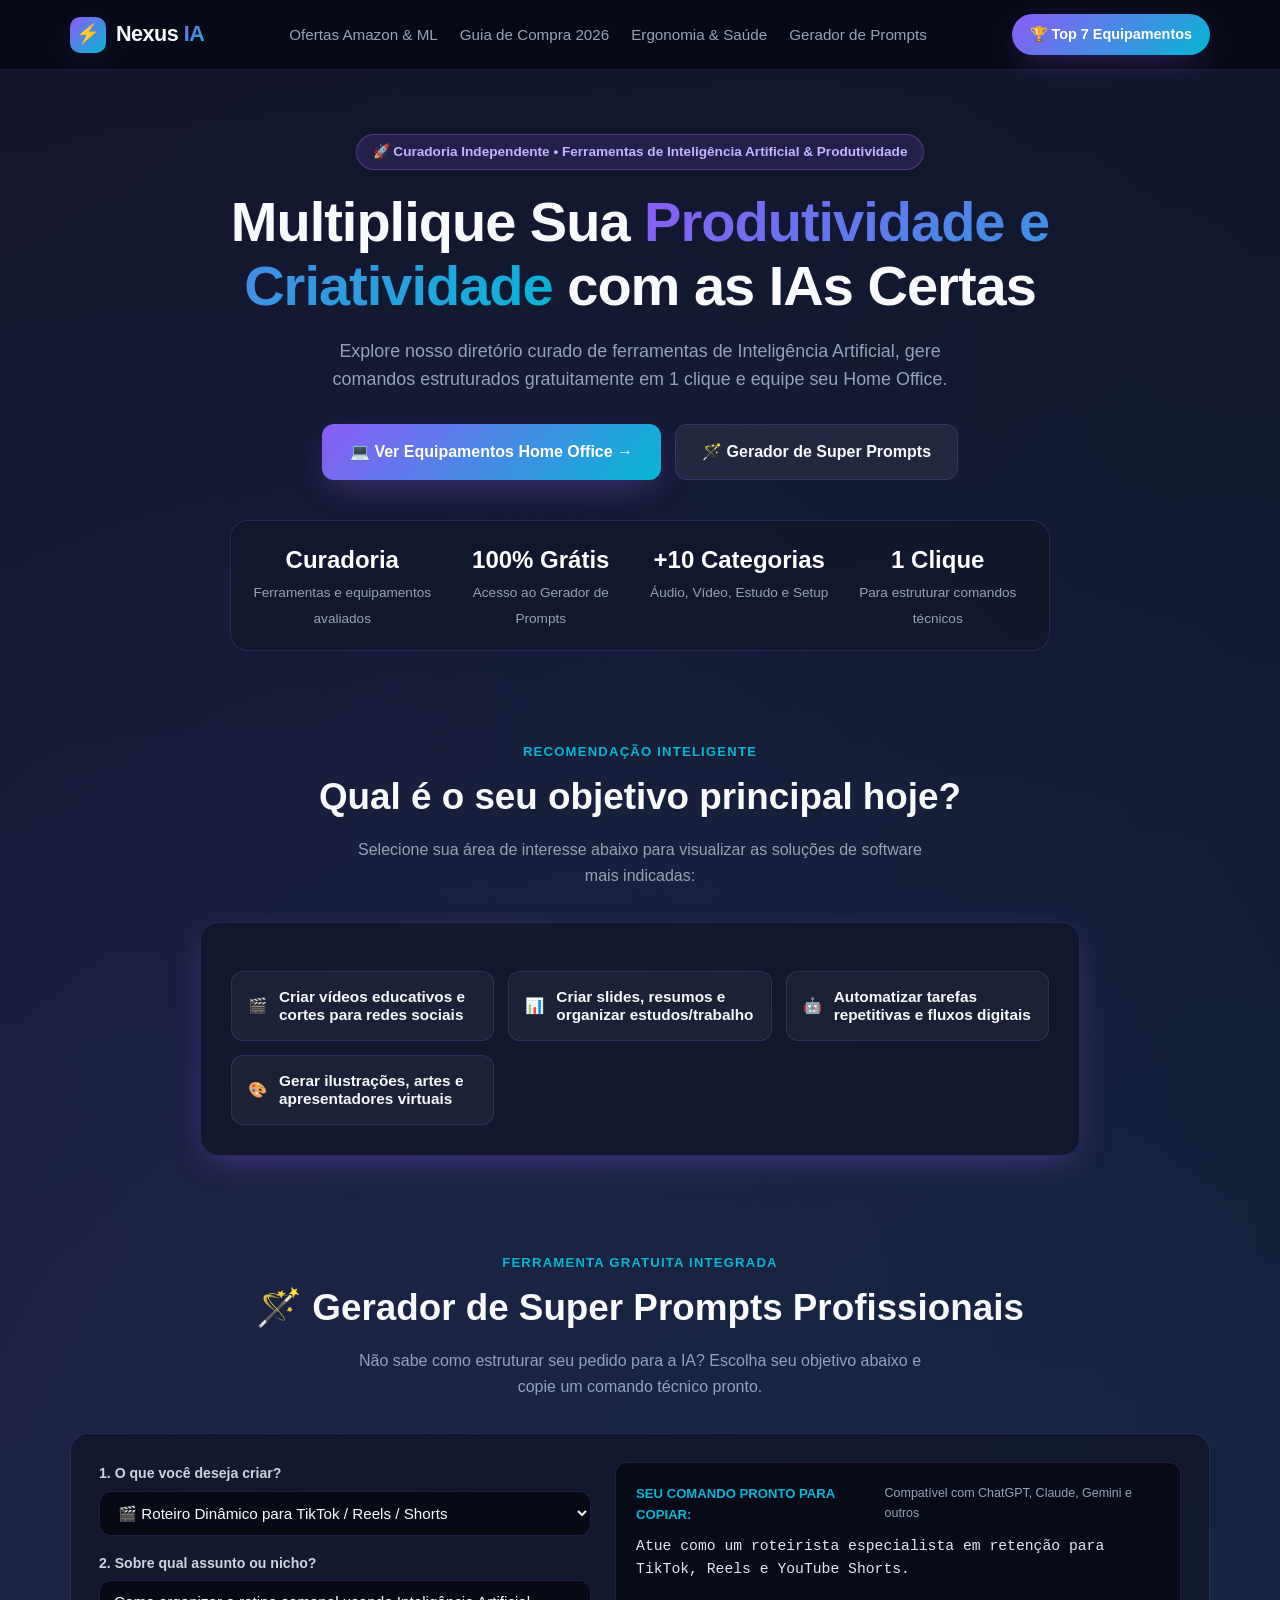
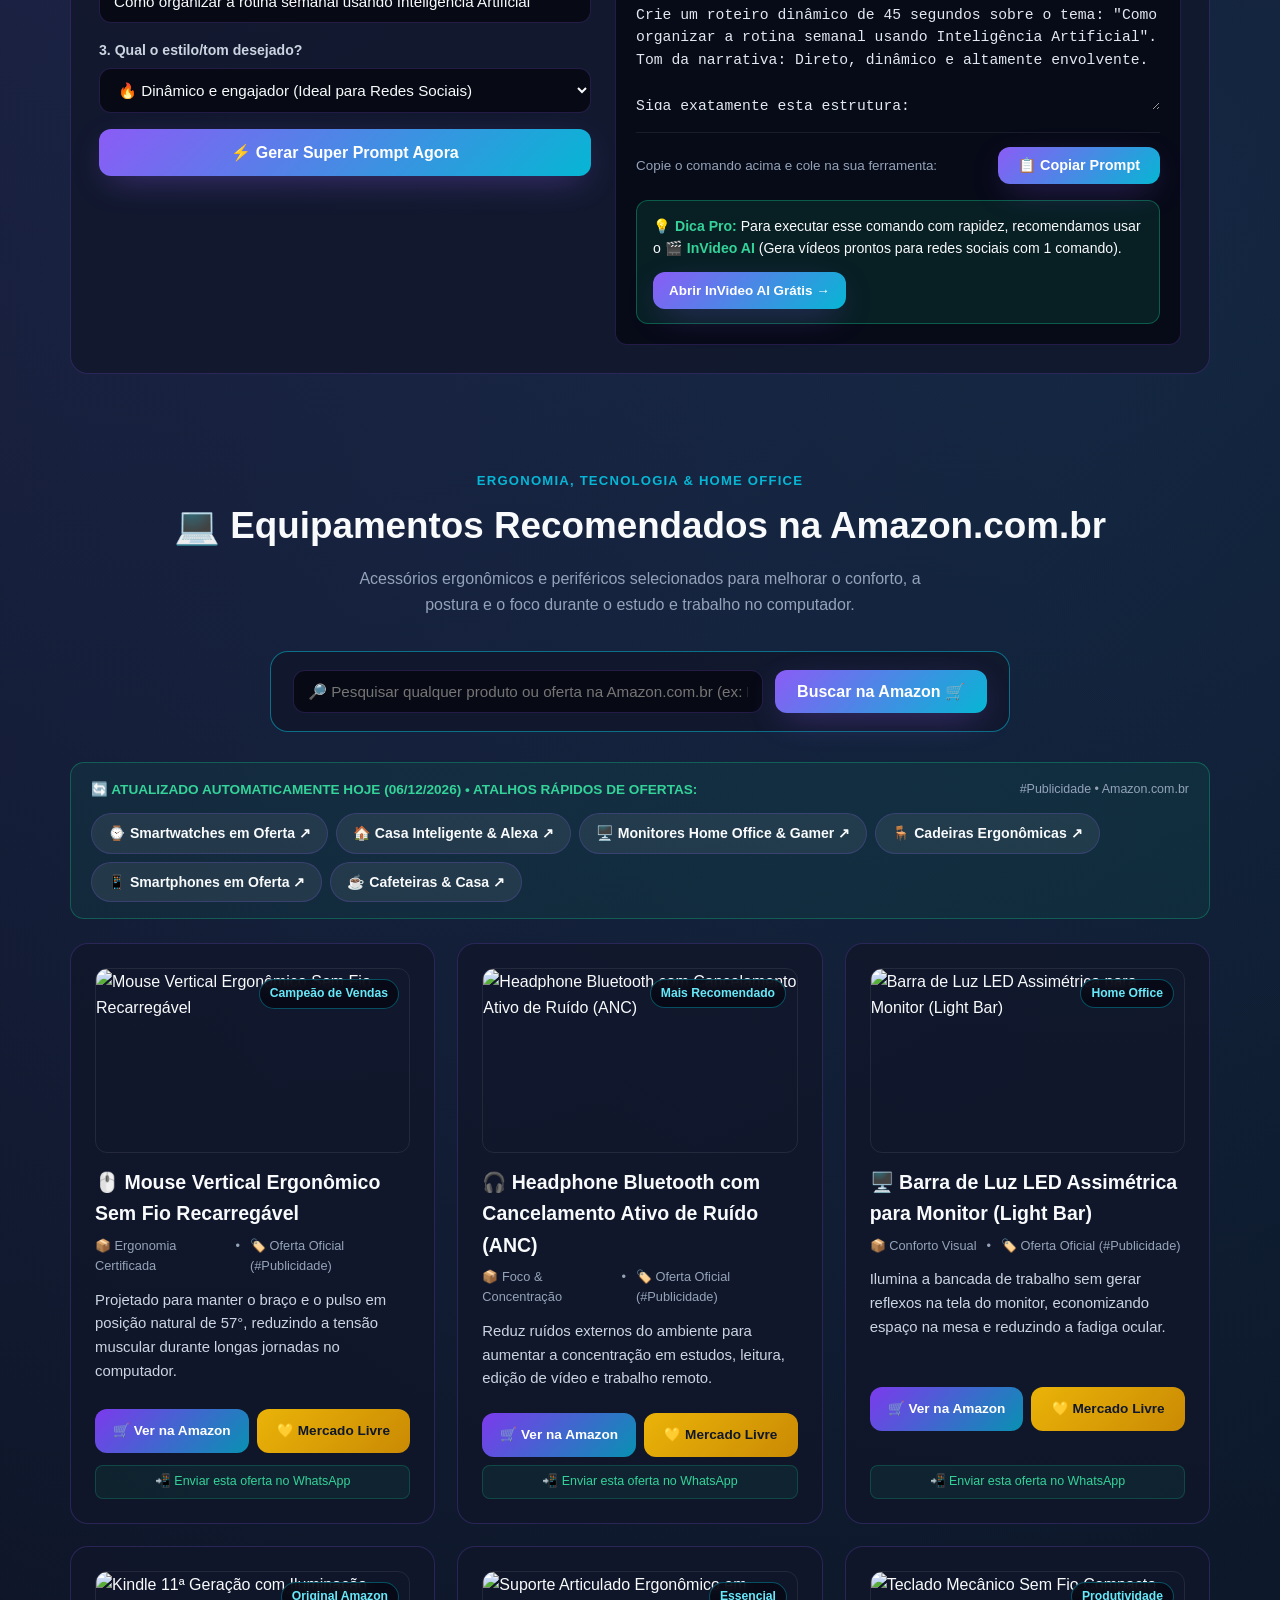
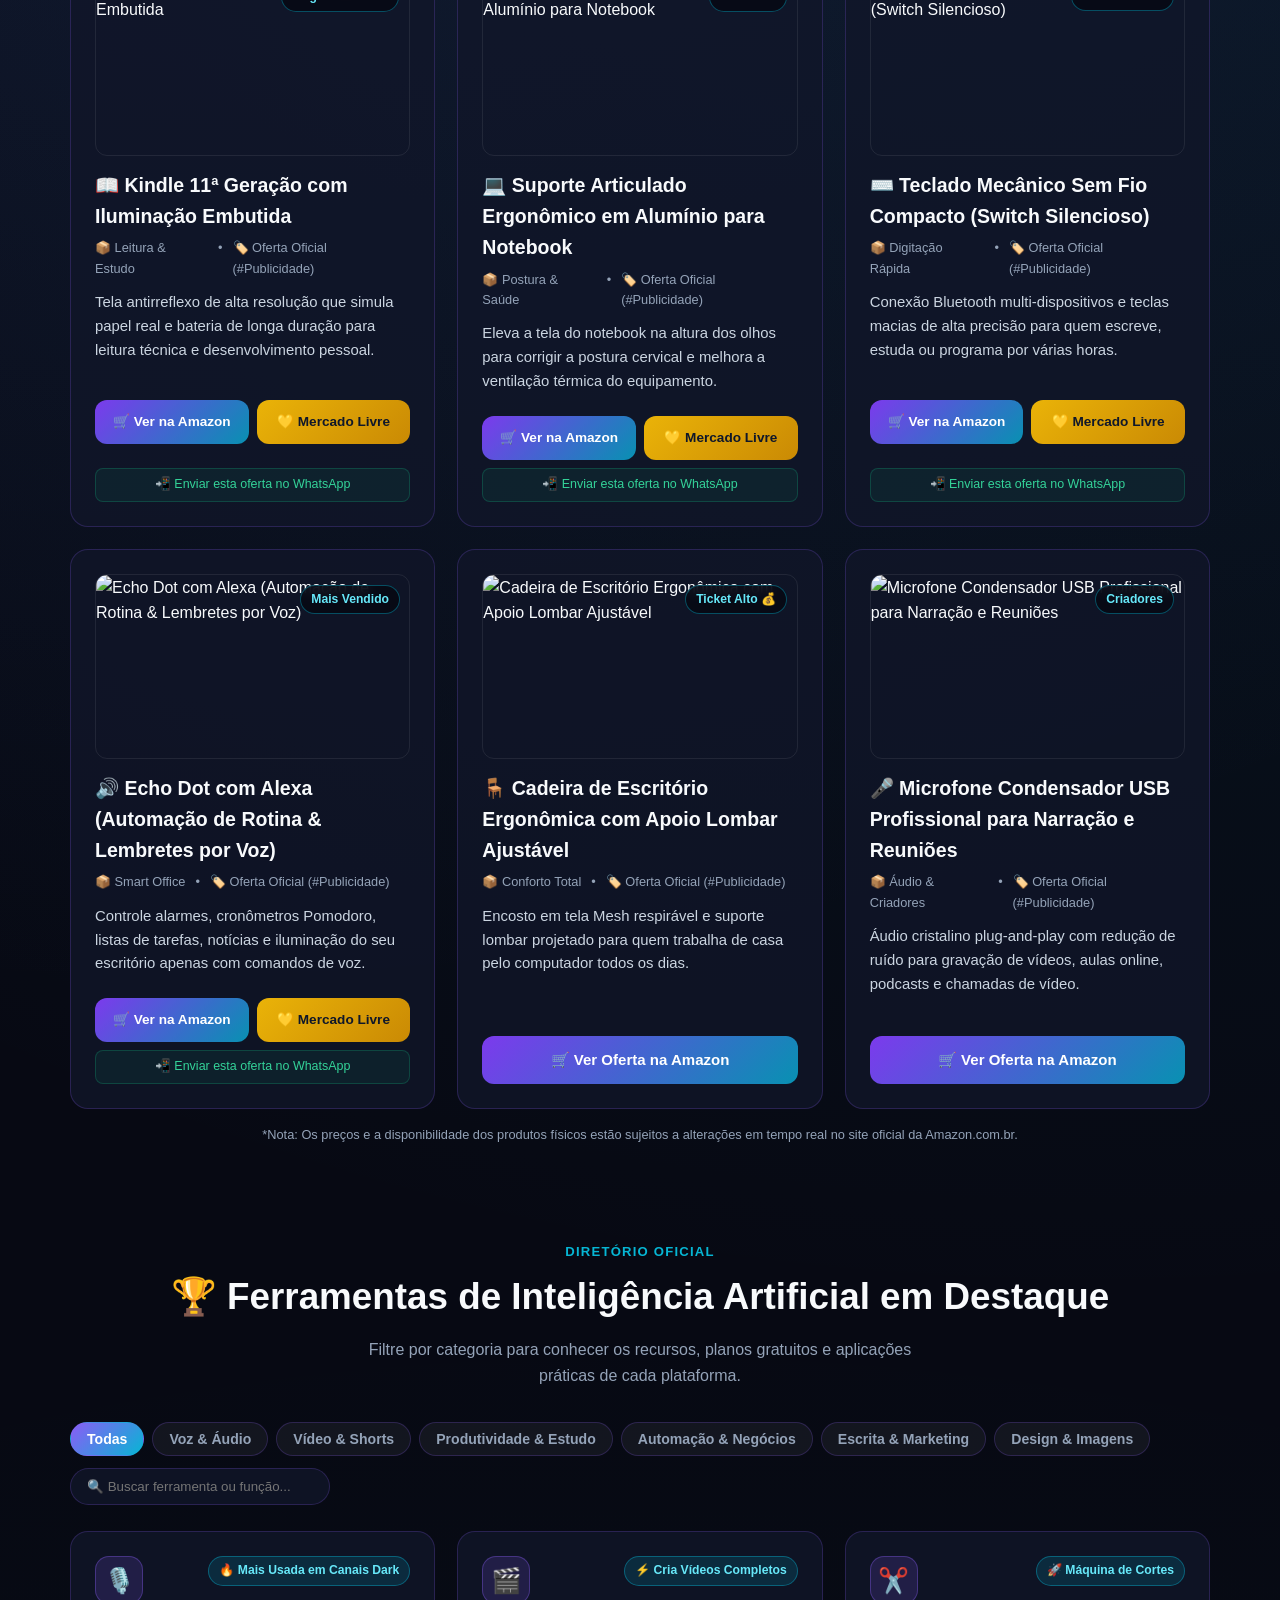
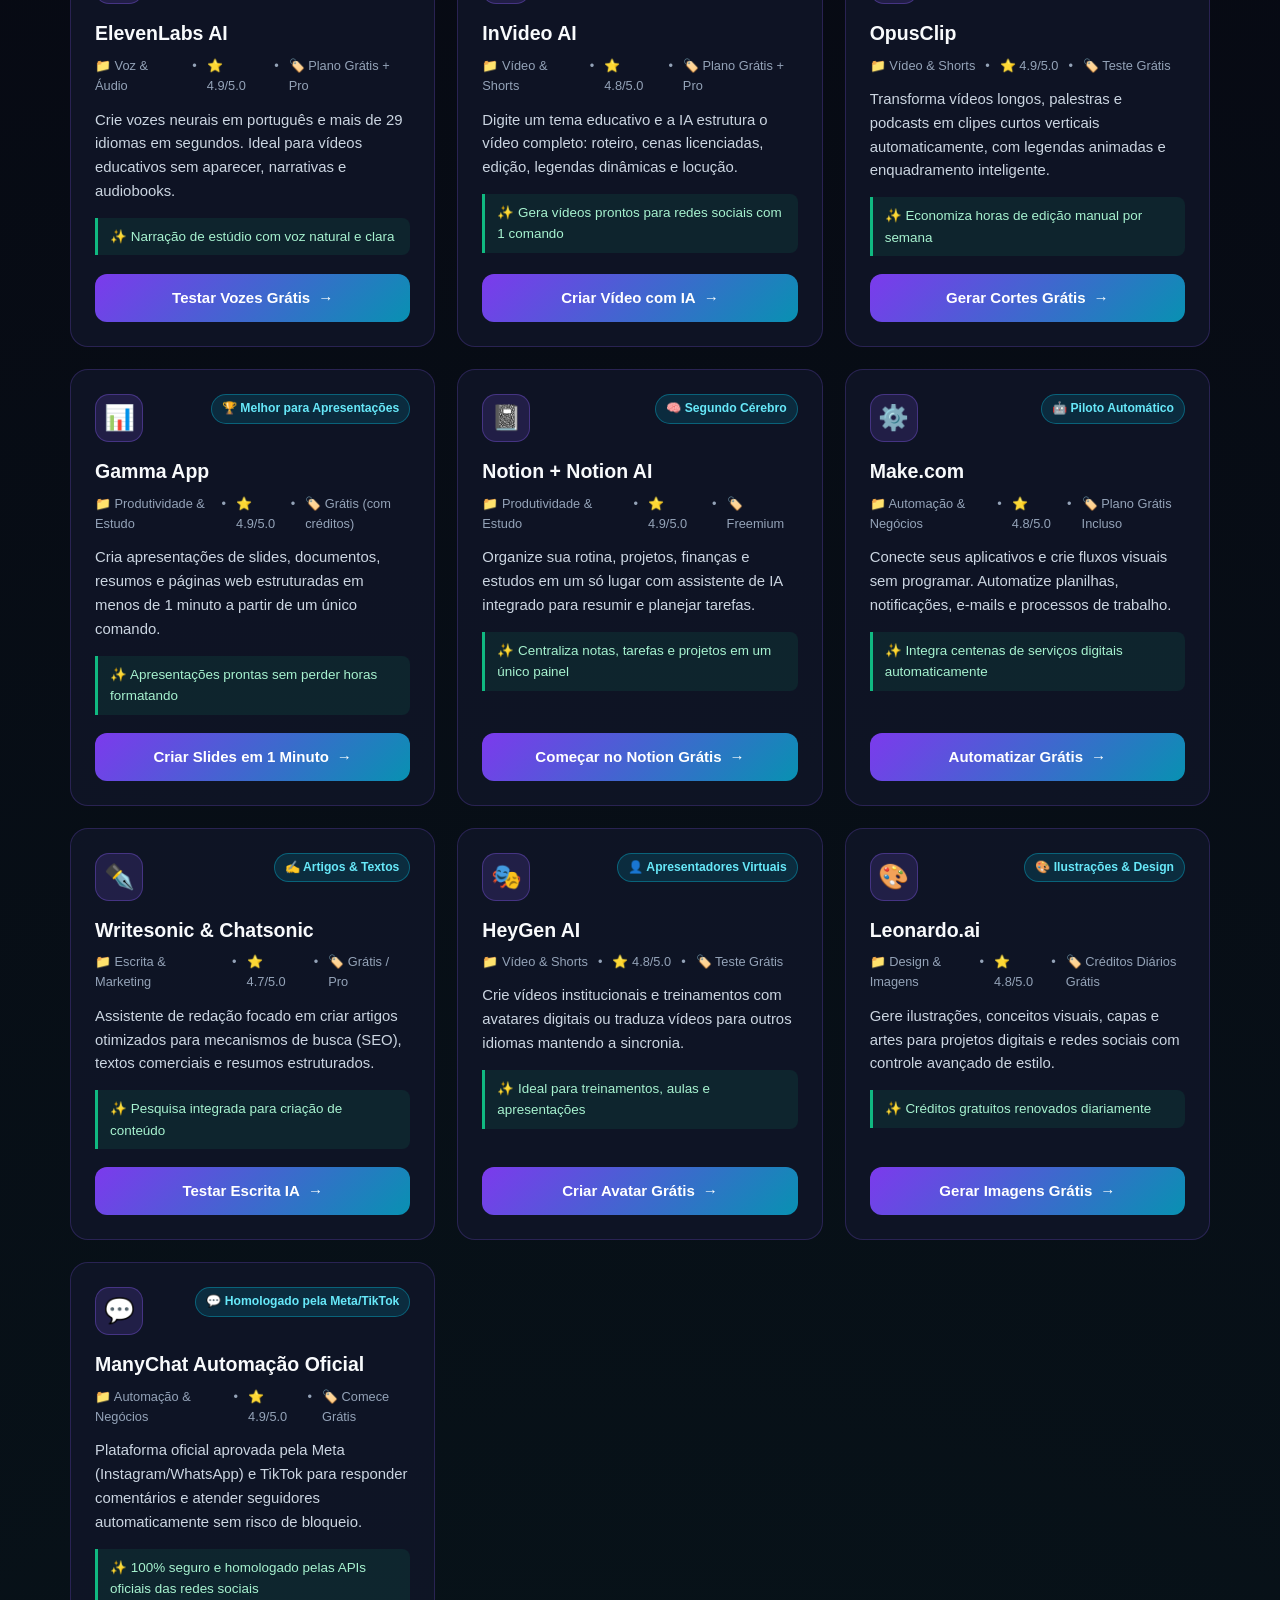
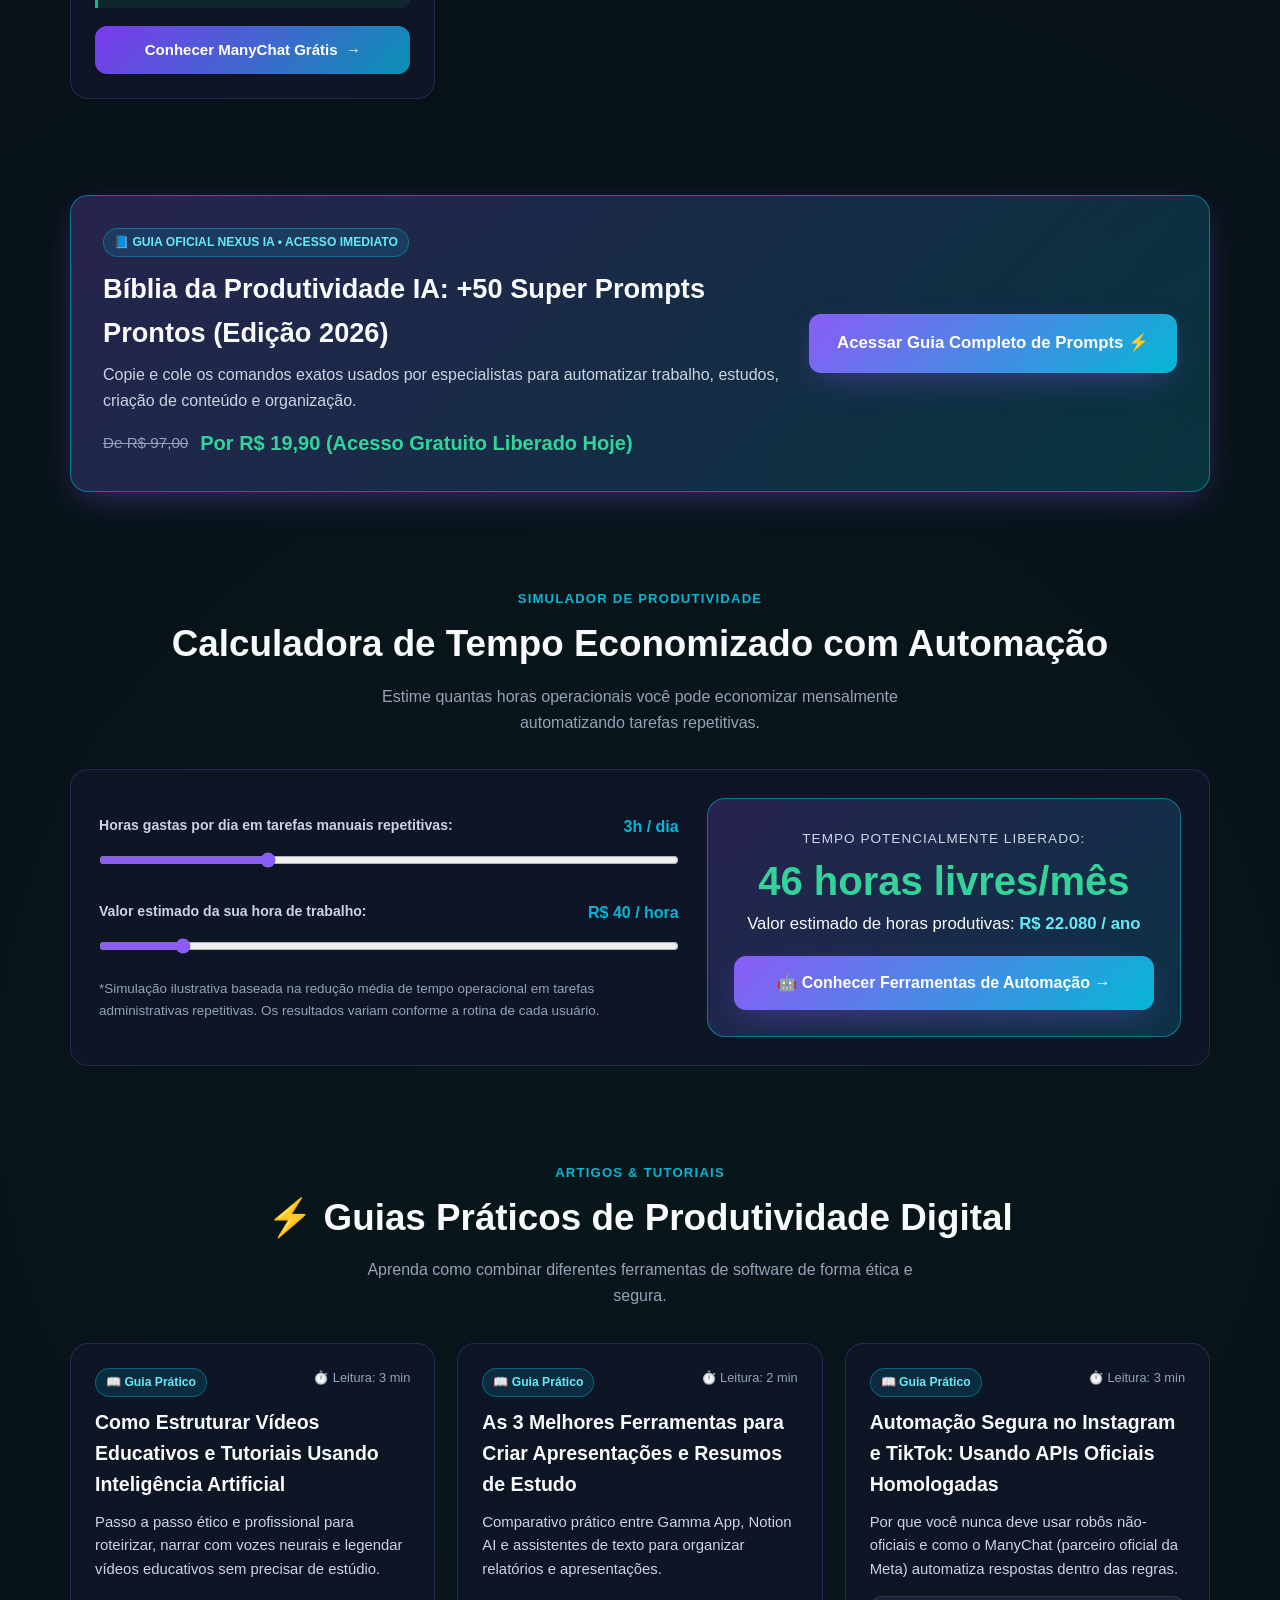
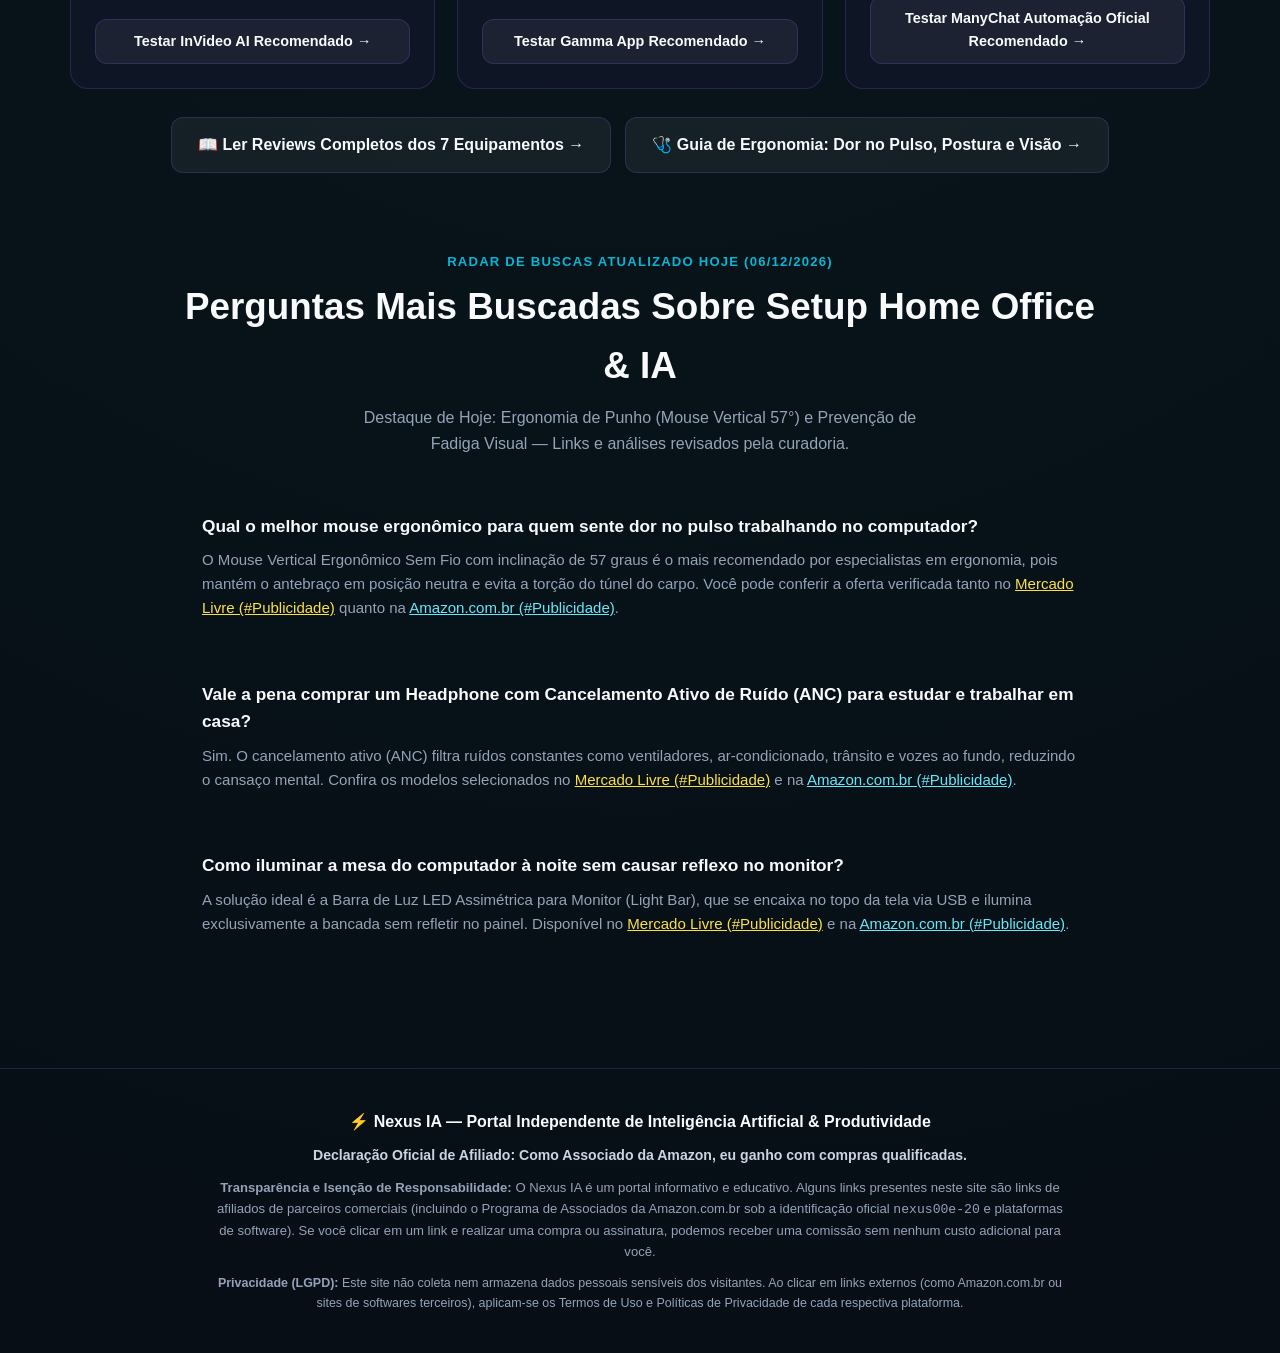
==== commit 64744727: "feat(seo): guia de ergonomia long-tail, FAQPage schema, IndexNow e automacao diaria" ====
--- a/index.html
+++ b/index.html
@@ -6,8 +6,14 @@
   <meta http-equiv="X-Content-Type-Options" content="nosniff" />
   <meta name="referrer" content="strict-origin-when-cross-origin" />
   <meta http-equiv="Content-Security-Policy" content="default-src 'self'; script-src 'self'; style-src 'self' 'unsafe-inline' https://fonts.googleapis.com; font-src https://fonts.gstatic.com; img-src 'self' https://images.unsplash.com data:; connect-src 'self'; frame-ancestors 'none'; base-uri 'self'; form-action https://www.amazon.com.br;" />
-  <title>Nexus IA — Central de Ferramentas de Inteligência Artificial & Produtividade</title>
-  <meta name="description" content="Descubra as melhores ferramentas de Inteligência Artificial, gere Super Prompts profissionais gratuitamente e encontre os melhores equipamentos para Home Office." />
+  <title>Nexus IA — Central de Ferramentas de Inteligência Artificial & Setup Home Office 2026</title>
+  <meta name="description" content="Descubra as melhores ferramentas de Inteligência Artificial, gere Super Prompts profissionais gratuitamente e encontre os melhores equipamentos ergonômicos para Home Office na Amazon e Mercado Livre." />
+  <meta name="robots" content="index, follow, max-image-preview:large" />
+  <link rel="canonical" href="https://felipe-omena.github.io/nexus-ia/" />
+  <meta property="og:type" content="website" />
+  <meta property="og:title" content="Nexus IA — Ferramentas de IA, Prompts Grátis & Guia de Setup Home Office 2026" />
+  <meta property="og:description" content="Curadoria diária de equipamentos ergonômicos para Home Office, ferramentas de Inteligência Artificial e Gerador de Super Prompts gratuito." />
+  <meta property="og:url" content="https://felipe-omena.github.io/nexus-ia/" />
   <link rel="preconnect" href="https://fonts.googleapis.com">
   <link rel="preconnect" href="https://fonts.gstatic.com" crossorigin>
   <link href="https://fonts.googleapis.com/css2?family=Inter:wght@400;500;600;700;800&display=swap" rel="stylesheet">
@@ -25,8 +31,8 @@
       <ul class="nav-links">
         <li><a href="#setup">Ofertas Amazon & ML</a></li>
         <li><a href="reviews-equipamentos.html">Guia de Compra 2026</a></li>
+        <li><a href="melhores-equipamentos-home-office.html">Ergonomia & Saúde</a></li>
         <li><a href="#gerador-prompts">Gerador de Prompts</a></li>
-        <li><a href="#diretorio">Melhores IAs</a></li>
       </ul>
       <a href="reviews-equipamentos.html" class="btn-nav">🏆 Top 7 Equipamentos</a>
     </div>
@@ -296,6 +302,50 @@
         <p>Aprenda como combinar diferentes ferramentas de software de forma ética e segura.</p>
       </div>
       <div id="seo-guides-grid" class="cards-grid"></div>
+      <div style="margin-top: 28px; display: flex; flex-wrap: wrap; gap: 14px; justify-content: center;">
+        <a href="reviews-equipamentos.html" class="btn-secondary">📖 Ler Reviews Completos dos 7 Equipamentos →</a>
+        <a href="melhores-equipamentos-home-office.html" class="btn-secondary">🩺 Guia de Ergonomia: Dor no Pulso, Postura e Visão →</a>
+      </div>
+    </div>
+  </section>
+
+  <!-- Boletim Diário de SEO & Perguntas Frequentes (Schema.org/FAQPage para Google Rich Snippets) -->
+  <section id="faq-seo" style="padding: 30px 0 70px;" itemscope itemtype="https://schema.org/FAQPage">
+    <div class="container" style="max-width: 960px;">
+      <div class="section-header">
+        <span class="section-tag" id="daily-seo-badge">RADAR DE TENDÊNCIAS ATUALIZADO DIARIAMENTE</span>
+        <h2>Perguntas Mais Buscadas Sobre Setup Home Office & IA</h2>
+        <p id="daily-seo-summary">Respostas rápidas e diretas atualizadas pela nossa curadoria para ajudar na sua decisão de compra.</p>
+      </div>
+
+      <div style="display: flex; flex-direction: column; gap: 16px;">
+        <div class="card" style="padding: 22px;" itemscope itemprop="mainEntity" itemtype="https://schema.org/Question">
+          <h3 itemprop="name" style="font-size: 1.08rem; margin-bottom: 8px; color: #f8fafc;">Qual o melhor mouse ergonômico para quem sente dor no pulso trabalhando no computador?</h3>
+          <div itemscope itemprop="acceptedAnswer" itemtype="https://schema.org/Answer">
+            <p itemprop="text" style="color: #94a3b8; font-size: 0.94rem; margin: 0;">
+              O Mouse Vertical Ergonômico Sem Fio com inclinação de 57 graus é o mais recomendado por especialistas em ergonomia, pois mantém o antebraço em posição neutra e evita a torção do túnel do carpo. Você pode conferir a oferta verificada tanto no <a href="https://meli.la/2FfFjJo" target="_blank" rel="noopener noreferrer sponsored" style="color: #fde047; text-decoration: underline;">Mercado Livre (#Publicidade)</a> quanto na <a href="https://www.amazon.com.br/s?k=mouse+vertical+ergonomico+sem+fio&tag=nexus00e-20" target="_blank" rel="noopener noreferrer sponsored" style="color: #67e8f9; text-decoration: underline;">Amazon.com.br (#Publicidade)</a>.
+            </p>
+          </div>
+        </div>
+
+        <div class="card" style="padding: 22px;" itemscope itemprop="mainEntity" itemtype="https://schema.org/Question">
+          <h3 itemprop="name" style="font-size: 1.08rem; margin-bottom: 8px; color: #f8fafc;">Vale a pena comprar um Headphone com Cancelamento Ativo de Ruído (ANC) para estudar e trabalhar em casa?</h3>
+          <div itemscope itemprop="acceptedAnswer" itemtype="https://schema.org/Answer">
+            <p itemprop="text" style="color: #94a3b8; font-size: 0.94rem; margin: 0;">
+              Sim. O cancelamento ativo (ANC) filtra ruídos constantes como ventiladores, ar-condicionado, trânsito e vozes ao fundo, reduzindo o cansaço mental. Confira os modelos selecionados no <a href="https://meli.la/27VaWsg" target="_blank" rel="noopener noreferrer sponsored" style="color: #fde047; text-decoration: underline;">Mercado Livre (#Publicidade)</a> e na <a href="https://www.amazon.com.br/s?k=headphone+bluetooth+cancelamento+de+ruido+anc&tag=nexus00e-20" target="_blank" rel="noopener noreferrer sponsored" style="color: #67e8f9; text-decoration: underline;">Amazon.com.br (#Publicidade)</a>.
+            </p>
+          </div>
+        </div>
+
+        <div class="card" style="padding: 22px;" itemscope itemprop="mainEntity" itemtype="https://schema.org/Question">
+          <h3 itemprop="name" style="font-size: 1.08rem; margin-bottom: 8px; color: #f8fafc;">Como iluminar a mesa do computador à noite sem causar reflexo no monitor?</h3>
+          <div itemscope itemprop="acceptedAnswer" itemtype="https://schema.org/Answer">
+            <p itemprop="text" style="color: #94a3b8; font-size: 0.94rem; margin: 0;">
+              A solução ideal é a Barra de Luz LED Assimétrica para Monitor (Light Bar), que se encaixa no topo da tela via USB e ilumina exclusivamente a bancada sem refletir no painel. Disponível no <a href="https://meli.la/14pbi6E" target="_blank" rel="noopener noreferrer sponsored" style="color: #fde047; text-decoration: underline;">Mercado Livre (#Publicidade)</a> e na <a href="https://www.amazon.com.br/s?k=light+bar+monitor+led&tag=nexus00e-20" target="_blank" rel="noopener noreferrer sponsored" style="color: #67e8f9; text-decoration: underline;">Amazon.com.br (#Publicidade)</a>.
+            </p>
+          </div>
+        </div>
+      </div>
     </div>
   </section>
 
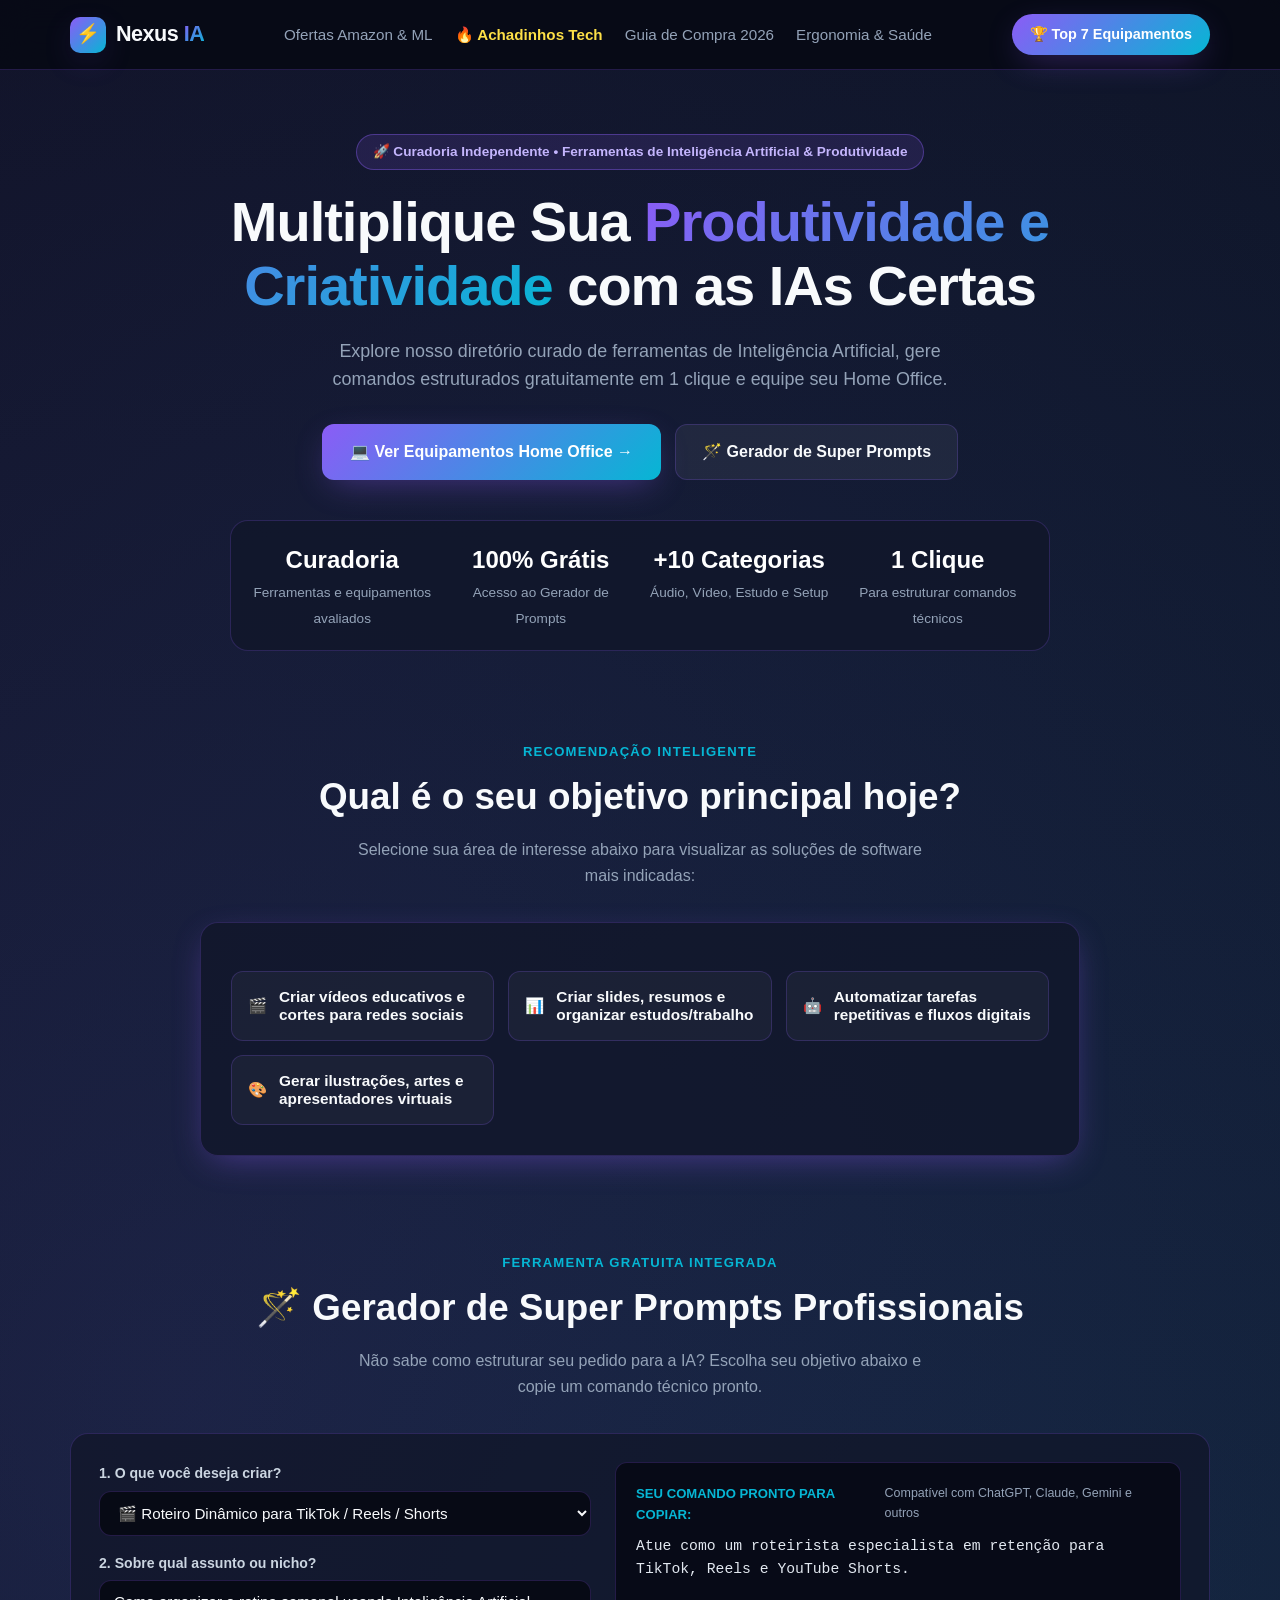
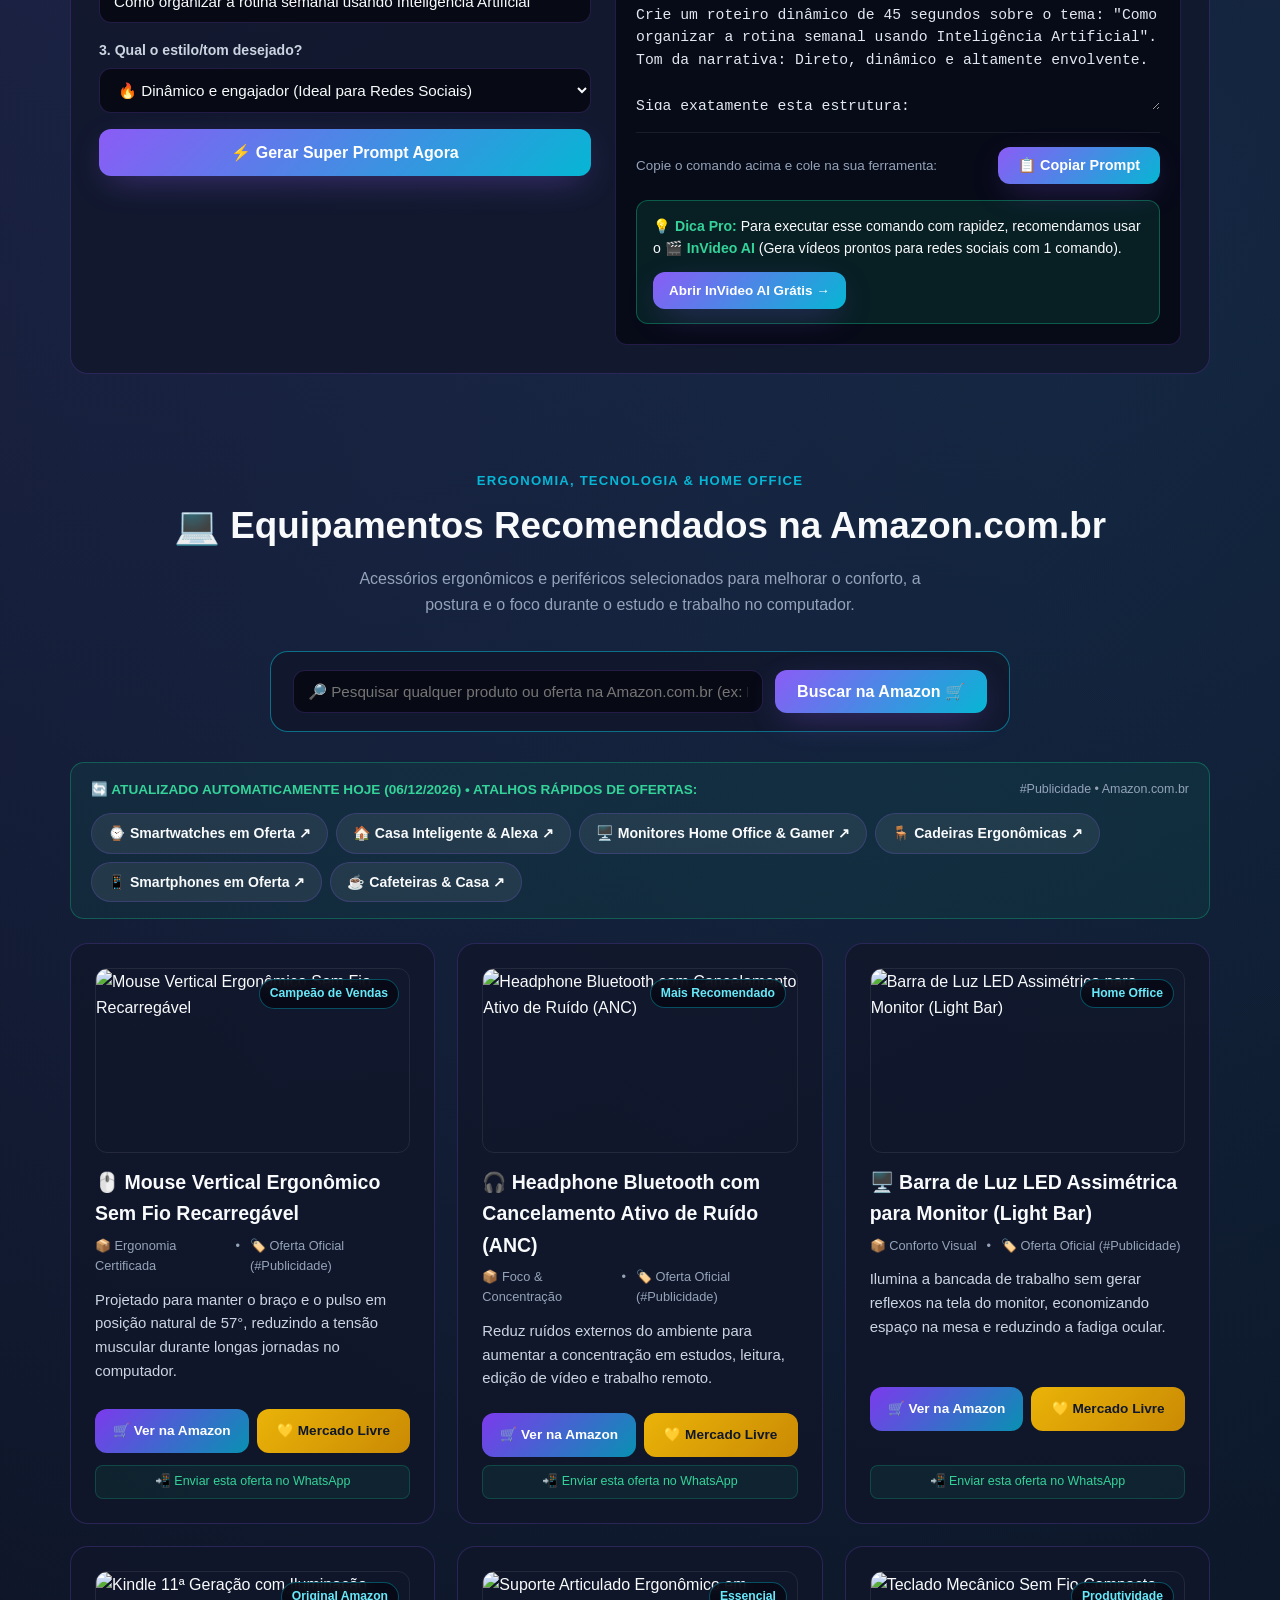
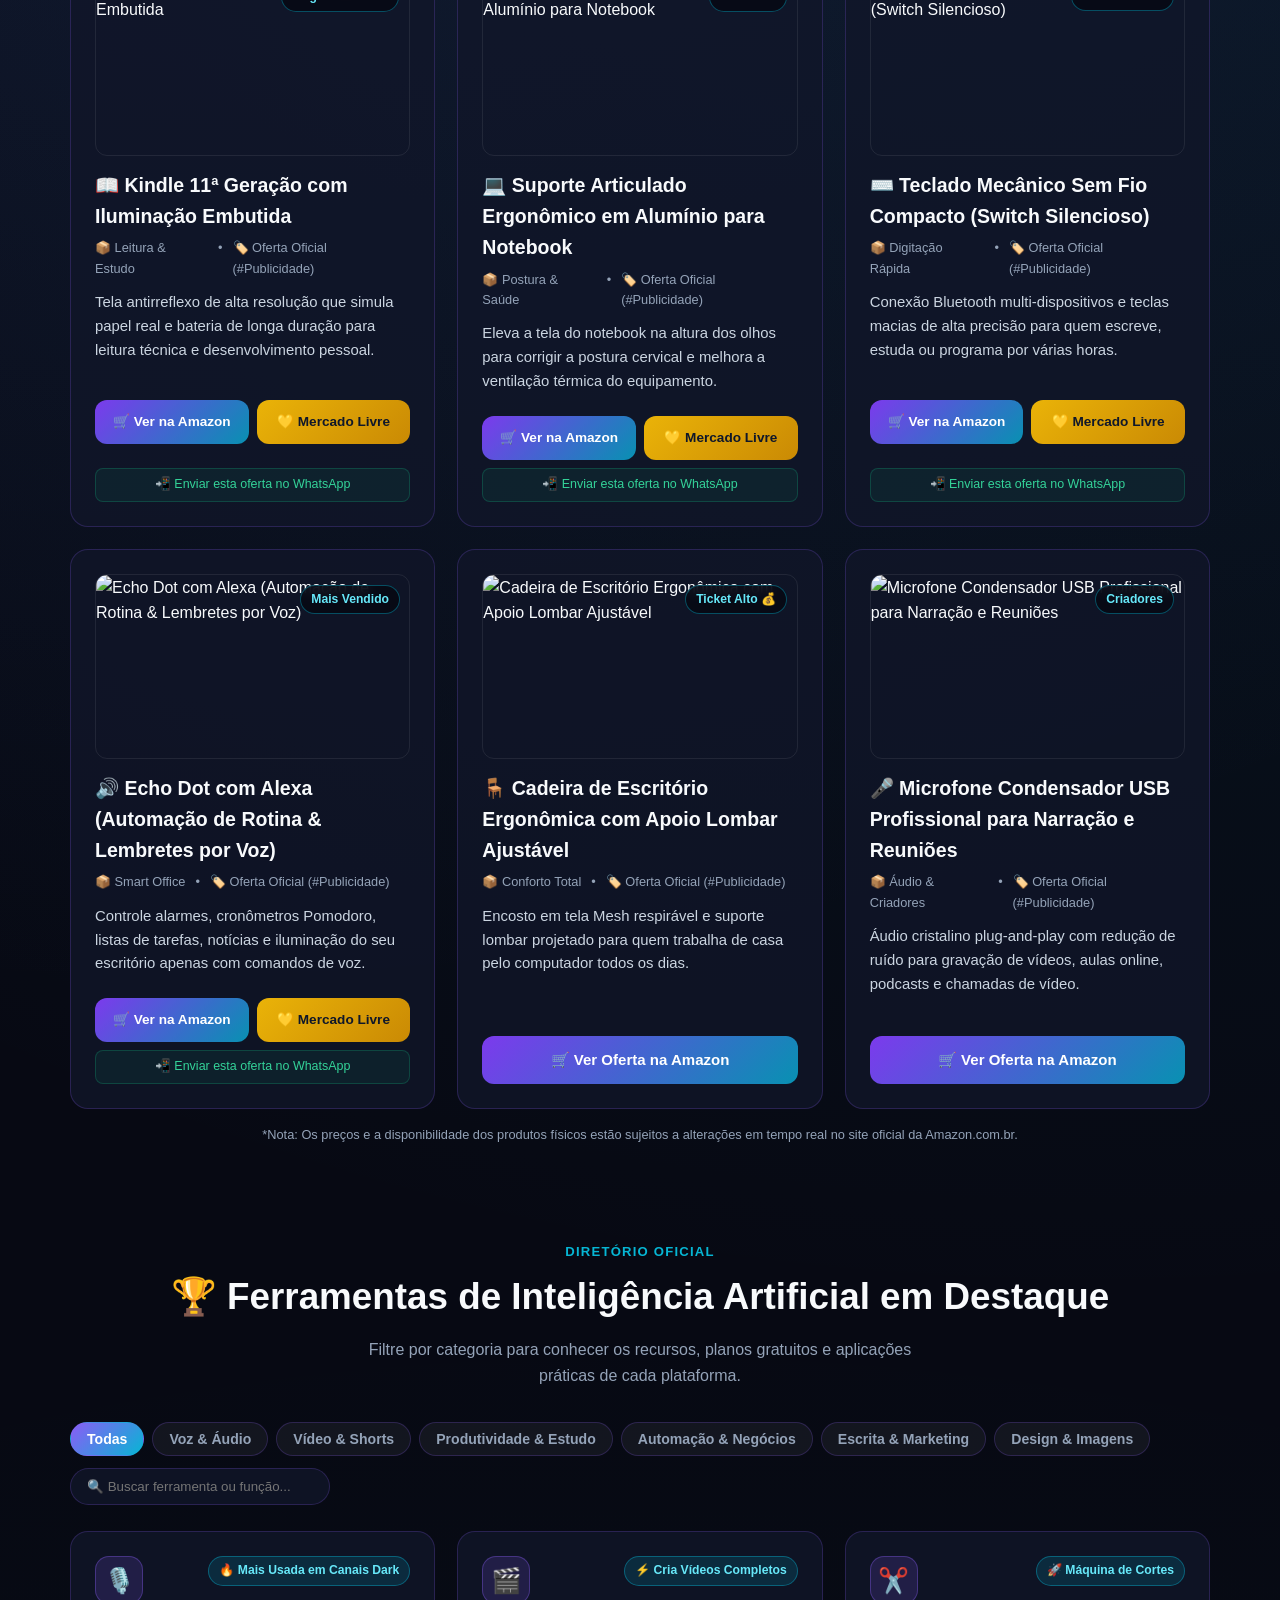
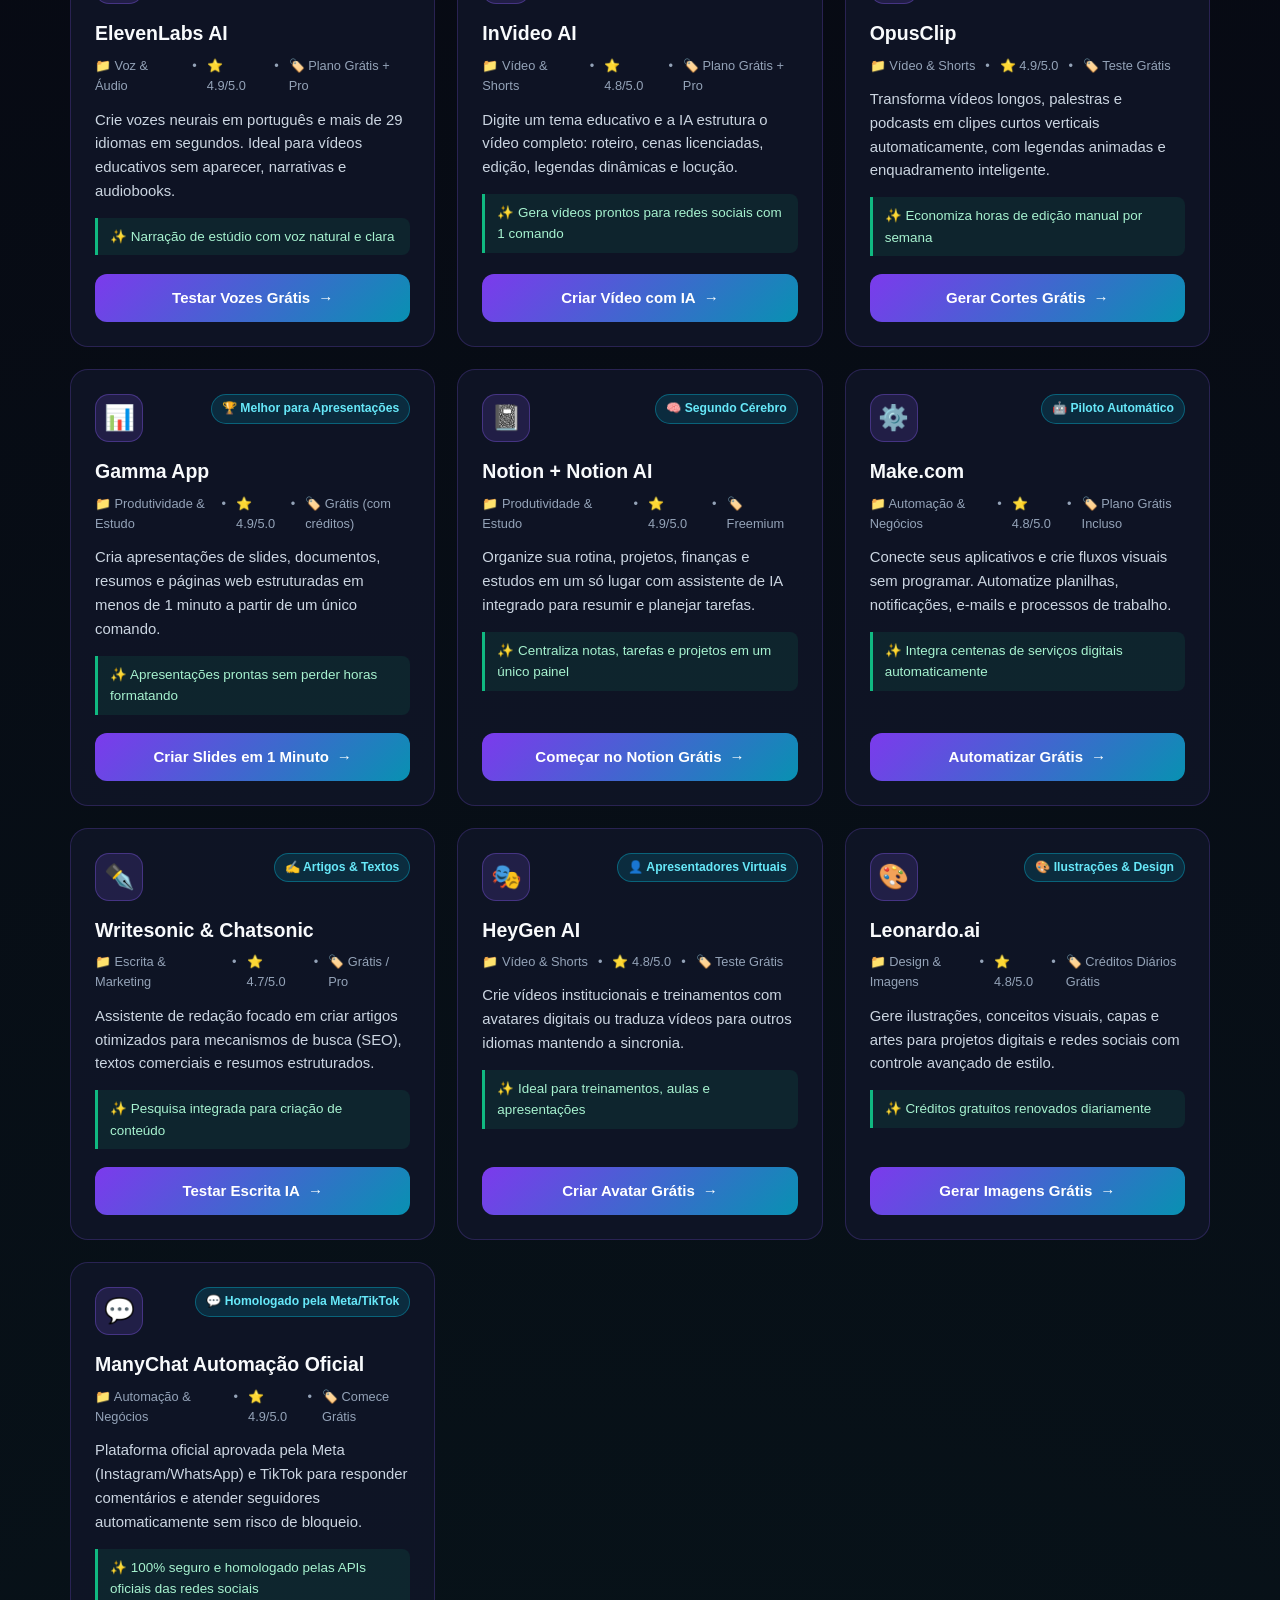
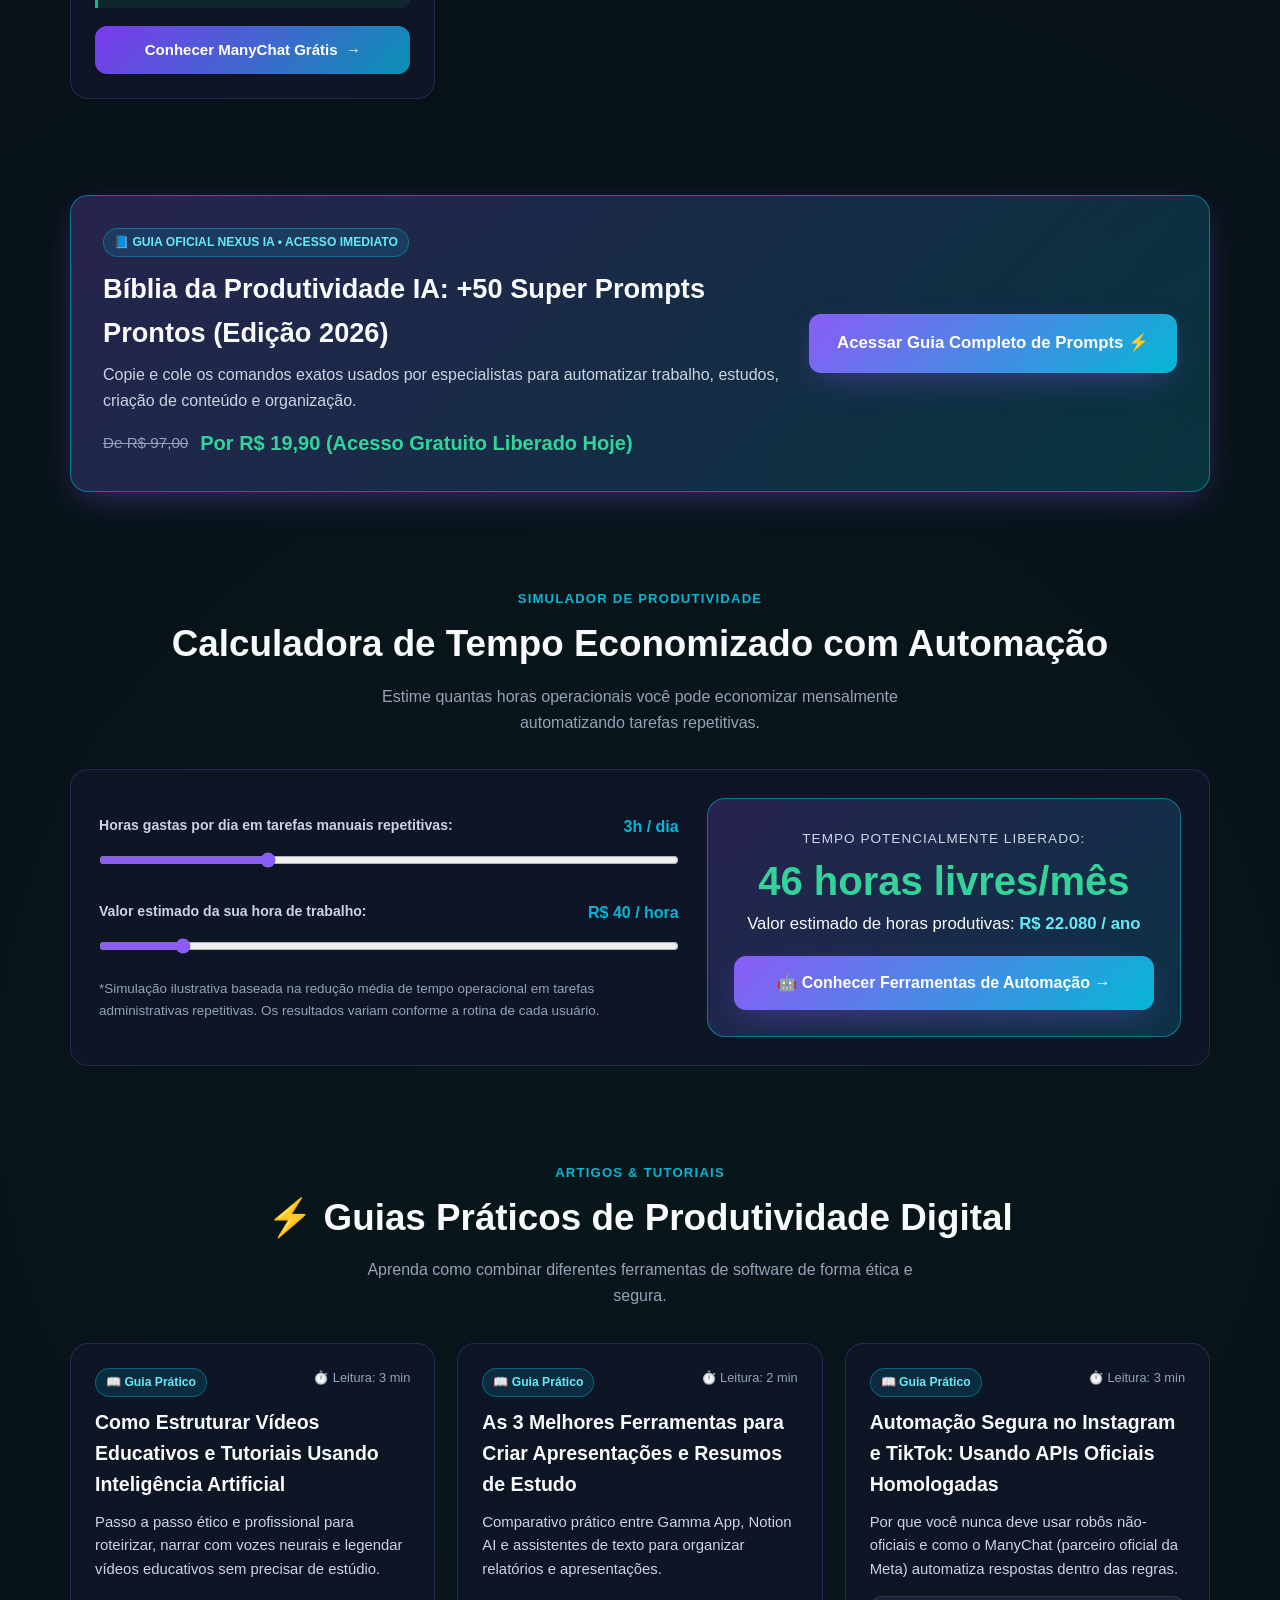
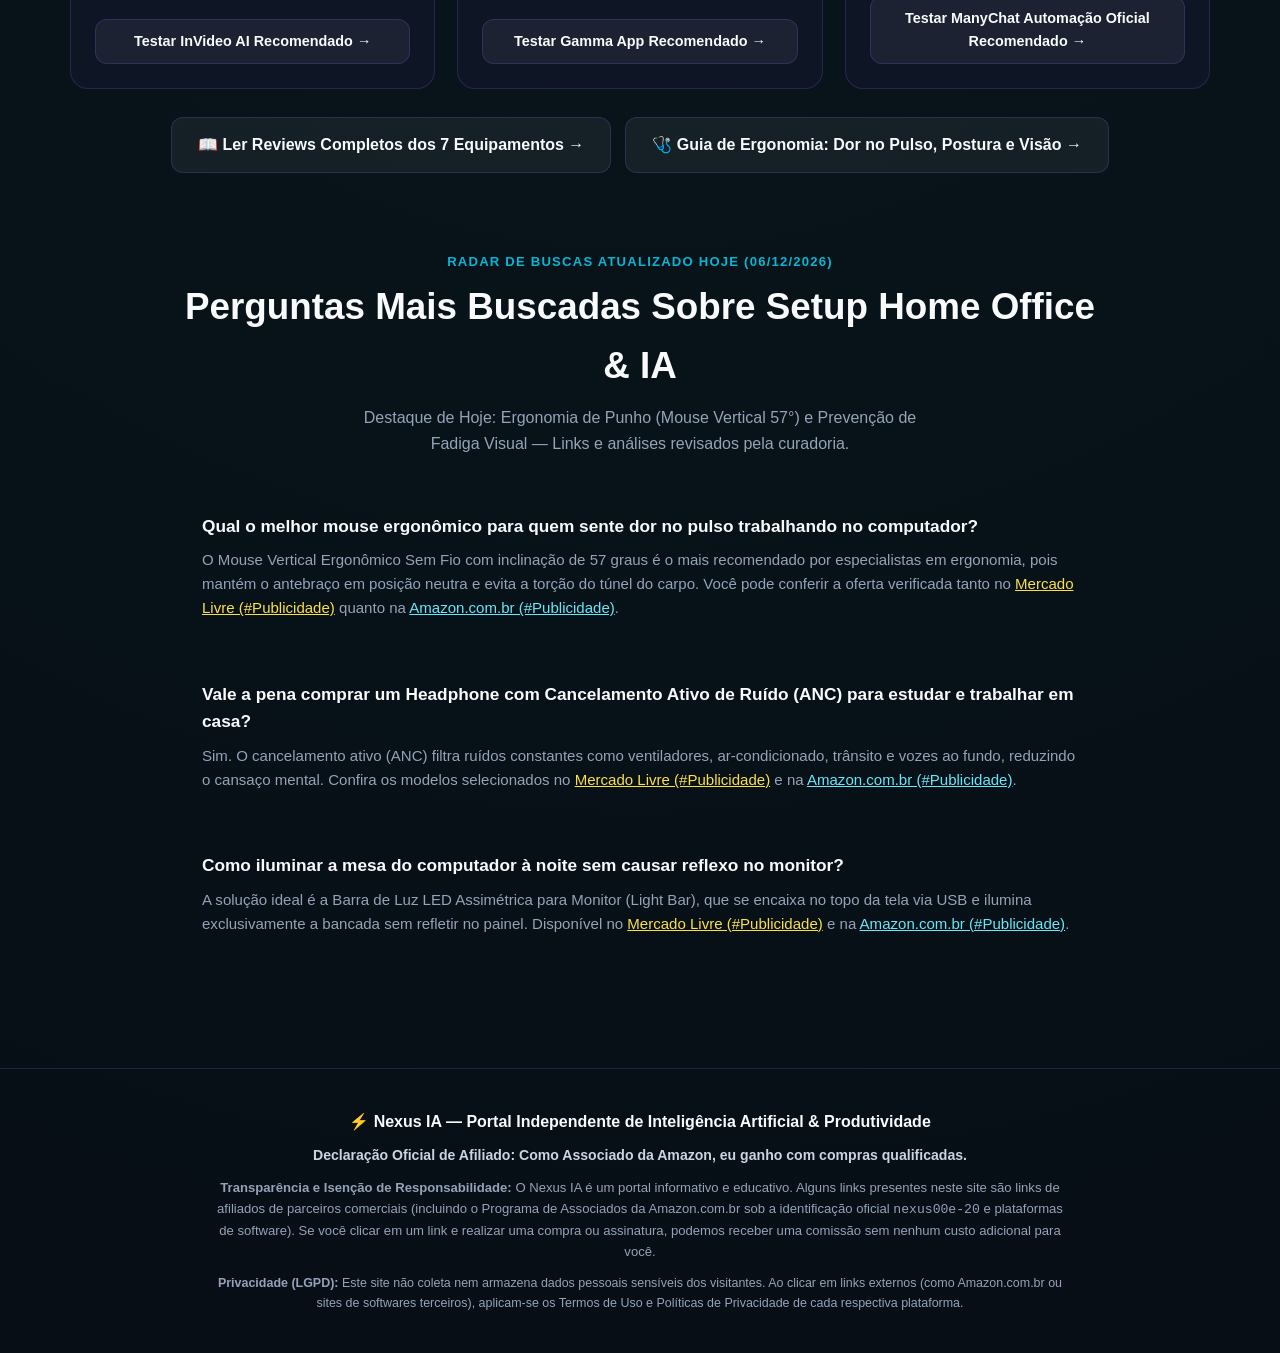
==== commit 4fe8ef0c: "feat(seo): pagina Achadinhos Tech com fotos oficiais ML e atualizacao de indexacao" ====
--- a/index.html
+++ b/index.html
@@ -30,9 +30,9 @@
       </a>
       <ul class="nav-links">
         <li><a href="#setup">Ofertas Amazon & ML</a></li>
+        <li><a href="achadinhos-home-office.html" style="color: #fde047; font-weight: 700;">🔥 Achadinhos Tech</a></li>
         <li><a href="reviews-equipamentos.html">Guia de Compra 2026</a></li>
         <li><a href="melhores-equipamentos-home-office.html">Ergonomia & Saúde</a></li>
-        <li><a href="#gerador-prompts">Gerador de Prompts</a></li>
       </ul>
       <a href="reviews-equipamentos.html" class="btn-nav">🏆 Top 7 Equipamentos</a>
     </div>
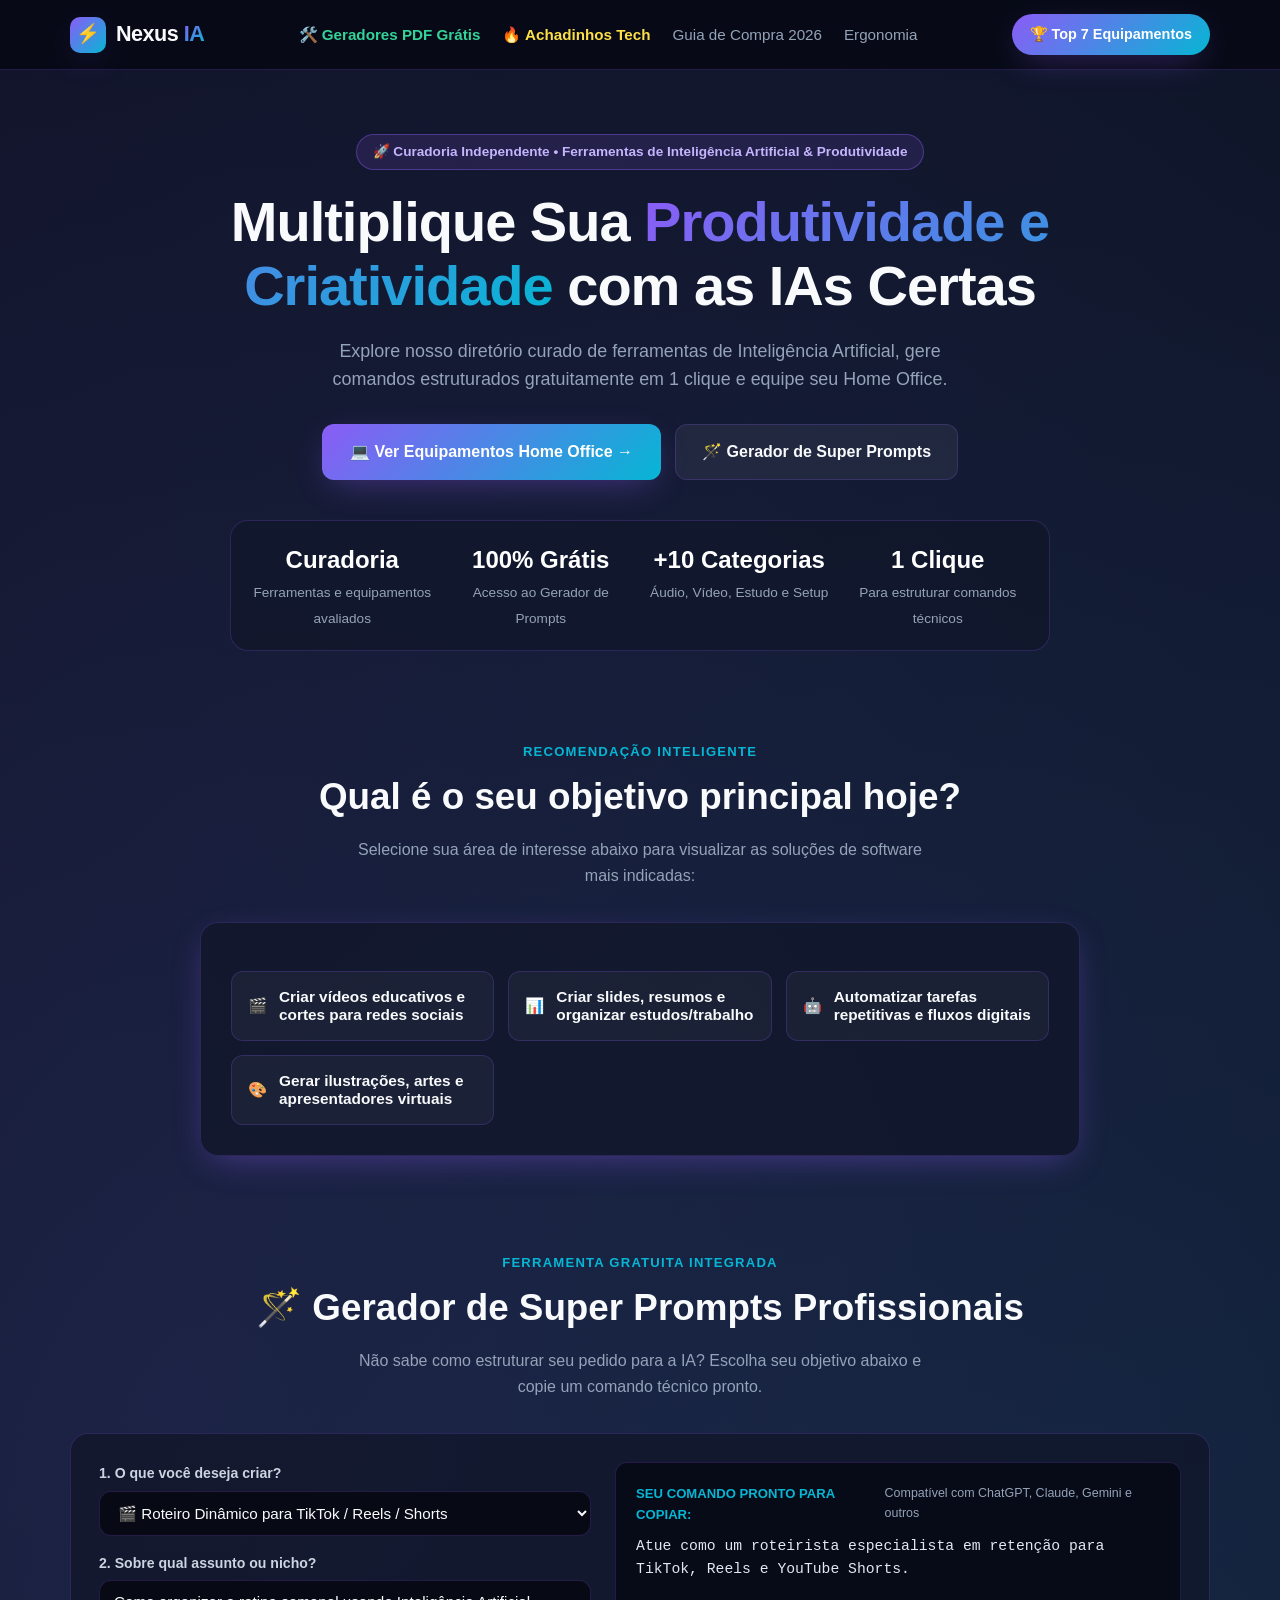
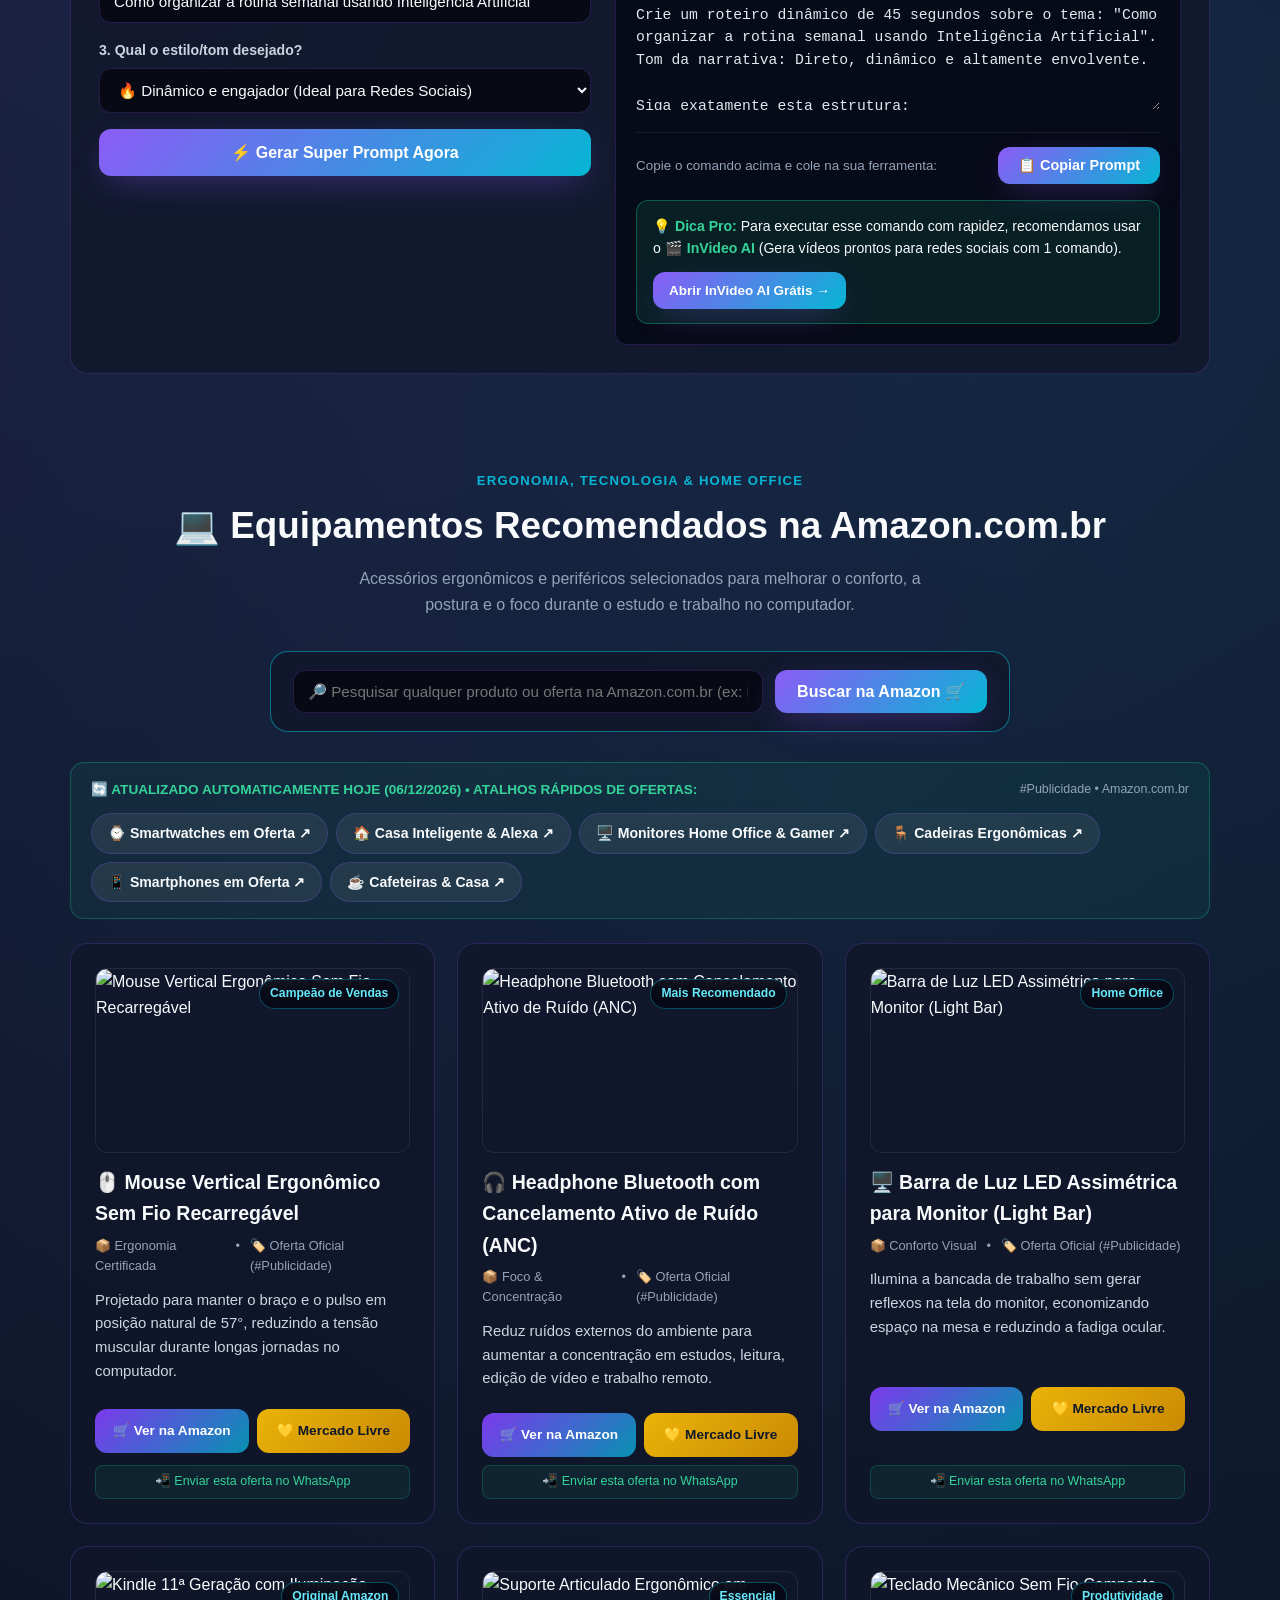
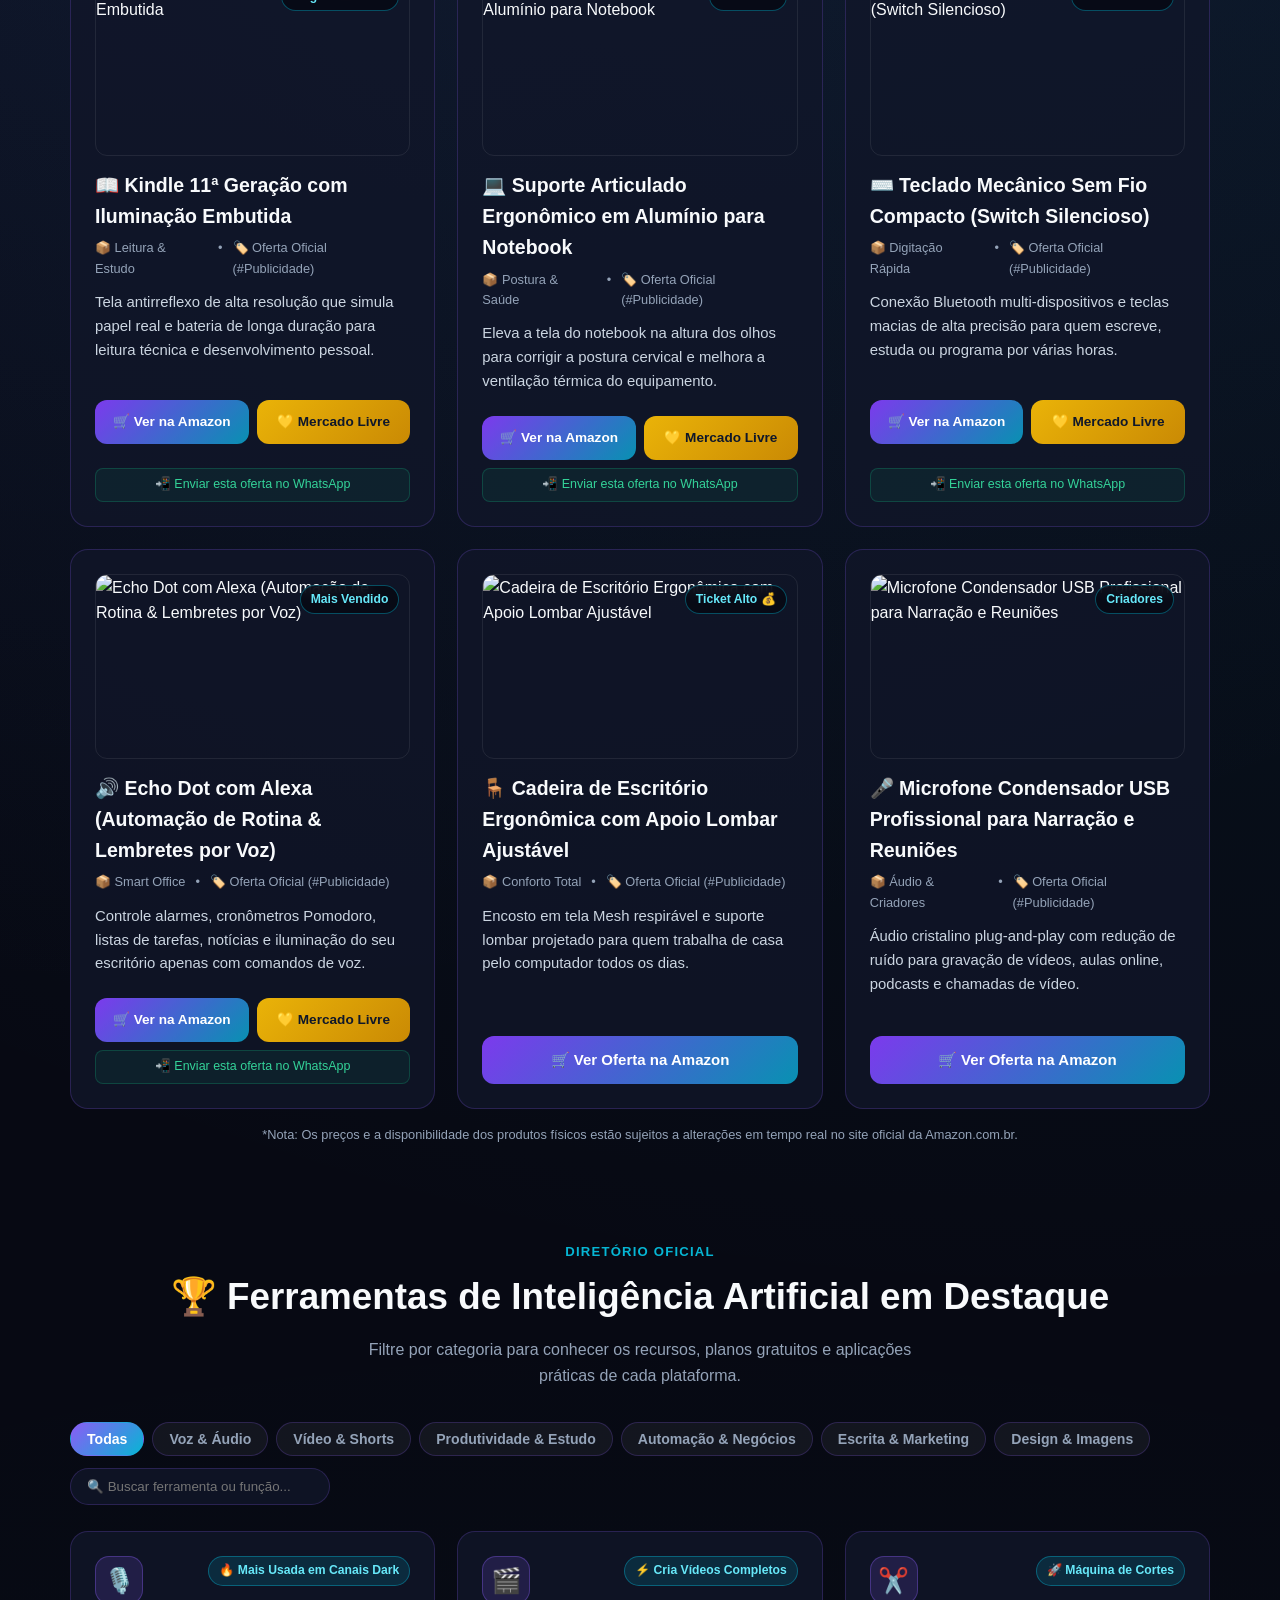
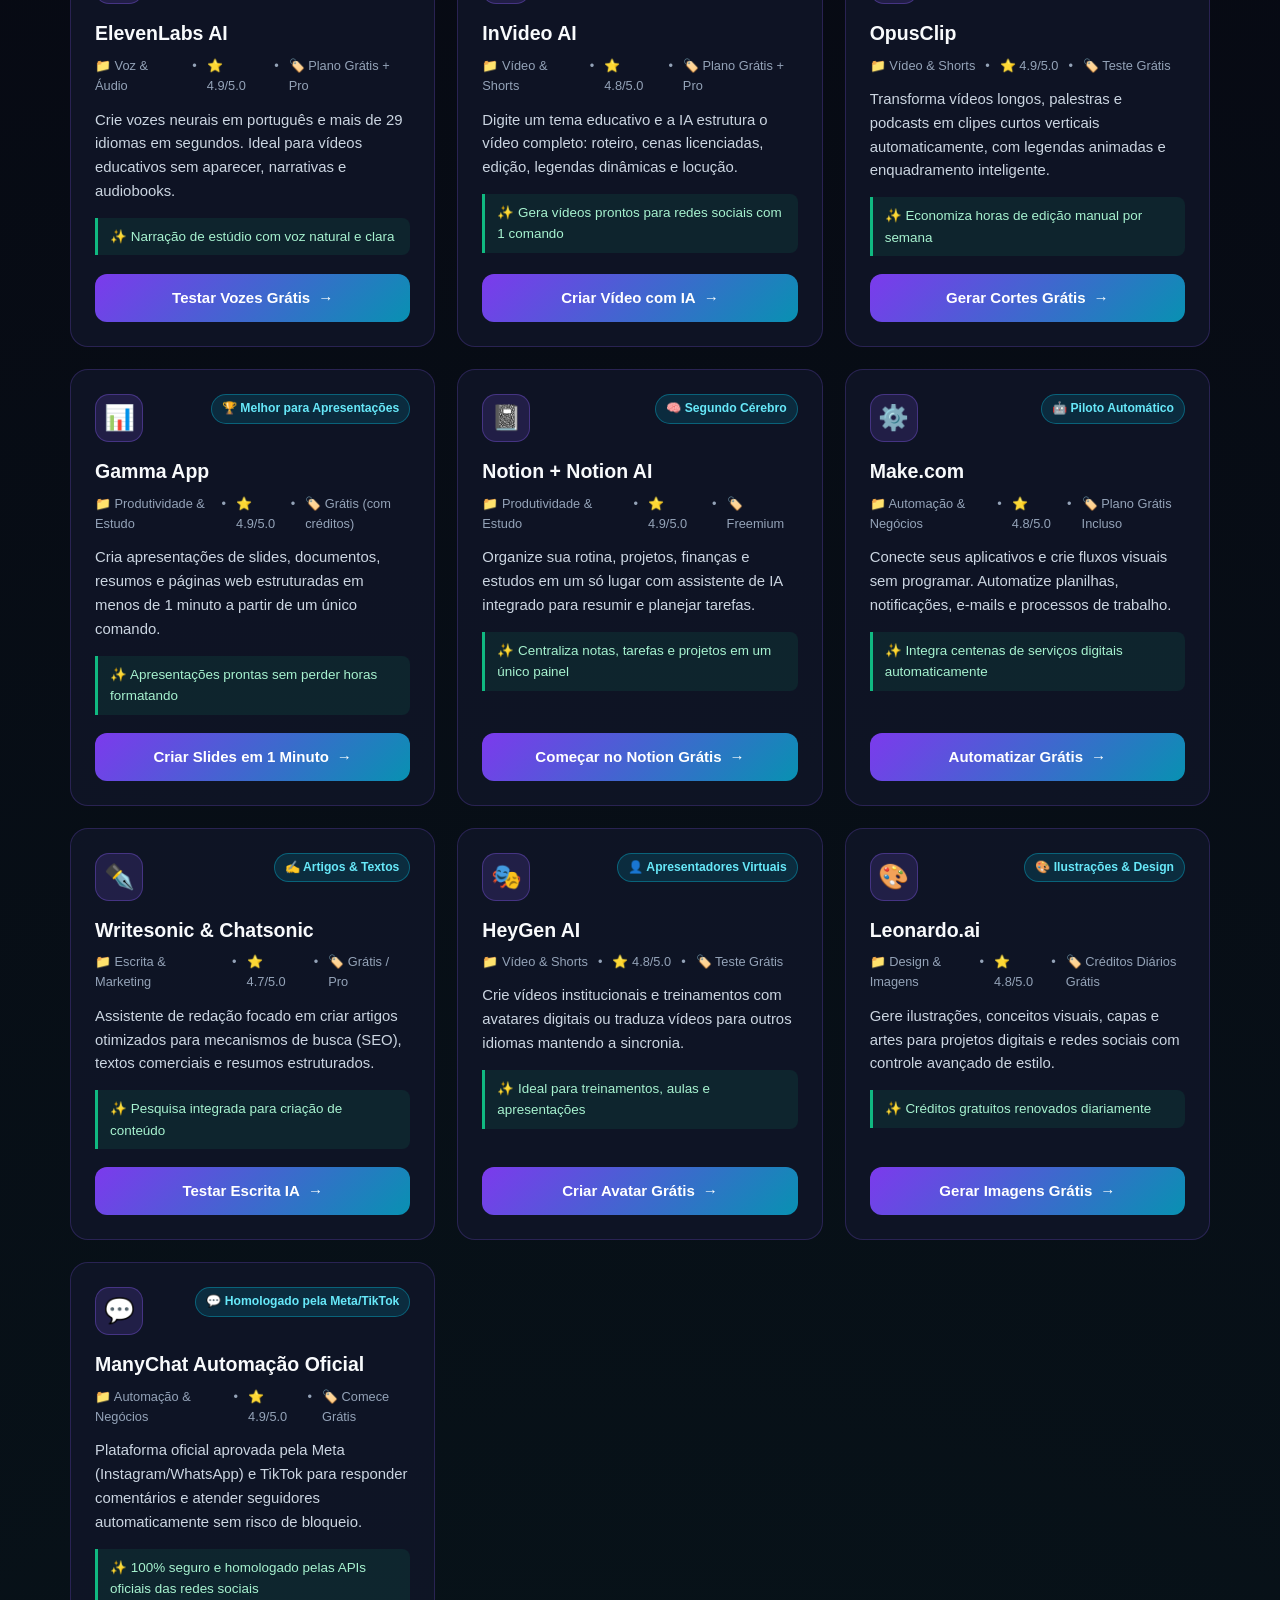
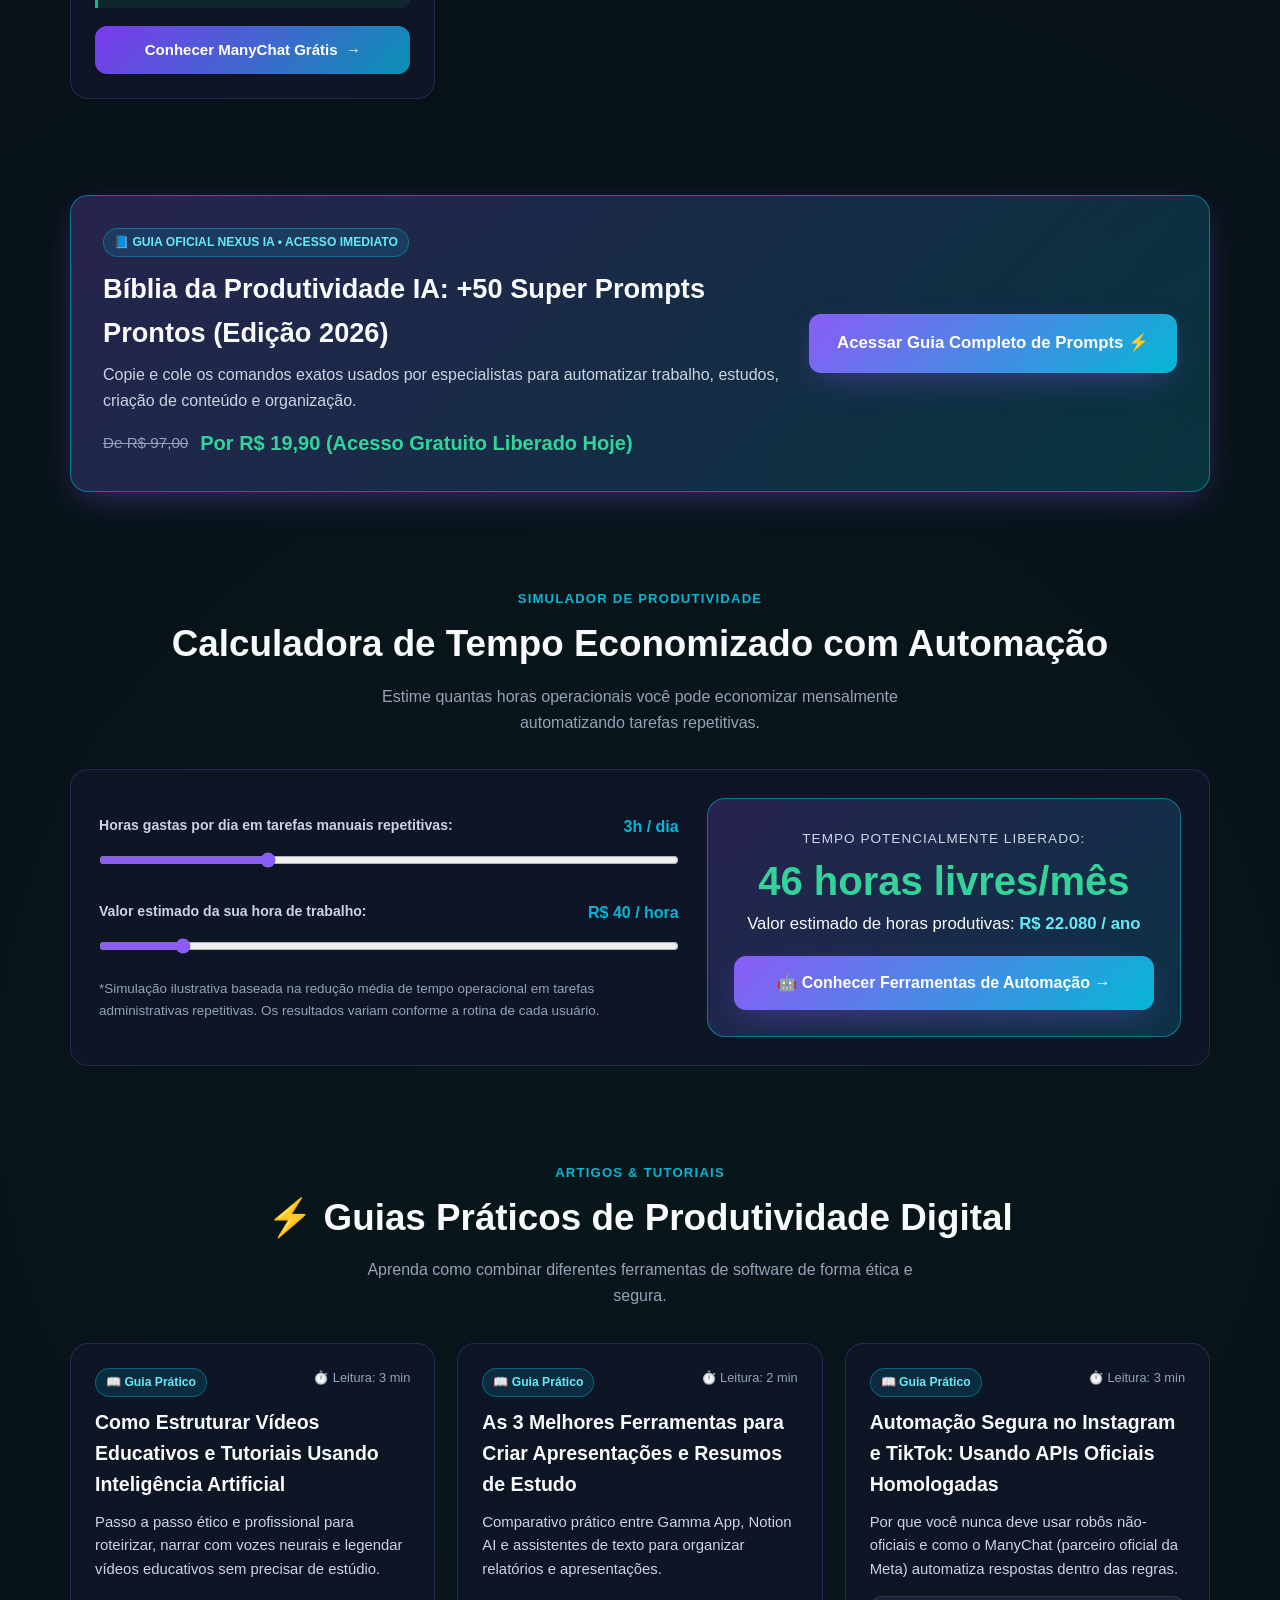
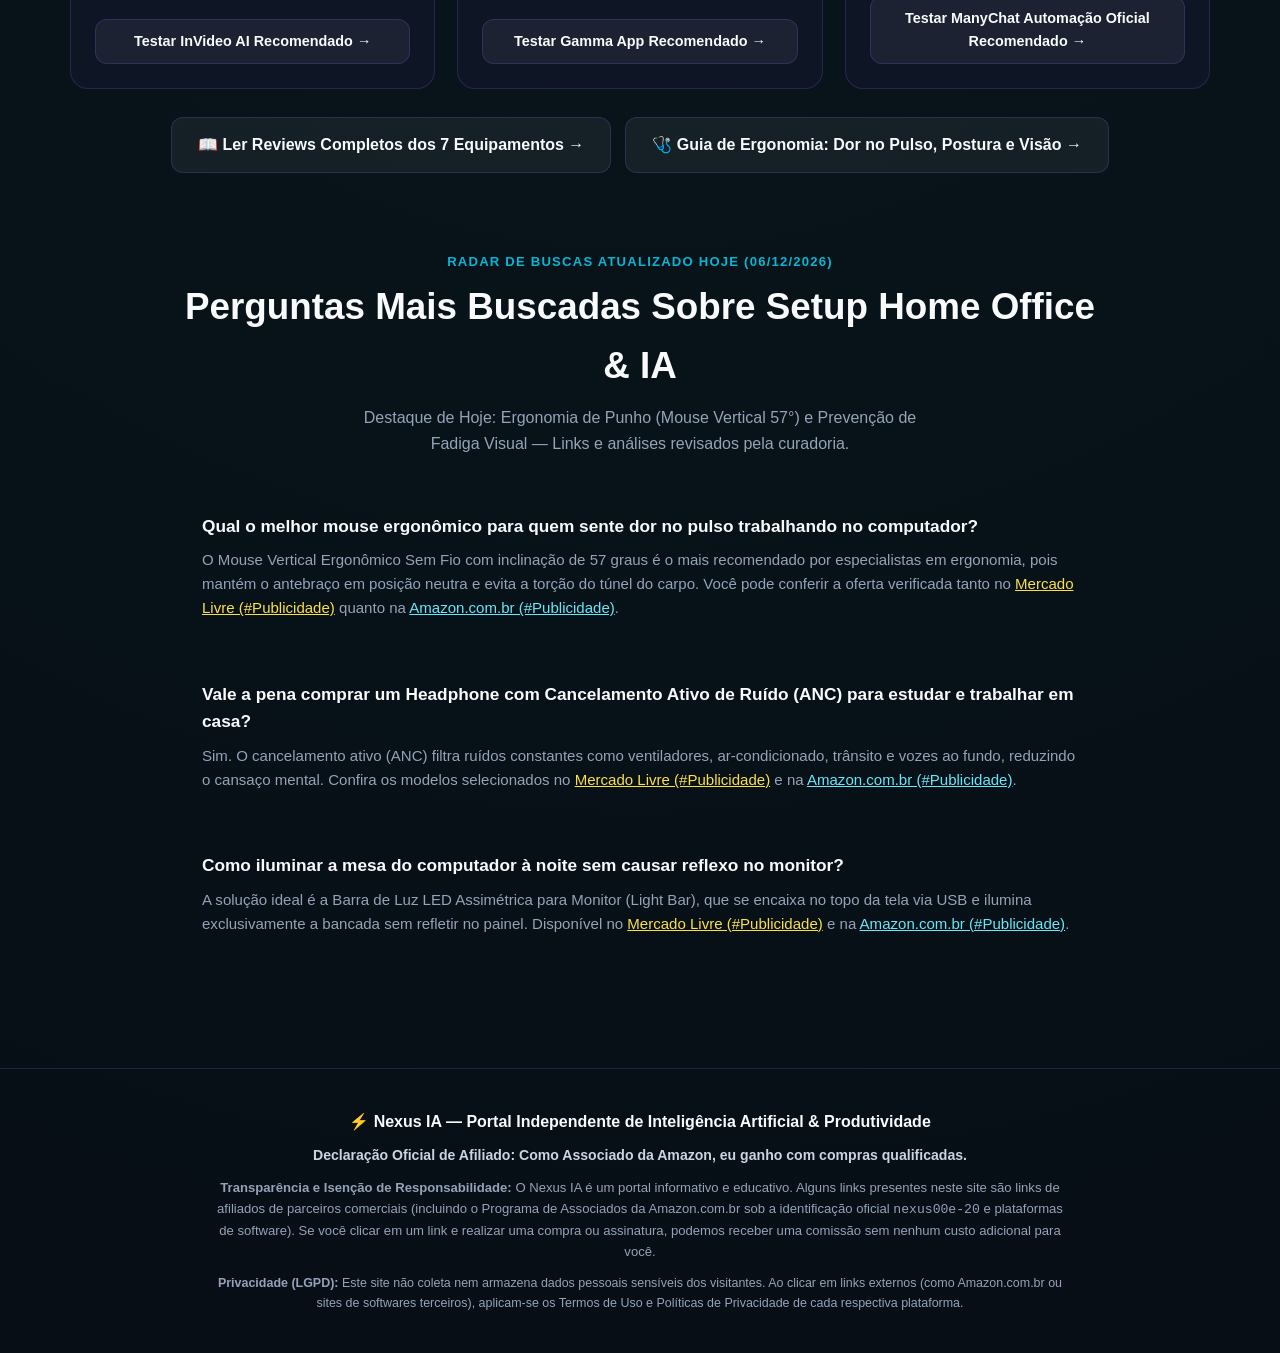
==== commit b20c9c81: "feat(tools): Portal de Ferramentas Uteis Gratis (Curriculo, Recibo, Orcamento PDF e Calculadora)" ====
--- a/index.html
+++ b/index.html
@@ -29,10 +29,10 @@
         <span>Nexus <span class="gradient-text">IA</span></span>
       </a>
       <ul class="nav-links">
-        <li><a href="#setup">Ofertas Amazon & ML</a></li>
+        <li><a href="ferramentas-uteis.html" style="color: #34d399; font-weight: 700;">🛠️ Geradores PDF Grátis</a></li>
         <li><a href="achadinhos-home-office.html" style="color: #fde047; font-weight: 700;">🔥 Achadinhos Tech</a></li>
         <li><a href="reviews-equipamentos.html">Guia de Compra 2026</a></li>
-        <li><a href="melhores-equipamentos-home-office.html">Ergonomia & Saúde</a></li>
+        <li><a href="melhores-equipamentos-home-office.html">Ergonomia</a></li>
       </ul>
       <a href="reviews-equipamentos.html" class="btn-nav">🏆 Top 7 Equipamentos</a>
     </div>
